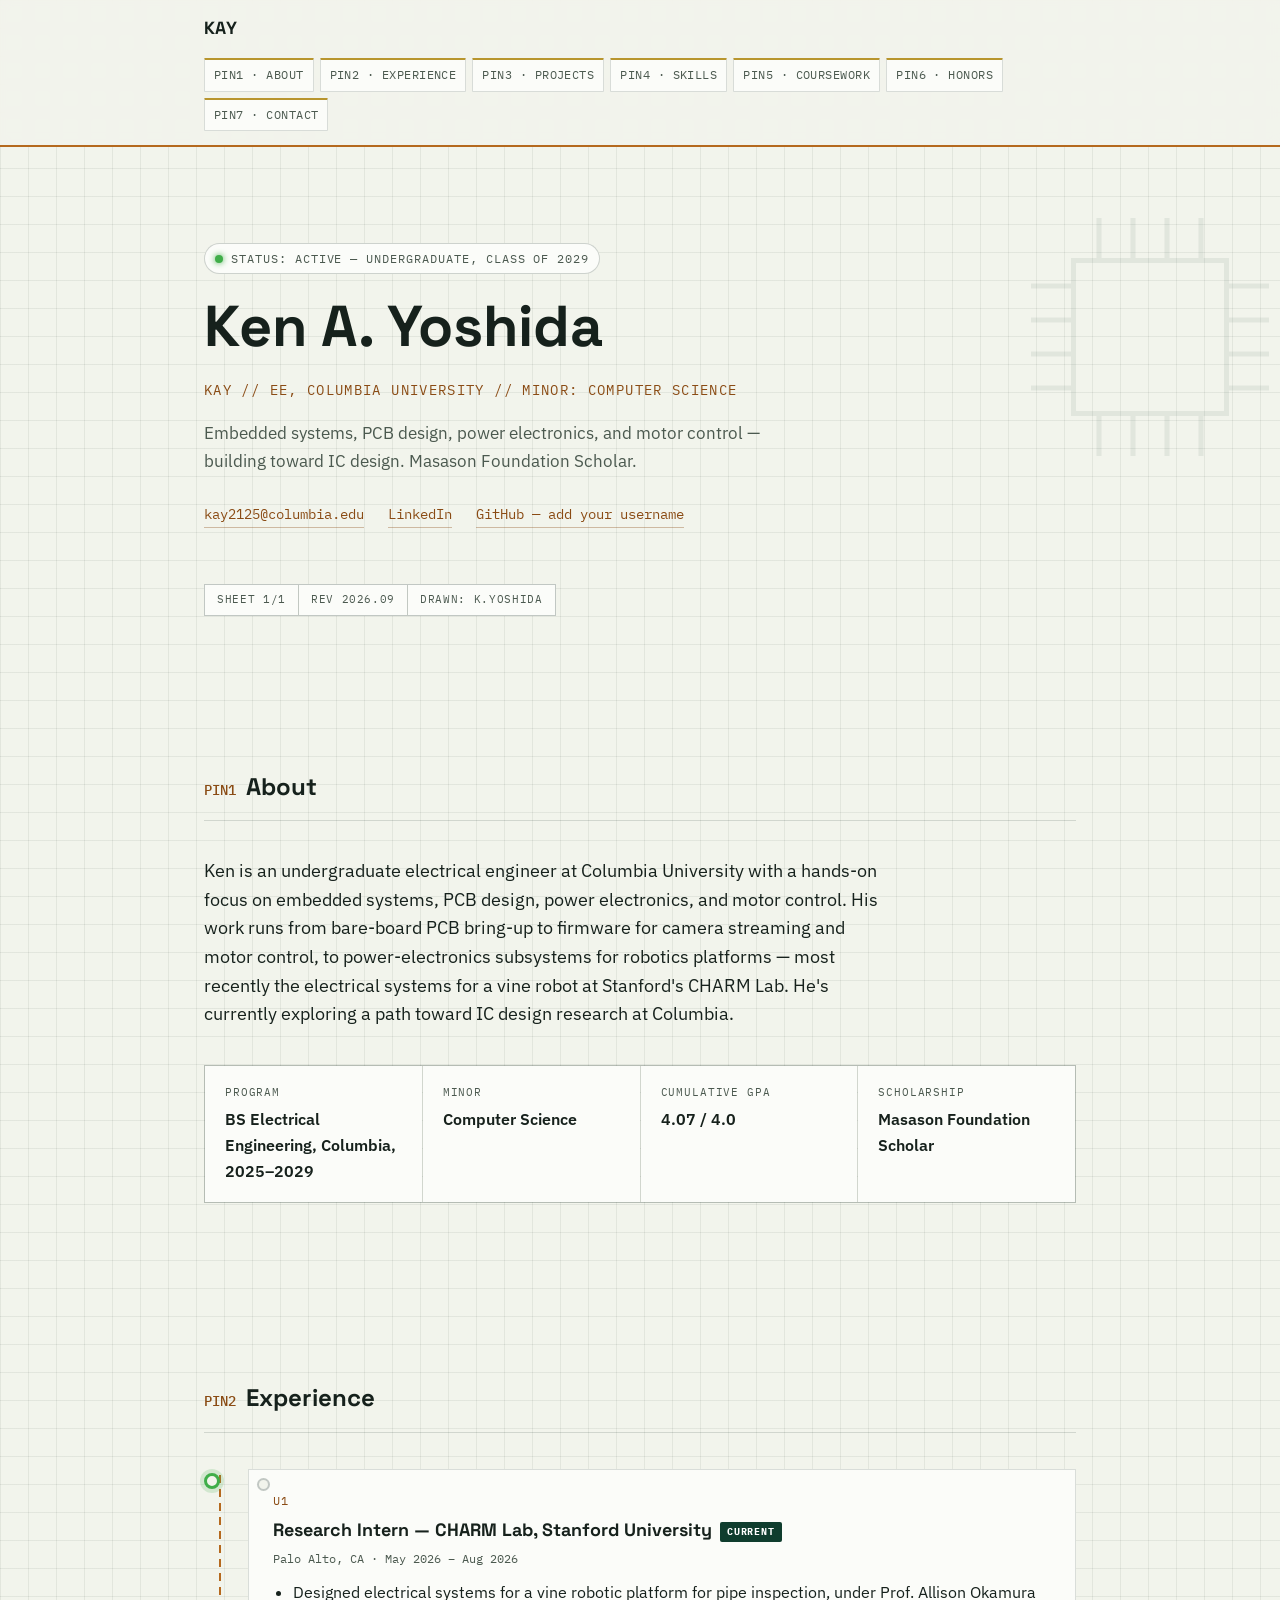
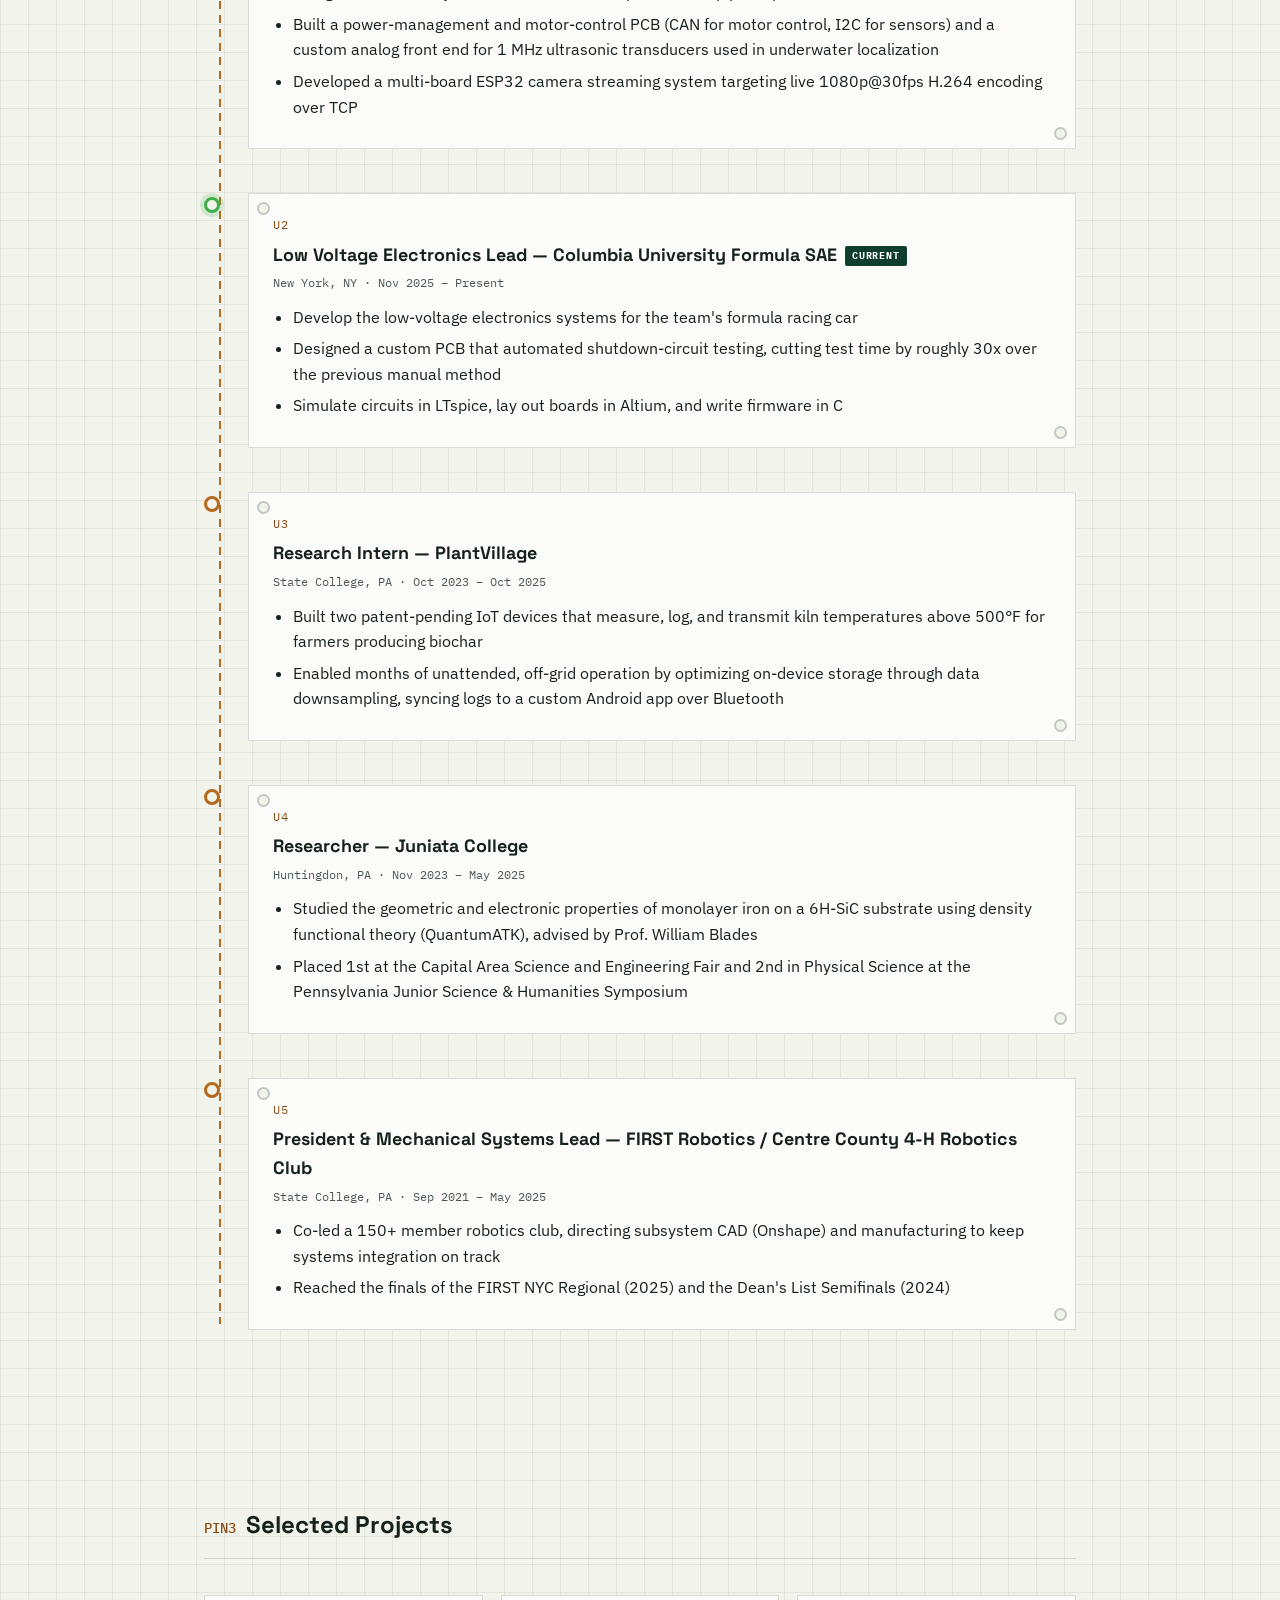
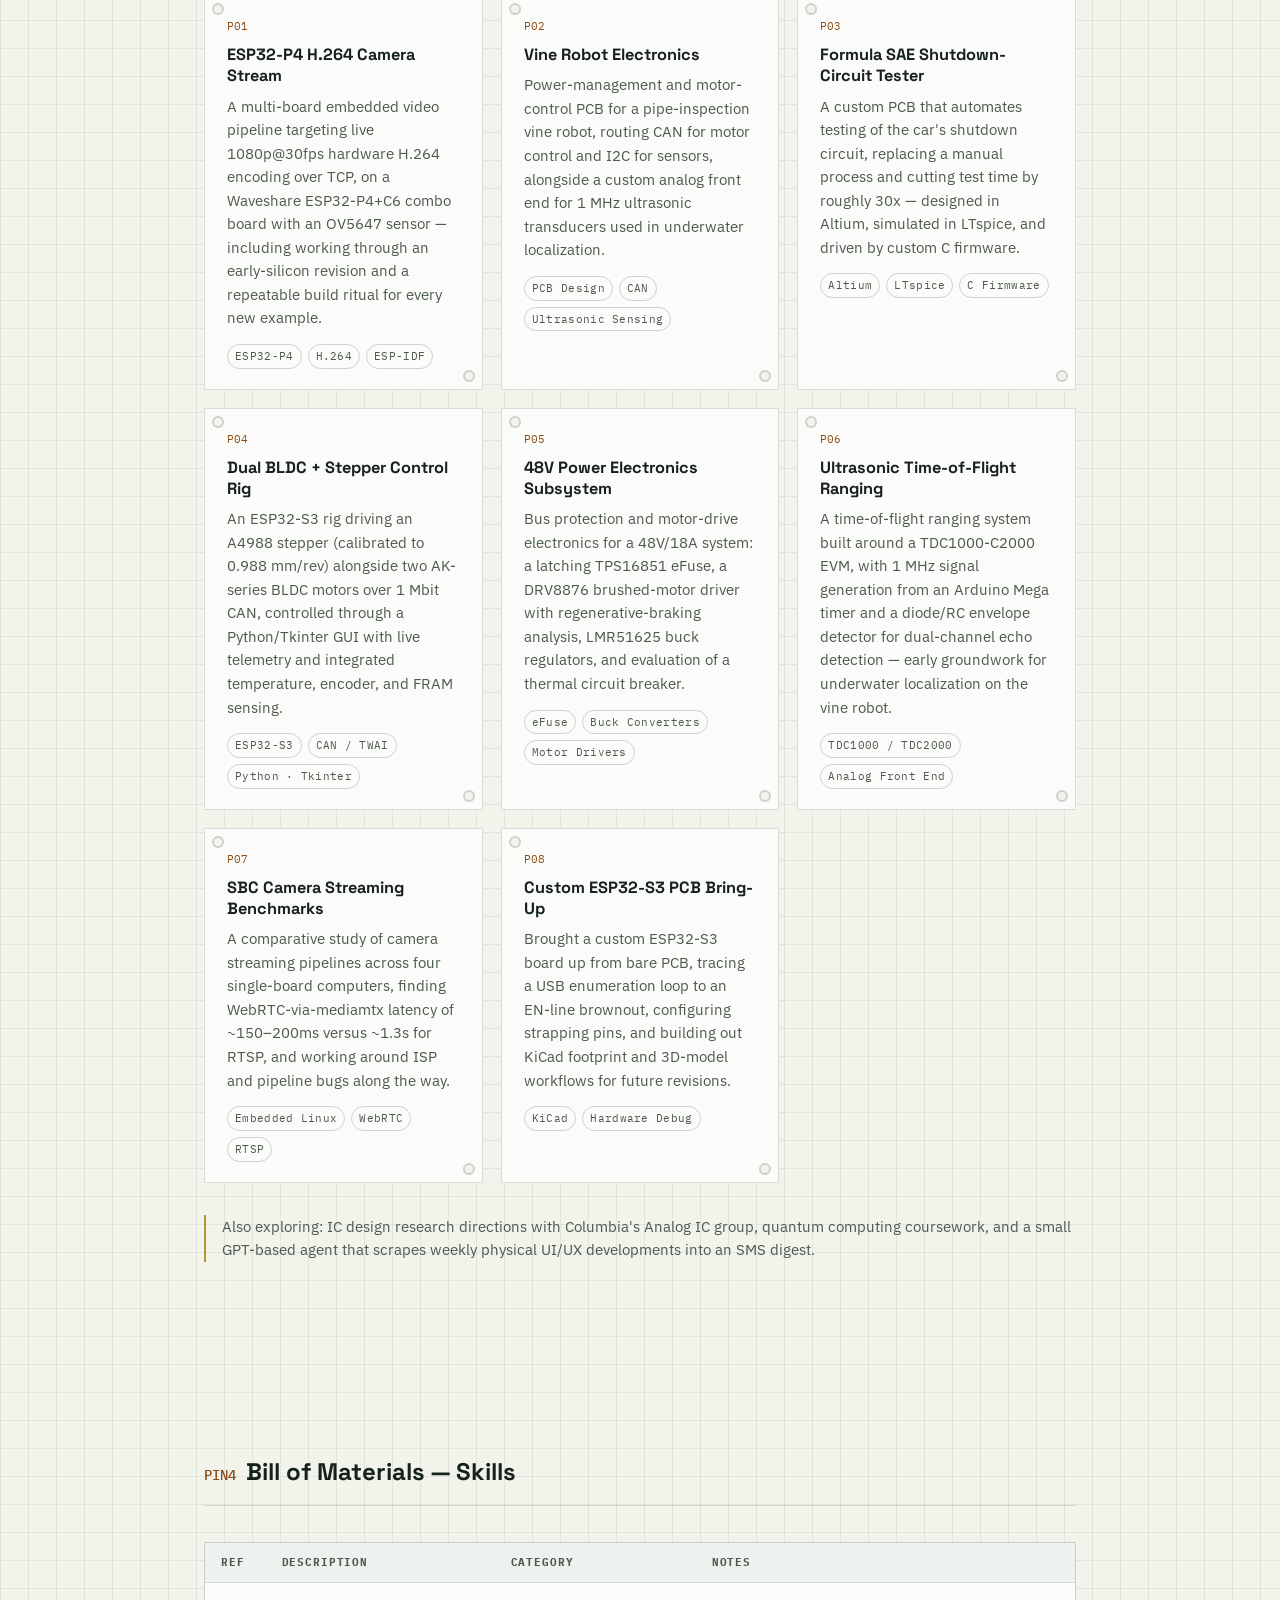
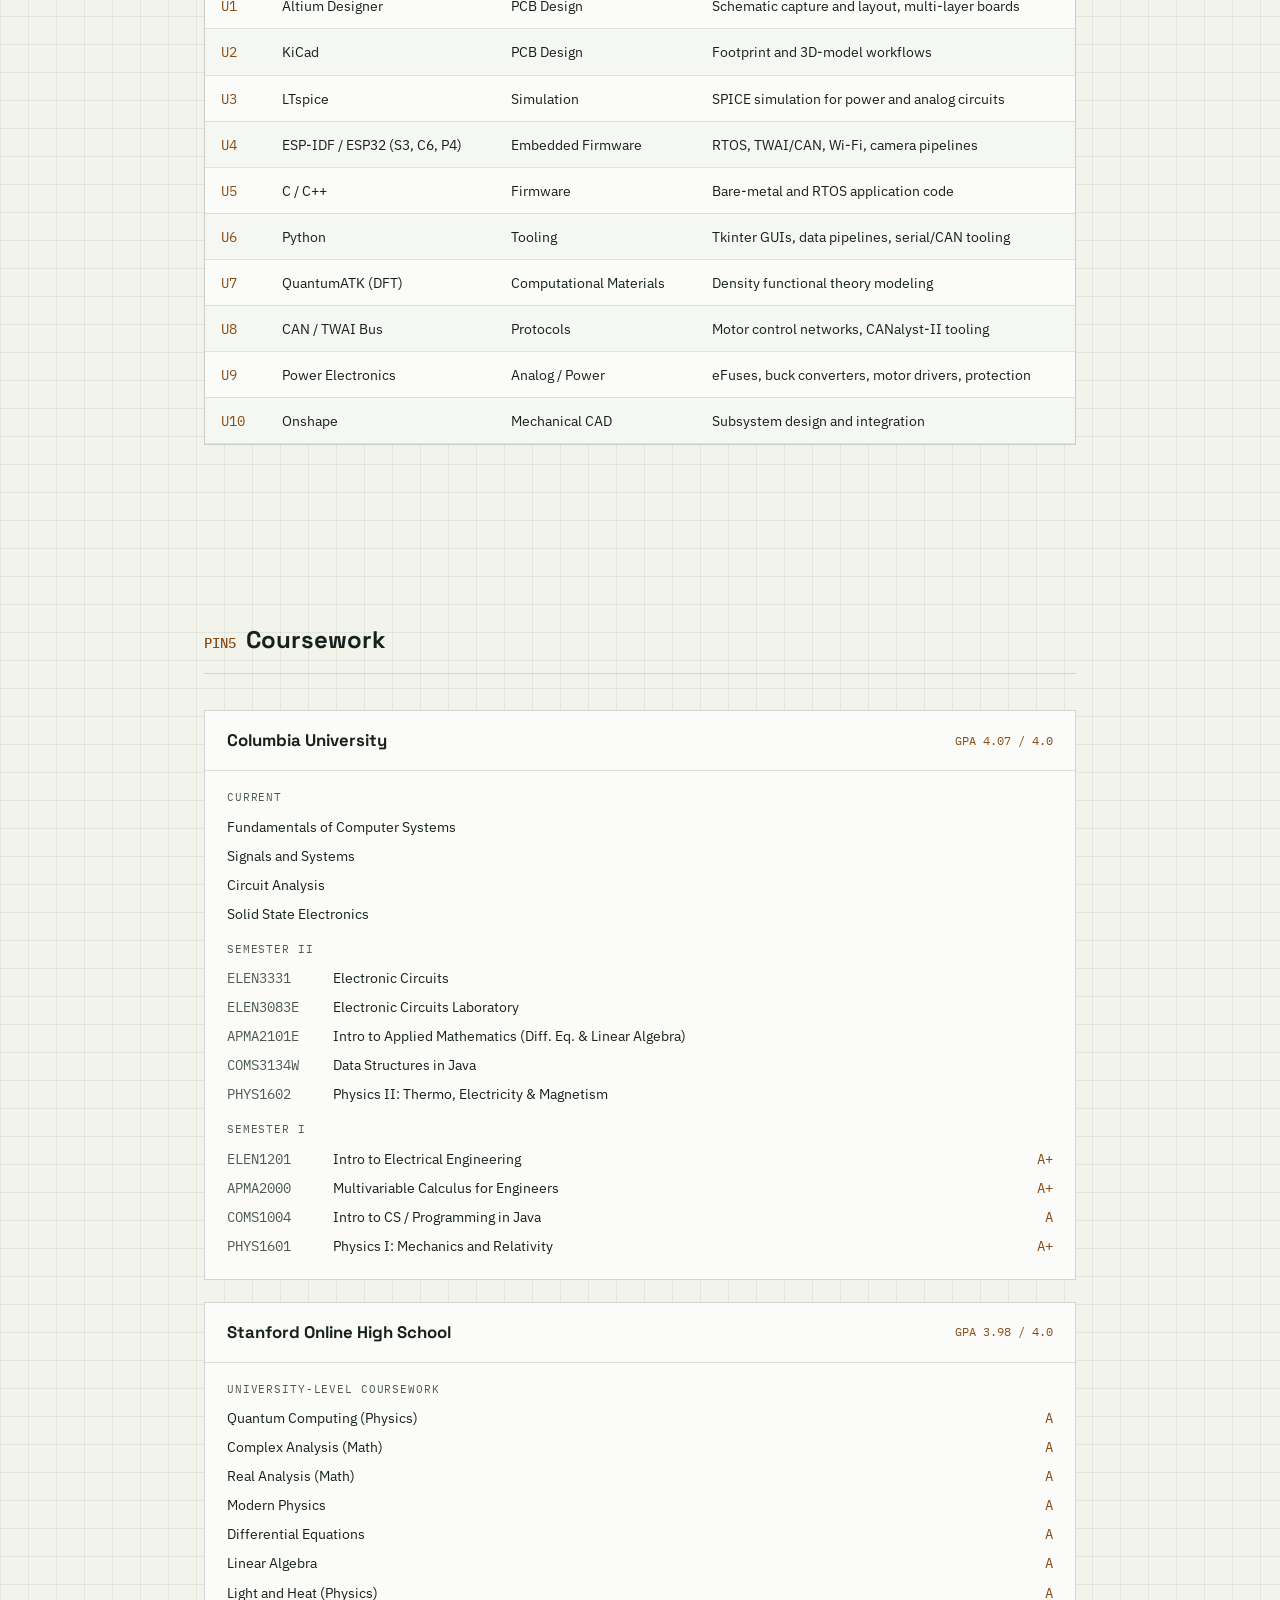
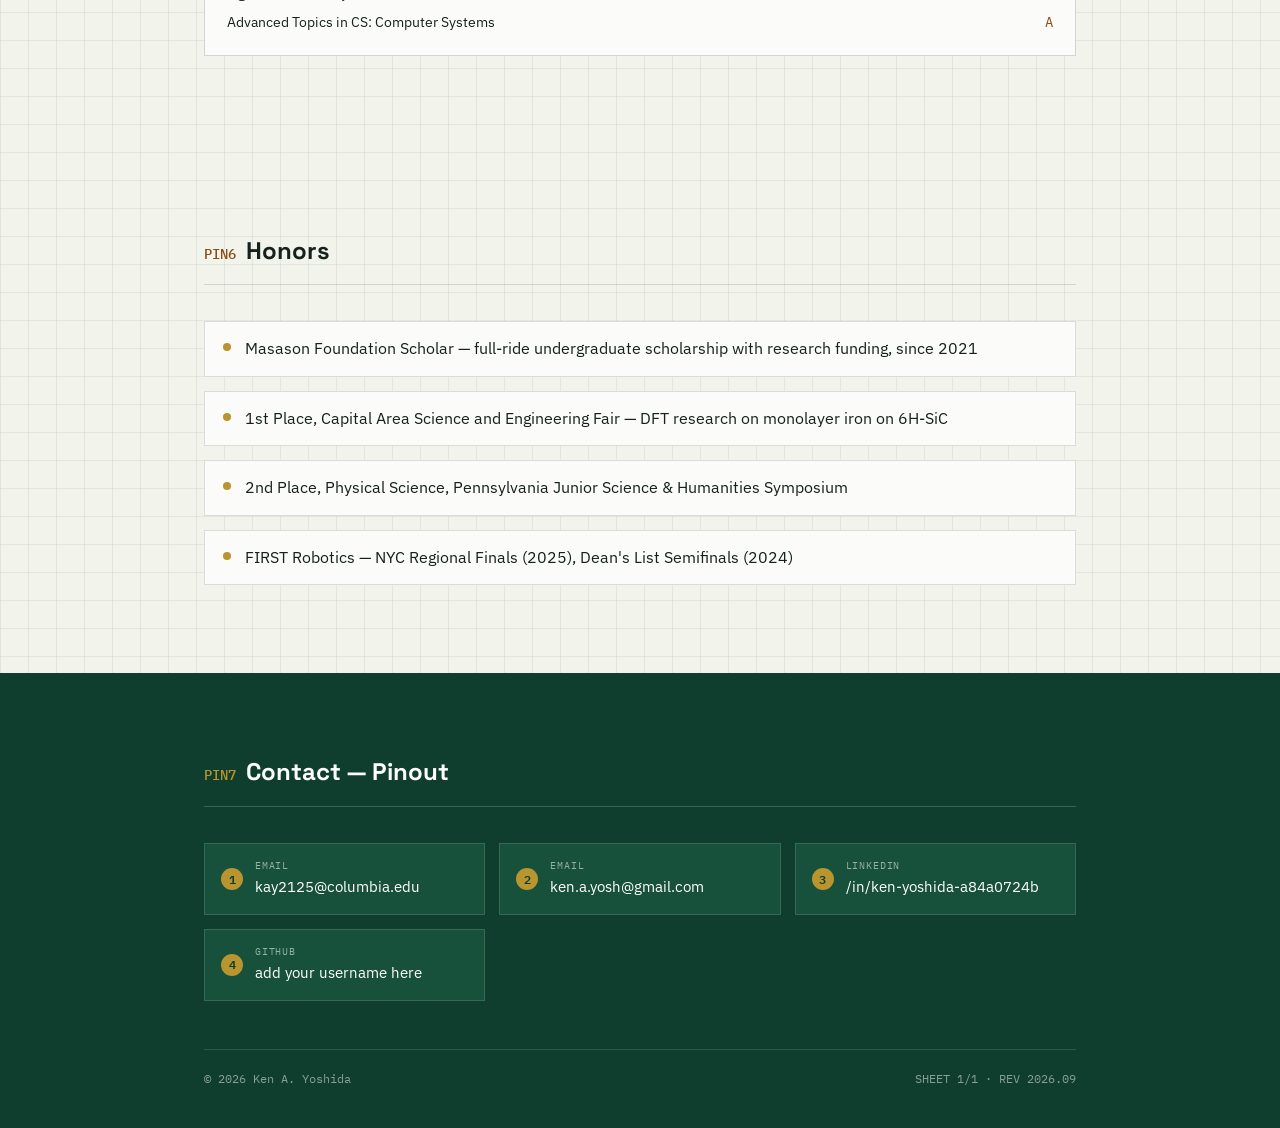
==== index.html @ 8dd0346f "Add files via upload" ====
<!DOCTYPE html>
<html lang="en">
<head>
<meta charset="UTF-8">
<meta name="viewport" content="width=device-width, initial-scale=1.0">
<title>Ken A. Yoshida — Electrical Engineer</title>
<meta name="description" content="Ken A. Yoshida — Electrical Engineering undergraduate at Columbia University. Embedded systems, PCB design, power electronics, and motor control.">
<link rel="icon" href="data:image/svg+xml,%3Csvg xmlns='http://www.w3.org/2000/svg' viewBox='0 0 32 32'%3E%3Crect width='32' height='32' rx='4' fill='%230F3D2E'/%3E%3Crect x='10' y='10' width='12' height='12' fill='none' stroke='%23C9A227' stroke-width='2'/%3E%3Cline x1='13' y1='4' x2='13' y2='10' stroke='%23C9A227' stroke-width='2'/%3E%3Cline x1='19' y1='4' x2='19' y2='10' stroke='%23C9A227' stroke-width='2'/%3E%3Cline x1='13' y1='22' x2='13' y2='28' stroke='%23C9A227' stroke-width='2'/%3E%3Cline x1='19' y1='22' x2='19' y2='28' stroke='%23C9A227' stroke-width='2'/%3E%3C/svg%3E">
<link rel="preconnect" href="https://fonts.googleapis.com">
<link rel="preconnect" href="https://fonts.gstatic.com" crossorigin>
<link href="https://fonts.googleapis.com/css2?family=Space+Grotesk:wght@500;600;700&family=IBM+Plex+Sans:wght@400;500;600&family=IBM+Plex+Mono:wght@400;500;600&display=swap" rel="stylesheet">
<style>
  :root{
    --paper:#F2F4EC;
    --paper-line: rgba(23,42,33,0.07);
    --card:#FBFCF9;
    --ink:#16211C;
    --ink-soft:#4B594F;
    --copper:#B5691E;
    --copper-text:#8A4B14;
    --copper-bright:#D98A3D;
    --soldermask:#0F3D2E;
    --soldermask-soft:#17513C;
    --gold:#B8952E;
    --led:#3FAE49;
    --radius:2px;
  }

  *{box-sizing:border-box;}
  html{scroll-behavior:smooth;}
  body{
    margin:0;
    background-color:var(--paper);
    background-image:
      linear-gradient(var(--paper-line) 1px, transparent 1px),
      linear-gradient(90deg, var(--paper-line) 1px, transparent 1px);
    background-size:28px 28px;
    color:var(--ink);
    font-family:'IBM Plex Sans', sans-serif;
    line-height:1.6;
    -webkit-font-smoothing:antialiased;
  }
  a{color:var(--copper-text);}
  a:hover{color:var(--copper-bright);}
  h1,h2,h3{font-family:'Space Grotesk', sans-serif; margin:0 0 .4em; color:var(--ink);}
  .mono{font-family:'IBM Plex Mono', monospace;}
  .container{max-width:920px; margin:0 auto; padding:0 24px;}
  section{padding:88px 0;}
  *:focus-visible{outline:2px solid var(--copper); outline-offset:3px;}

  .eyebrow{
    font-family:'IBM Plex Mono', monospace;
    font-size:.78rem;
    letter-spacing:.14em;
    text-transform:uppercase;
    color:var(--copper-text);
    display:block;
    margin-bottom:.6em;
  }

  /* ---------- Top bar / edge connector nav ---------- */
  .topbar{
    position:sticky; top:0; z-index:50;
    background:rgba(242,244,236,0.92);
    backdrop-filter:blur(6px);
    border-bottom:2px solid var(--copper);
  }
  .topbar-inner{
    max-width:920px; margin:0 auto; padding:14px 24px;
    display:flex; align-items:center; justify-content:space-between; gap:16px;
    flex-wrap:wrap;
  }
  .brand{
    font-family:'Space Grotesk', sans-serif; font-weight:700; font-size:1.1rem;
    color:var(--ink); text-decoration:none; letter-spacing:.02em;
  }
  .edge-connector{display:flex; gap:6px; flex-wrap:wrap; list-style:none; margin:0; padding:0;}
  .edge-connector a{
    font-family:'IBM Plex Mono', monospace;
    font-size:.72rem;
    letter-spacing:.04em;
    text-decoration:none;
    color:var(--ink-soft);
    background:var(--card);
    border:1px solid rgba(23,42,33,0.15);
    border-top:2px solid var(--gold);
    padding:6px 9px;
    border-radius:1px;
    white-space:nowrap;
  }
  .edge-connector a:hover{color:var(--copper-text); border-top-color:var(--copper);}

  /* ---------- Hero ---------- */
  .hero{position:relative; padding:96px 0 64px; overflow:hidden;}
  .chip-ghost{
    position:absolute; right:-40px; top:20px; width:340px; height:340px;
    opacity:.07; pointer-events:none;
  }
  .status-pill{
    display:inline-flex; align-items:center; gap:8px;
    font-family:'IBM Plex Mono', monospace; font-size:.75rem; letter-spacing:.08em;
    text-transform:uppercase; color:var(--ink-soft);
    border:1px solid rgba(23,42,33,0.2); padding:5px 10px; border-radius:20px;
    background:var(--card);
    margin-bottom:22px;
  }
  .led{width:8px; height:8px; border-radius:50%; background:var(--led); box-shadow:0 0 6px var(--led); animation:pulse 2.2s ease-in-out infinite;}
  @keyframes pulse{0%,100%{opacity:1;} 50%{opacity:.3;}}

  .name{font-size:clamp(2.4rem, 6vw, 3.6rem); line-height:1.05; font-weight:700;}
  .tagline{
    font-family:'IBM Plex Mono', monospace; font-size:.85rem; letter-spacing:.1em;
    color:var(--copper-text); text-transform:uppercase; margin:10px 0 18px;
  }
  .hero-desc{max-width:560px; font-size:1.08rem; color:var(--ink-soft);}
  .hero-links{display:flex; flex-wrap:wrap; gap:16px 24px; margin-top:28px; font-family:'IBM Plex Mono', monospace; font-size:.88rem;}
  .hero-links a{text-decoration:none; border-bottom:1px solid rgba(138,75,20,0.35); padding-bottom:2px;}
  .hero-links a:hover{border-bottom-color:var(--copper-bright);}

  .title-block{
    margin-top:56px;
    display:inline-flex; gap:0; font-family:'IBM Plex Mono', monospace; font-size:.68rem;
    letter-spacing:.06em; color:var(--ink-soft); border:1px solid rgba(23,42,33,0.25);
    background:var(--card);
  }
  .title-block div{padding:6px 12px; border-right:1px solid rgba(23,42,33,0.25);}
  .title-block div:last-child{border-right:none;}

  /* ---------- Section headers ---------- */
  h2.section-title{
    font-size:1.5rem;
    display:flex; align-items:baseline; gap:10px;
    border-bottom:1px solid rgba(23,42,33,0.15);
    padding-bottom:14px; margin-bottom:36px;
  }
  h2.section-title .pin-no{
    font-family:'IBM Plex Mono', monospace; font-size:.85rem; color:var(--copper-text);
    font-weight:500;
  }

  /* ---------- About ---------- */
  .about-lede{font-size:1.12rem; max-width:680px; color:var(--ink);}
  .fact-grid{
    display:grid; grid-template-columns:repeat(auto-fit, minmax(180px,1fr));
    gap:1px; background:rgba(23,42,33,0.15); margin-top:36px;
    border:1px solid rgba(23,42,33,0.15);
  }
  .fact{background:var(--card); padding:18px 20px;}
  .fact .k{font-family:'IBM Plex Mono', monospace; font-size:.68rem; text-transform:uppercase; letter-spacing:.08em; color:var(--ink-soft); display:block; margin-bottom:6px;}
  .fact .v{font-weight:600; font-size:.98rem;}

  /* ---------- Timeline (schematic trace) ---------- */
  .timeline{position:relative; padding-left:44px; margin-top:8px;}
  .timeline::before{
    content:''; position:absolute; left:15px; top:6px; bottom:6px; width:2px;
    background-image:repeating-linear-gradient(180deg, var(--copper) 0 8px, transparent 8px 14px);
    background-size:2px 28px; background-repeat:repeat-y;
    animation:flow 1.6s linear infinite;
  }
  @media (prefers-reduced-motion: reduce){ .timeline::before{animation:none; background-image:linear-gradient(var(--copper), var(--copper));} .led{animation:none;} }
  @keyframes flow{ to{ background-position:0 -28px; } }

  .t-item{position:relative; margin-bottom:44px;}
  .t-item:last-child{margin-bottom:0;}
  .t-node{
    position:absolute; left:-44px; top:4px; width:16px; height:16px; border-radius:50%;
    background:var(--paper); border:3px solid var(--copper);
  }
  .t-item.is-current .t-node{border-color:var(--led); box-shadow:0 0 0 4px rgba(63,174,73,0.18);}
  .t-card{
    position:relative; background:var(--card); border:1px solid rgba(23,42,33,0.15);
    padding:22px 24px;
  }
  .t-card .drill{position:absolute; width:9px; height:9px; border-radius:50%; background:var(--paper); box-shadow:0 0 0 2px rgba(23,42,33,0.25);}
  .t-card .drill.tl{top:10px; left:10px;} .t-card .drill.br{bottom:10px; right:10px;}
  .t-ref{
    font-family:'IBM Plex Mono', monospace; font-size:.72rem; color:var(--copper-text);
    letter-spacing:.06em; margin-bottom:6px;
  }
  .t-card h3{font-size:1.12rem; margin-bottom:4px;}
  .t-meta{font-family:'IBM Plex Mono', monospace; font-size:.76rem; color:var(--ink-soft); margin-bottom:12px;}
  .t-card ul{margin:0; padding-left:20px; color:var(--ink);}
  .t-card li{margin-bottom:6px;}
  .badge-current{
    display:inline-block; font-family:'IBM Plex Mono', monospace; font-size:.62rem;
    letter-spacing:.08em; text-transform:uppercase; color:#fff; background:var(--soldermask);
    padding:2px 7px; border-radius:2px; margin-left:8px; vertical-align:middle;
  }

  /* ---------- Projects ---------- */
  .project-grid{display:grid; grid-template-columns:repeat(auto-fit, minmax(260px,1fr)); gap:18px;}
  .project-card{
    position:relative; background:var(--card); border:1px solid rgba(23,42,33,0.15);
    padding:22px 22px 20px; transition:border-color .15s ease, transform .15s ease;
  }
  .project-card:hover{border-color:var(--copper); transform:translateY(-2px);}
  .project-card .drill{position:absolute; width:8px; height:8px; border-radius:50%; background:var(--paper); box-shadow:0 0 0 2px rgba(23,42,33,0.2);}
  .project-card .drill.tl{top:9px; left:9px;} .project-card .drill.br{bottom:9px; right:9px;}
  .proj-ref{font-family:'IBM Plex Mono', monospace; font-size:.7rem; color:var(--copper-text); margin-bottom:8px;}
  .project-card h3{font-size:1.02rem; margin-bottom:8px; line-height:1.3;}
  .project-card p{font-size:.92rem; color:var(--ink-soft); margin:0 0 14px;}
  .proj-tags{display:flex; flex-wrap:wrap; gap:6px;}
  .proj-tags span{
    font-family:'IBM Plex Mono', monospace; font-size:.66rem; letter-spacing:.03em;
    color:var(--ink-soft); border:1px solid rgba(23,42,33,0.2); padding:3px 7px; border-radius:20px;
  }
  .also-exploring{
    margin-top:32px; font-size:.92rem; color:var(--ink-soft); border-left:2px solid var(--gold);
    padding-left:16px;
  }

  /* ---------- BOM table ---------- */
  .bom-wrap{overflow-x:auto; border:1px solid rgba(23,42,33,0.18);}
  table.bom{width:100%; border-collapse:collapse; background:var(--card); font-size:.9rem; min-width:560px;}
  table.bom th, table.bom td{padding:11px 16px; text-align:left; border-bottom:1px solid rgba(23,42,33,0.12);}
  table.bom th{
    font-family:'IBM Plex Mono', monospace; font-size:.68rem; text-transform:uppercase;
    letter-spacing:.08em; color:var(--ink-soft); background:rgba(15,61,46,0.05);
  }
  table.bom td.ref{font-family:'IBM Plex Mono', monospace; color:var(--copper-text); white-space:nowrap;}
  table.bom tbody tr:nth-child(even){background:rgba(23,42,33,0.025);}
  table.bom tbody tr:hover{background:rgba(181,105,30,0.06);}

  /* ---------- Coursework spec sheets ---------- */
  .spec-sheet{border:1px solid rgba(23,42,33,0.18); background:var(--card); margin-bottom:22px;}
  .spec-sheet:last-child{margin-bottom:0;}
  .spec-head{
    display:flex; justify-content:space-between; align-items:center; flex-wrap:wrap; gap:8px;
    padding:16px 22px; border-bottom:1px solid rgba(23,42,33,0.15);
  }
  .spec-head h3{font-size:1.05rem; margin:0;}
  .spec-head .gpa{font-family:'IBM Plex Mono', monospace; font-size:.78rem; color:var(--copper-text);}
  .spec-body{padding:18px 22px 22px;}
  .term{margin-bottom:16px;}
  .term:last-child{margin-bottom:0;}
  .term .term-label{
    font-family:'IBM Plex Mono', monospace; font-size:.68rem; text-transform:uppercase;
    letter-spacing:.08em; color:var(--ink-soft); display:block; margin-bottom:8px;
  }
  .course-list{list-style:none; margin:0; padding:0; display:grid; gap:6px;}
  .course-list li{font-size:.9rem; display:flex; gap:10px;}
  .course-list .code{font-family:'IBM Plex Mono', monospace; color:var(--ink-soft); flex-shrink:0; min-width:96px;}
  .course-list .grade{font-family:'IBM Plex Mono', monospace; color:var(--copper-text); margin-left:auto; padding-left:12px;}

  /* ---------- Honors ---------- */
  .honors-list{list-style:none; margin:0; padding:0; display:grid; gap:14px;}
  .honors-list li{
    display:flex; gap:14px; align-items:flex-start; background:var(--card);
    border:1px solid rgba(23,42,33,0.15); padding:14px 18px;
  }
  .honors-list .dot{width:8px; height:8px; border-radius:50%; background:var(--gold); margin-top:7px; flex-shrink:0;}

  /* ---------- Footer / pinout / contact ---------- */
  footer{background:var(--soldermask); color:#EAF2ED; padding:80px 0 40px;}
  footer .container{max-width:920px;}
  footer h2.section-title{border-bottom-color:rgba(234,242,237,0.2); color:#fff;}
  footer h2.section-title .pin-no{color:var(--gold);}
  .pinout{display:grid; grid-template-columns:repeat(auto-fit, minmax(230px,1fr)); gap:14px; margin-bottom:48px;}
  .pin{
    display:flex; align-items:center; gap:12px; background:var(--soldermask-soft);
    border:1px solid rgba(234,242,237,0.15); padding:14px 16px;
  }
  .pin-num{
    font-family:'IBM Plex Mono', monospace; font-size:.72rem; color:var(--soldermask);
    background:var(--gold); width:22px; height:22px; border-radius:50%;
    display:flex; align-items:center; justify-content:center; flex-shrink:0; font-weight:600;
  }
  .pin .plabel{font-family:'IBM Plex Mono', monospace; font-size:.64rem; letter-spacing:.08em; text-transform:uppercase; color:rgba(234,242,237,0.6); display:block;}
  .pin a{color:#fff; text-decoration:none; font-size:.92rem;}
  .pin a:hover{color:var(--gold);}
  .footer-bottom{
    display:flex; justify-content:space-between; flex-wrap:wrap; gap:10px;
    font-family:'IBM Plex Mono', monospace; font-size:.72rem; color:rgba(234,242,237,0.55);
    border-top:1px solid rgba(234,242,237,0.15); padding-top:20px;
  }

  @media (max-width:640px){
    section{padding:64px 0;}
    .hero{padding:72px 0 48px;}
    .topbar-inner{padding:12px 16px;}
    .edge-connector{gap:5px;}
    .course-list li{flex-wrap:wrap;}
    .course-list .grade{margin-left:0; padding-left:0;}
  }

  .reveal{opacity:0; transform:translateY(14px); transition:opacity .5s ease, transform .5s ease;}
  .reveal.in{opacity:1; transform:none;}
  @media (prefers-reduced-motion: reduce){ .reveal{opacity:1; transform:none; transition:none;} }
</style>
</head>
<body>

<header class="topbar">
  <div class="topbar-inner">
    <a href="#top" class="brand mono">KAY</a>
    <nav class="edge-connector" aria-label="Section navigation">
      <a href="#about">PIN1 · ABOUT</a>
      <a href="#experience">PIN2 · EXPERIENCE</a>
      <a href="#projects">PIN3 · PROJECTS</a>
      <a href="#skills">PIN4 · SKILLS</a>
      <a href="#coursework">PIN5 · COURSEWORK</a>
      <a href="#honors">PIN6 · HONORS</a>
      <a href="#contact">PIN7 · CONTACT</a>
    </nav>
  </div>
</header>

<section class="hero" id="top">
  <svg class="chip-ghost" viewBox="0 0 200 200" fill="none" aria-hidden="true">
    <rect x="55" y="55" width="90" height="90" stroke="#0F3D2E" stroke-width="3"/>
    <line x1="70" y1="55" x2="70" y2="30" stroke="#0F3D2E" stroke-width="3"/>
    <line x1="90" y1="55" x2="90" y2="30" stroke="#0F3D2E" stroke-width="3"/>
    <line x1="110" y1="55" x2="110" y2="30" stroke="#0F3D2E" stroke-width="3"/>
    <line x1="130" y1="55" x2="130" y2="30" stroke="#0F3D2E" stroke-width="3"/>
    <line x1="70" y1="145" x2="70" y2="170" stroke="#0F3D2E" stroke-width="3"/>
    <line x1="90" y1="145" x2="90" y2="170" stroke="#0F3D2E" stroke-width="3"/>
    <line x1="110" y1="145" x2="110" y2="170" stroke="#0F3D2E" stroke-width="3"/>
    <line x1="130" y1="145" x2="130" y2="170" stroke="#0F3D2E" stroke-width="3"/>
    <line x1="55" y1="70" x2="30" y2="70" stroke="#0F3D2E" stroke-width="3"/>
    <line x1="55" y1="90" x2="30" y2="90" stroke="#0F3D2E" stroke-width="3"/>
    <line x1="55" y1="110" x2="30" y2="110" stroke="#0F3D2E" stroke-width="3"/>
    <line x1="55" y1="130" x2="30" y2="130" stroke="#0F3D2E" stroke-width="3"/>
    <line x1="145" y1="70" x2="170" y2="70" stroke="#0F3D2E" stroke-width="3"/>
    <line x1="145" y1="90" x2="170" y2="90" stroke="#0F3D2E" stroke-width="3"/>
    <line x1="145" y1="110" x2="170" y2="110" stroke="#0F3D2E" stroke-width="3"/>
    <line x1="145" y1="130" x2="170" y2="130" stroke="#0F3D2E" stroke-width="3"/>
  </svg>
  <div class="container">
    <div class="status-pill"><span class="led"></span> STATUS: ACTIVE — UNDERGRADUATE, CLASS OF 2029</div>
    <h1 class="name">Ken A. Yoshida</h1>
    <p class="tagline">KAY // EE, COLUMBIA UNIVERSITY // MINOR: COMPUTER SCIENCE</p>
    <p class="hero-desc">Embedded systems, PCB design, power electronics, and motor control — building toward IC design. Masason Foundation Scholar.</p>
    <div class="hero-links">
      <a href="mailto:kay2125@columbia.edu">kay2125@columbia.edu</a>
      <a href="https://www.linkedin.com/in/ken-yoshida-a84a0724b/" target="_blank" rel="noopener">LinkedIn</a>
      <a href="#" target="_blank" rel="noopener">GitHub — add your username</a>
    </div>
    <div class="title-block mono">
      <div>SHEET 1/1</div><div>REV 2026.09</div><div>DRAWN: K.YOSHIDA</div>
    </div>
  </div>
</section>

<section id="about">
  <div class="container reveal">
    <h2 class="section-title"><span class="pin-no">PIN1</span> About</h2>
    <p class="about-lede">Ken is an undergraduate electrical engineer at Columbia University with a hands-on focus on embedded systems, PCB design, power electronics, and motor control. His work runs from bare-board PCB bring-up to firmware for camera streaming and motor control, to power-electronics subsystems for robotics platforms — most recently the electrical systems for a vine robot at Stanford's CHARM Lab. He's currently exploring a path toward IC design research at Columbia.</p>
    <div class="fact-grid">
      <div class="fact"><span class="k">Program</span><span class="v">BS Electrical Engineering, Columbia, 2025–2029</span></div>
      <div class="fact"><span class="k">Minor</span><span class="v">Computer Science</span></div>
      <div class="fact"><span class="k">Cumulative GPA</span><span class="v">4.07 / 4.0</span></div>
      <div class="fact"><span class="k">Scholarship</span><span class="v">Masason Foundation Scholar</span></div>
    </div>
  </div>
</section>

<section id="experience">
  <div class="container reveal">
    <h2 class="section-title"><span class="pin-no">PIN2</span> Experience</h2>
    <div class="timeline">

      <div class="t-item is-current">
        <div class="t-node"></div>
        <div class="t-card">
          <div class="drill tl"></div><div class="drill br"></div>
          <div class="t-ref mono">U1</div>
          <h3>Research Intern — CHARM Lab, Stanford University<span class="badge-current">Current</span></h3>
          <div class="t-meta mono">Palo Alto, CA · May 2026 – Aug 2026</div>
          <ul>
            <li>Designed electrical systems for a vine robotic platform for pipe inspection, under Prof. Allison Okamura</li>
            <li>Built a power-management and motor-control PCB (CAN for motor control, I2C for sensors) and a custom analog front end for 1&nbsp;MHz ultrasonic transducers used in underwater localization</li>
            <li>Developed a multi-board ESP32 camera streaming system targeting live 1080p@30fps H.264 encoding over TCP</li>
          </ul>
        </div>
      </div>

      <div class="t-item is-current">
        <div class="t-node"></div>
        <div class="t-card">
          <div class="drill tl"></div><div class="drill br"></div>
          <div class="t-ref mono">U2</div>
          <h3>Low Voltage Electronics Lead — Columbia University Formula SAE<span class="badge-current">Current</span></h3>
          <div class="t-meta mono">New York, NY · Nov 2025 – Present</div>
          <ul>
            <li>Develop the low-voltage electronics systems for the team's formula racing car</li>
            <li>Designed a custom PCB that automated shutdown-circuit testing, cutting test time by roughly 30x over the previous manual method</li>
            <li>Simulate circuits in LTspice, lay out boards in Altium, and write firmware in C</li>
          </ul>
        </div>
      </div>

      <div class="t-item">
        <div class="t-node"></div>
        <div class="t-card">
          <div class="drill tl"></div><div class="drill br"></div>
          <div class="t-ref mono">U3</div>
          <h3>Research Intern — PlantVillage</h3>
          <div class="t-meta mono">State College, PA · Oct 2023 – Oct 2025</div>
          <ul>
            <li>Built two patent-pending IoT devices that measure, log, and transmit kiln temperatures above 500°F for farmers producing biochar</li>
            <li>Enabled months of unattended, off-grid operation by optimizing on-device storage through data downsampling, syncing logs to a custom Android app over Bluetooth</li>
          </ul>
        </div>
      </div>

      <div class="t-item">
        <div class="t-node"></div>
        <div class="t-card">
          <div class="drill tl"></div><div class="drill br"></div>
          <div class="t-ref mono">U4</div>
          <h3>Researcher — Juniata College</h3>
          <div class="t-meta mono">Huntingdon, PA · Nov 2023 – May 2025</div>
          <ul>
            <li>Studied the geometric and electronic properties of monolayer iron on a 6H-SiC substrate using density functional theory (QuantumATK), advised by Prof. William Blades</li>
            <li>Placed 1st at the Capital Area Science and Engineering Fair and 2nd in Physical Science at the Pennsylvania Junior Science &amp; Humanities Symposium</li>
          </ul>
        </div>
      </div>

      <div class="t-item">
        <div class="t-node"></div>
        <div class="t-card">
          <div class="drill tl"></div><div class="drill br"></div>
          <div class="t-ref mono">U5</div>
          <h3>President &amp; Mechanical Systems Lead — FIRST Robotics / Centre County 4-H Robotics Club</h3>
          <div class="t-meta mono">State College, PA · Sep 2021 – May 2025</div>
          <ul>
            <li>Co-led a 150+ member robotics club, directing subsystem CAD (Onshape) and manufacturing to keep systems integration on track</li>
            <li>Reached the finals of the FIRST NYC Regional (2025) and the Dean's List Semifinals (2024)</li>
          </ul>
        </div>
      </div>

    </div>
  </div>
</section>

<section id="projects">
  <div class="container reveal">
    <h2 class="section-title"><span class="pin-no">PIN3</span> Selected Projects</h2>
    <div class="project-grid">

      <article class="project-card">
        <div class="drill tl"></div><div class="drill br"></div>
        <div class="proj-ref mono">P01</div>
        <h3>ESP32-P4 H.264 Camera Stream</h3>
        <p>A multi-board embedded video pipeline targeting live 1080p@30fps hardware H.264 encoding over TCP, on a Waveshare ESP32-P4+C6 combo board with an OV5647 sensor — including working through an early-silicon revision and a repeatable build ritual for every new example.</p>
        <div class="proj-tags"><span>ESP32-P4</span><span>H.264</span><span>ESP-IDF</span></div>
      </article>

      <article class="project-card">
        <div class="drill tl"></div><div class="drill br"></div>
        <div class="proj-ref mono">P02</div>
        <h3>Vine Robot Electronics</h3>
        <p>Power-management and motor-control PCB for a pipe-inspection vine robot, routing CAN for motor control and I2C for sensors, alongside a custom analog front end for 1&nbsp;MHz ultrasonic transducers used in underwater localization.</p>
        <div class="proj-tags"><span>PCB Design</span><span>CAN</span><span>Ultrasonic Sensing</span></div>
      </article>

      <article class="project-card">
        <div class="drill tl"></div><div class="drill br"></div>
        <div class="proj-ref mono">P03</div>
        <h3>Formula SAE Shutdown-Circuit Tester</h3>
        <p>A custom PCB that automates testing of the car's shutdown circuit, replacing a manual process and cutting test time by roughly 30x — designed in Altium, simulated in LTspice, and driven by custom C firmware.</p>
        <div class="proj-tags"><span>Altium</span><span>LTspice</span><span>C Firmware</span></div>
      </article>

      <article class="project-card">
        <div class="drill tl"></div><div class="drill br"></div>
        <div class="proj-ref mono">P04</div>
        <h3>Dual BLDC + Stepper Control Rig</h3>
        <p>An ESP32-S3 rig driving an A4988 stepper (calibrated to 0.988&nbsp;mm/rev) alongside two AK-series BLDC motors over 1&nbsp;Mbit CAN, controlled through a Python/Tkinter GUI with live telemetry and integrated temperature, encoder, and FRAM sensing.</p>
        <div class="proj-tags"><span>ESP32-S3</span><span>CAN / TWAI</span><span>Python · Tkinter</span></div>
      </article>

      <article class="project-card">
        <div class="drill tl"></div><div class="drill br"></div>
        <div class="proj-ref mono">P05</div>
        <h3>48V Power Electronics Subsystem</h3>
        <p>Bus protection and motor-drive electronics for a 48V/18A system: a latching TPS16851 eFuse, a DRV8876 brushed-motor driver with regenerative-braking analysis, LMR51625 buck regulators, and evaluation of a thermal circuit breaker.</p>
        <div class="proj-tags"><span>eFuse</span><span>Buck Converters</span><span>Motor Drivers</span></div>
      </article>

      <article class="project-card">
        <div class="drill tl"></div><div class="drill br"></div>
        <div class="proj-ref mono">P06</div>
        <h3>Ultrasonic Time-of-Flight Ranging</h3>
        <p>A time-of-flight ranging system built around a TDC1000-C2000 EVM, with 1&nbsp;MHz signal generation from an Arduino Mega timer and a diode/RC envelope detector for dual-channel echo detection — early groundwork for underwater localization on the vine robot.</p>
        <div class="proj-tags"><span>TDC1000 / TDC2000</span><span>Analog Front End</span></div>
      </article>

      <article class="project-card">
        <div class="drill tl"></div><div class="drill br"></div>
        <div class="proj-ref mono">P07</div>
        <h3>SBC Camera Streaming Benchmarks</h3>
        <p>A comparative study of camera streaming pipelines across four single-board computers, finding WebRTC-via-mediamtx latency of ~150–200ms versus ~1.3s for RTSP, and working around ISP and pipeline bugs along the way.</p>
        <div class="proj-tags"><span>Embedded Linux</span><span>WebRTC</span><span>RTSP</span></div>
      </article>

      <article class="project-card">
        <div class="drill tl"></div><div class="drill br"></div>
        <div class="proj-ref mono">P08</div>
        <h3>Custom ESP32-S3 PCB Bring-Up</h3>
        <p>Brought a custom ESP32-S3 board up from bare PCB, tracing a USB enumeration loop to an EN-line brownout, configuring strapping pins, and building out KiCad footprint and 3D-model workflows for future revisions.</p>
        <div class="proj-tags"><span>KiCad</span><span>Hardware Debug</span></div>
      </article>

    </div>
    <p class="also-exploring">Also exploring: IC design research directions with Columbia's Analog IC group, quantum computing coursework, and a small GPT-based agent that scrapes weekly physical UI/UX developments into an SMS digest.</p>
  </div>
</section>

<section id="skills">
  <div class="container reveal">
    <h2 class="section-title"><span class="pin-no">PIN4</span> Bill of Materials — Skills</h2>
    <div class="bom-wrap">
      <table class="bom">
        <thead>
          <tr><th>Ref</th><th>Description</th><th>Category</th><th>Notes</th></tr>
        </thead>
        <tbody>
          <tr><td class="ref mono">U1</td><td>Altium Designer</td><td>PCB Design</td><td>Schematic capture and layout, multi-layer boards</td></tr>
          <tr><td class="ref mono">U2</td><td>KiCad</td><td>PCB Design</td><td>Footprint and 3D-model workflows</td></tr>
          <tr><td class="ref mono">U3</td><td>LTspice</td><td>Simulation</td><td>SPICE simulation for power and analog circuits</td></tr>
          <tr><td class="ref mono">U4</td><td>ESP-IDF / ESP32 (S3, C6, P4)</td><td>Embedded Firmware</td><td>RTOS, TWAI/CAN, Wi-Fi, camera pipelines</td></tr>
          <tr><td class="ref mono">U5</td><td>C / C++</td><td>Firmware</td><td>Bare-metal and RTOS application code</td></tr>
          <tr><td class="ref mono">U6</td><td>Python</td><td>Tooling</td><td>Tkinter GUIs, data pipelines, serial/CAN tooling</td></tr>
          <tr><td class="ref mono">U7</td><td>QuantumATK (DFT)</td><td>Computational Materials</td><td>Density functional theory modeling</td></tr>
          <tr><td class="ref mono">U8</td><td>CAN / TWAI Bus</td><td>Protocols</td><td>Motor control networks, CANalyst-II tooling</td></tr>
          <tr><td class="ref mono">U9</td><td>Power Electronics</td><td>Analog / Power</td><td>eFuses, buck converters, motor drivers, protection</td></tr>
          <tr><td class="ref mono">U10</td><td>Onshape</td><td>Mechanical CAD</td><td>Subsystem design and integration</td></tr>
        </tbody>
      </table>
    </div>
  </div>
</section>

<section id="coursework">
  <div class="container reveal">
    <h2 class="section-title"><span class="pin-no">PIN5</span> Coursework</h2>

    <div class="spec-sheet">
      <div class="spec-head">
        <h3>Columbia University</h3>
        <span class="gpa mono">GPA 4.07 / 4.0</span>
      </div>
      <div class="spec-body">
        <div class="term">
          <span class="term-label">Current</span>
          <ul class="course-list">
            <li><span>Fundamentals of Computer Systems</span></li>
            <li><span>Signals and Systems</span></li>
            <li><span>Circuit Analysis</span></li>
            <li><span>Solid State Electronics</span></li>
          </ul>
        </div>
        <div class="term">
          <span class="term-label">Semester II</span>
          <ul class="course-list">
            <li><span class="code">ELEN3331</span><span>Electronic Circuits</span></li>
            <li><span class="code">ELEN3083E</span><span>Electronic Circuits Laboratory</span></li>
            <li><span class="code">APMA2101E</span><span>Intro to Applied Mathematics (Diff. Eq. &amp; Linear Algebra)</span></li>
            <li><span class="code">COMS3134W</span><span>Data Structures in Java</span></li>
            <li><span class="code">PHYS1602</span><span>Physics II: Thermo, Electricity &amp; Magnetism</span></li>
          </ul>
        </div>
        <div class="term">
          <span class="term-label">Semester I</span>
          <ul class="course-list">
            <li><span class="code">ELEN1201</span><span>Intro to Electrical Engineering</span><span class="grade">A+</span></li>
            <li><span class="code">APMA2000</span><span>Multivariable Calculus for Engineers</span><span class="grade">A+</span></li>
            <li><span class="code">COMS1004</span><span>Intro to CS / Programming in Java</span><span class="grade">A</span></li>
            <li><span class="code">PHYS1601</span><span>Physics I: Mechanics and Relativity</span><span class="grade">A+</span></li>
          </ul>
        </div>
      </div>
    </div>

    <div class="spec-sheet">
      <div class="spec-head">
        <h3>Stanford Online High School</h3>
        <span class="gpa mono">GPA 3.98 / 4.0</span>
      </div>
      <div class="spec-body">
        <div class="term">
          <span class="term-label">University-level coursework</span>
          <ul class="course-list">
            <li><span>Quantum Computing (Physics)</span><span class="grade">A</span></li>
            <li><span>Complex Analysis (Math)</span><span class="grade">A</span></li>
            <li><span>Real Analysis (Math)</span><span class="grade">A</span></li>
            <li><span>Modern Physics</span><span class="grade">A</span></li>
            <li><span>Differential Equations</span><span class="grade">A</span></li>
            <li><span>Linear Algebra</span><span class="grade">A</span></li>
            <li><span>Light and Heat (Physics)</span><span class="grade">A</span></li>
            <li><span>Advanced Topics in CS: Computer Systems</span><span class="grade">A</span></li>
          </ul>
        </div>
      </div>
    </div>
  </div>
</section>

<section id="honors">
  <div class="container reveal">
    <h2 class="section-title"><span class="pin-no">PIN6</span> Honors</h2>
    <ul class="honors-list">
      <li><span class="dot"></span><div>Masason Foundation Scholar — full-ride undergraduate scholarship with research funding, since 2021</div></li>
      <li><span class="dot"></span><div>1st Place, Capital Area Science and Engineering Fair — DFT research on monolayer iron on 6H-SiC</div></li>
      <li><span class="dot"></span><div>2nd Place, Physical Science, Pennsylvania Junior Science &amp; Humanities Symposium</div></li>
      <li><span class="dot"></span><div>FIRST Robotics — NYC Regional Finals (2025), Dean's List Semifinals (2024)</div></li>
    </ul>
  </div>
</section>

<footer id="contact">
  <div class="container">
    <h2 class="section-title"><span class="pin-no">PIN7</span> Contact — Pinout</h2>
    <div class="pinout">
      <div class="pin">
        <span class="pin-num">1</span>
        <div><span class="plabel">Email</span><a href="mailto:kay2125@columbia.edu">kay2125@columbia.edu</a></div>
      </div>
      <div class="pin">
        <span class="pin-num">2</span>
        <div><span class="plabel">Email</span><a href="mailto:ken.a.yosh@gmail.com">ken.a.yosh@gmail.com</a></div>
      </div>
      <div class="pin">
        <span class="pin-num">3</span>
        <div><span class="plabel">LinkedIn</span><a href="https://www.linkedin.com/in/ken-yoshida-a84a0724b/" target="_blank" rel="noopener">/in/ken-yoshida-a84a0724b</a></div>
      </div>
      <div class="pin">
        <span class="pin-num">4</span>
        <div><span class="plabel">GitHub</span><a href="#" target="_blank" rel="noopener">add your username here</a></div>
      </div>
    </div>
    <div class="footer-bottom">
      <span>© 2026 Ken A. Yoshida</span>
      <span>SHEET 1/1 · REV 2026.09</span>
    </div>
  </div>
</footer>

<script>
  // Subtle scroll reveal — progressive enhancement only, no functional dependency.
  if ('IntersectionObserver' in window) {
    var els = document.querySelectorAll('.reveal');
    var io = new IntersectionObserver(function(entries){
      entries.forEach(function(e){
        if (e.isIntersecting) { e.target.classList.add('in'); io.unobserve(e.target); }
      });
    }, { threshold: 0.12 });
    els.forEach(function(el){ io.observe(el); });
  } else {
    document.querySelectorAll('.reveal').forEach(function(el){ el.classList.add('in'); });
  }
</script>

</body>
</html>
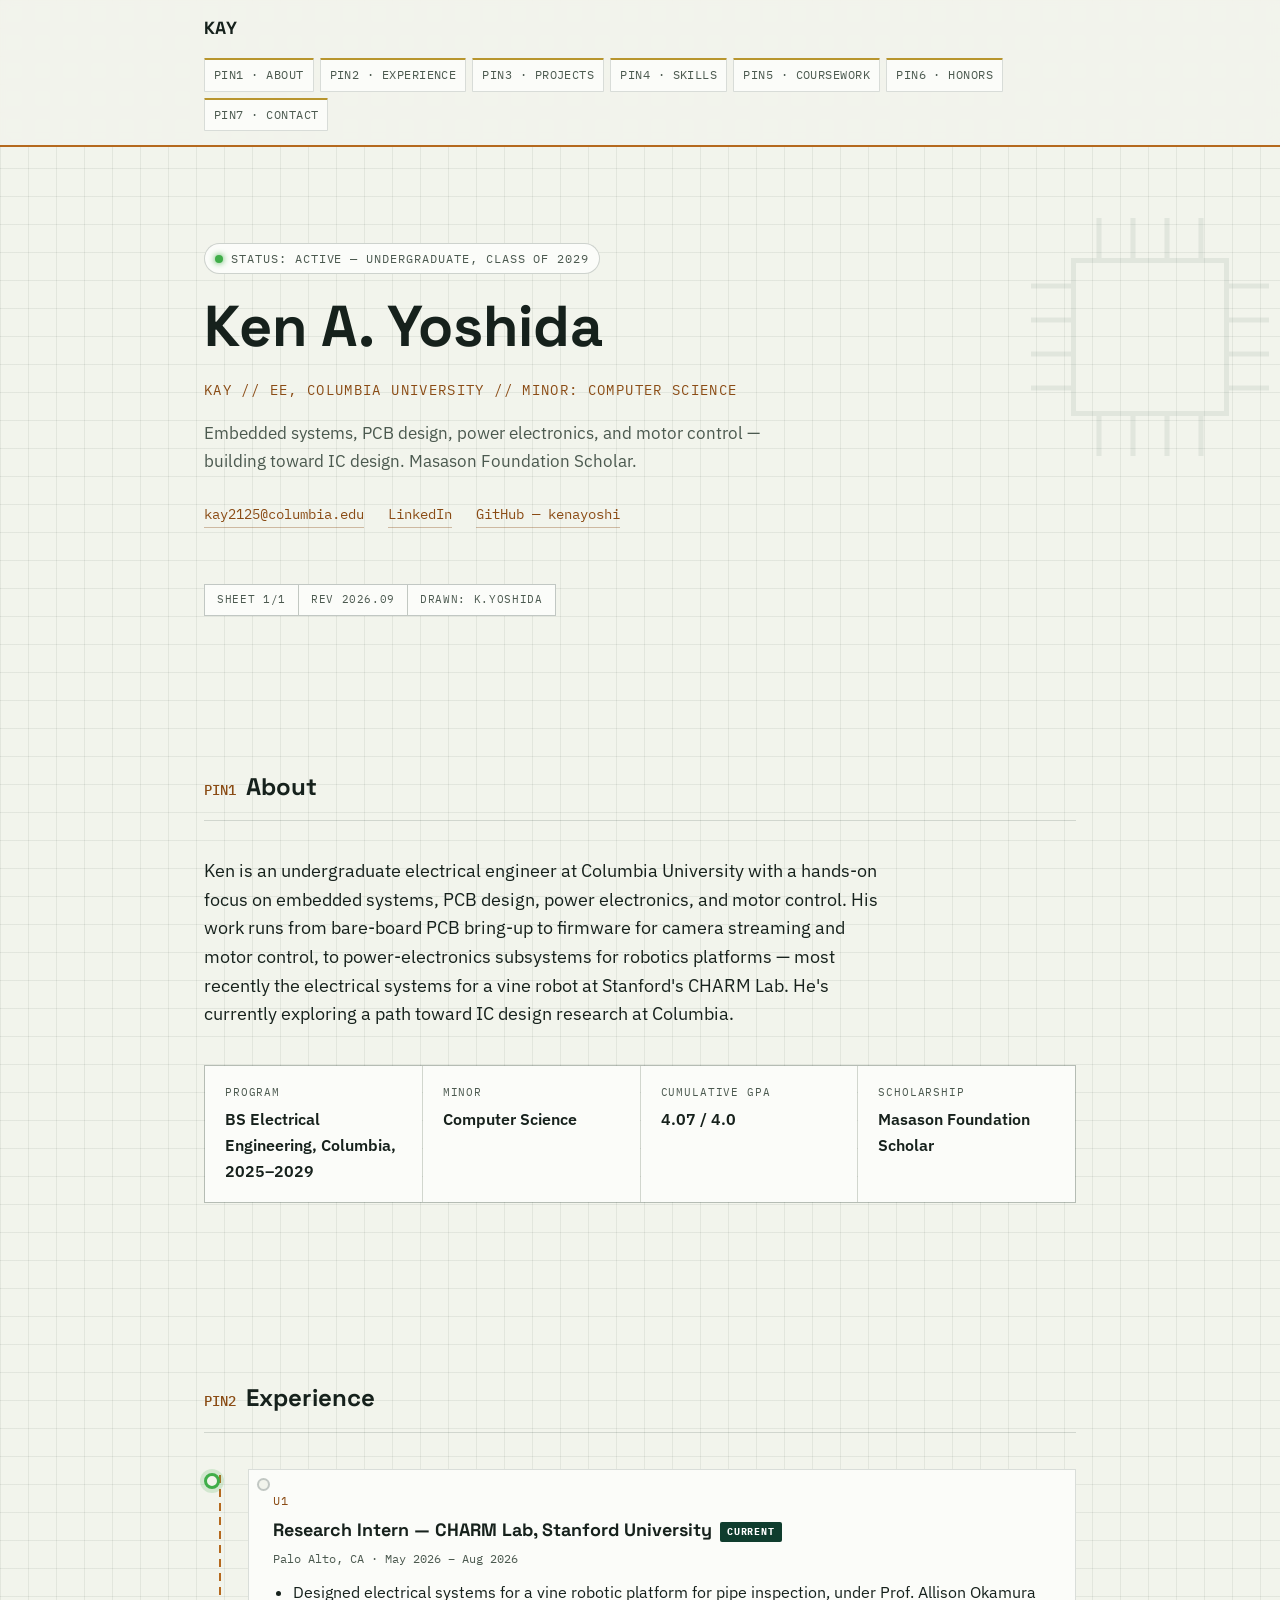
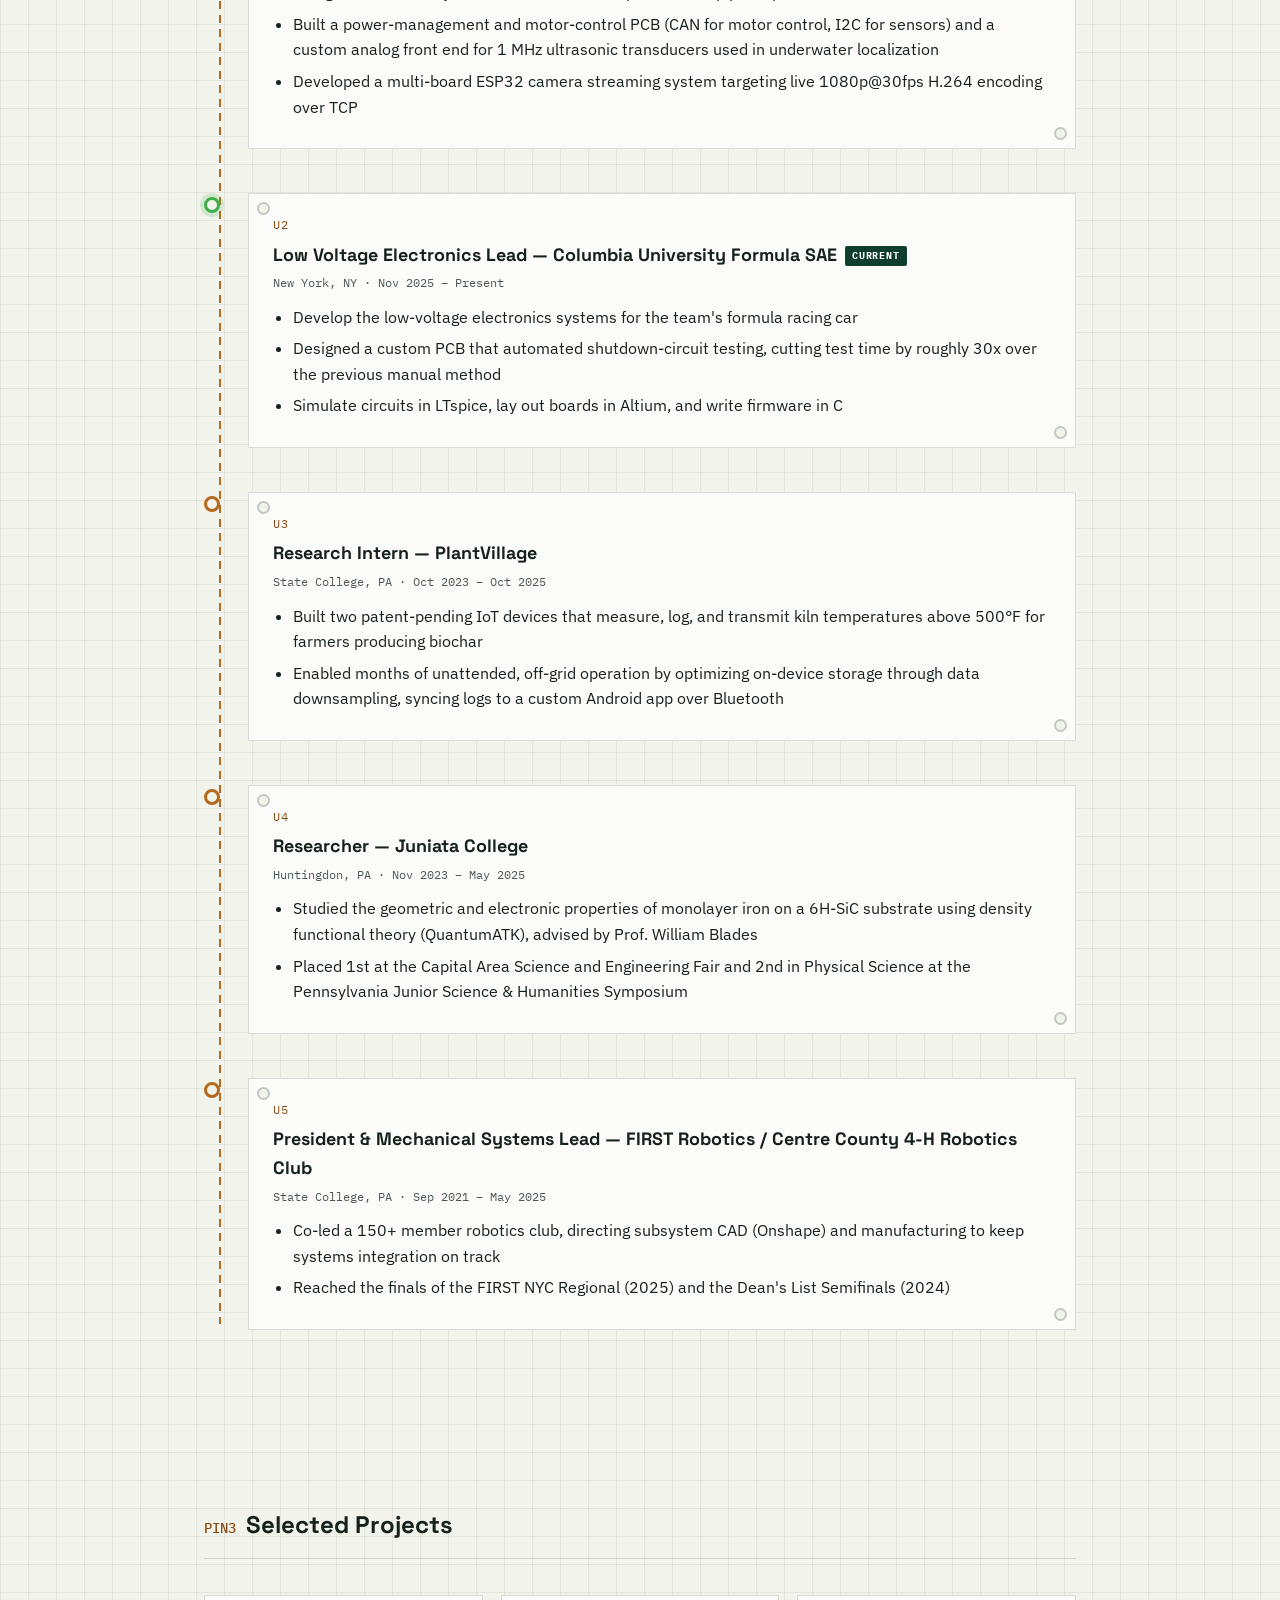
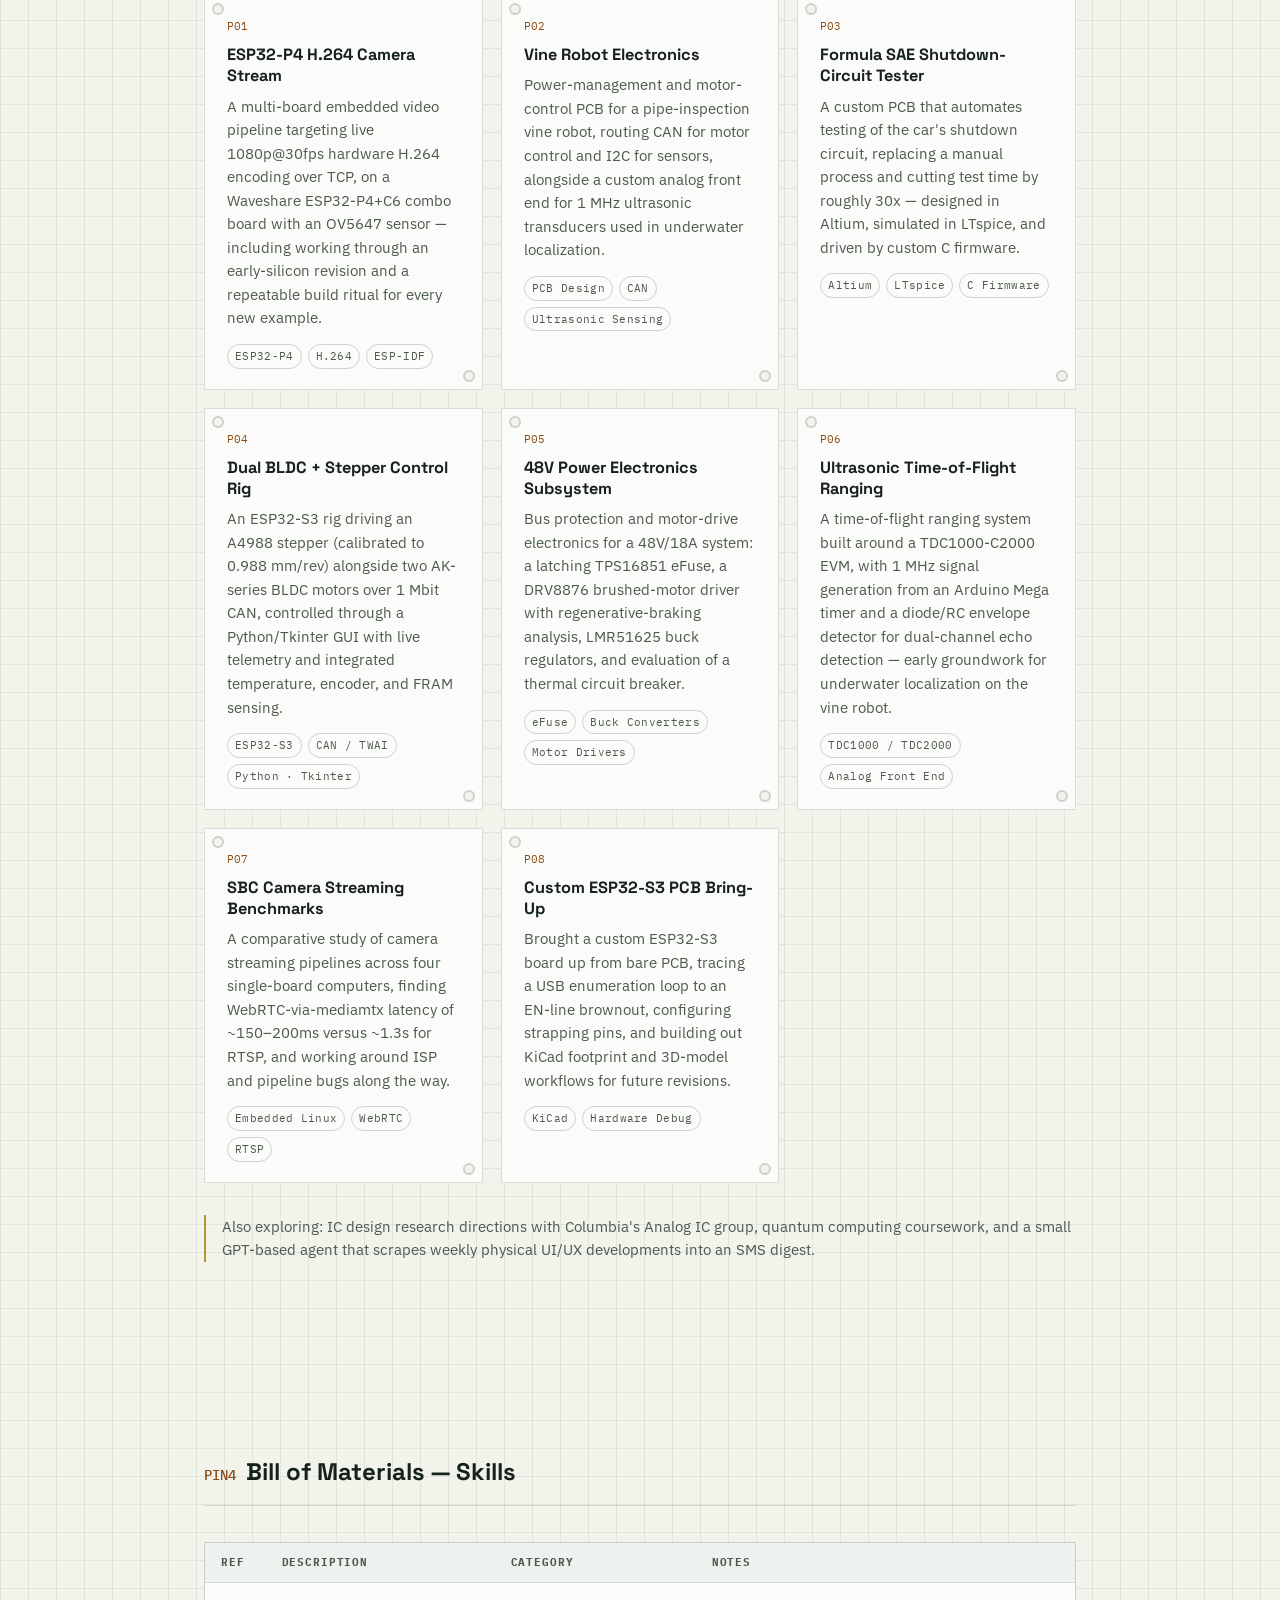
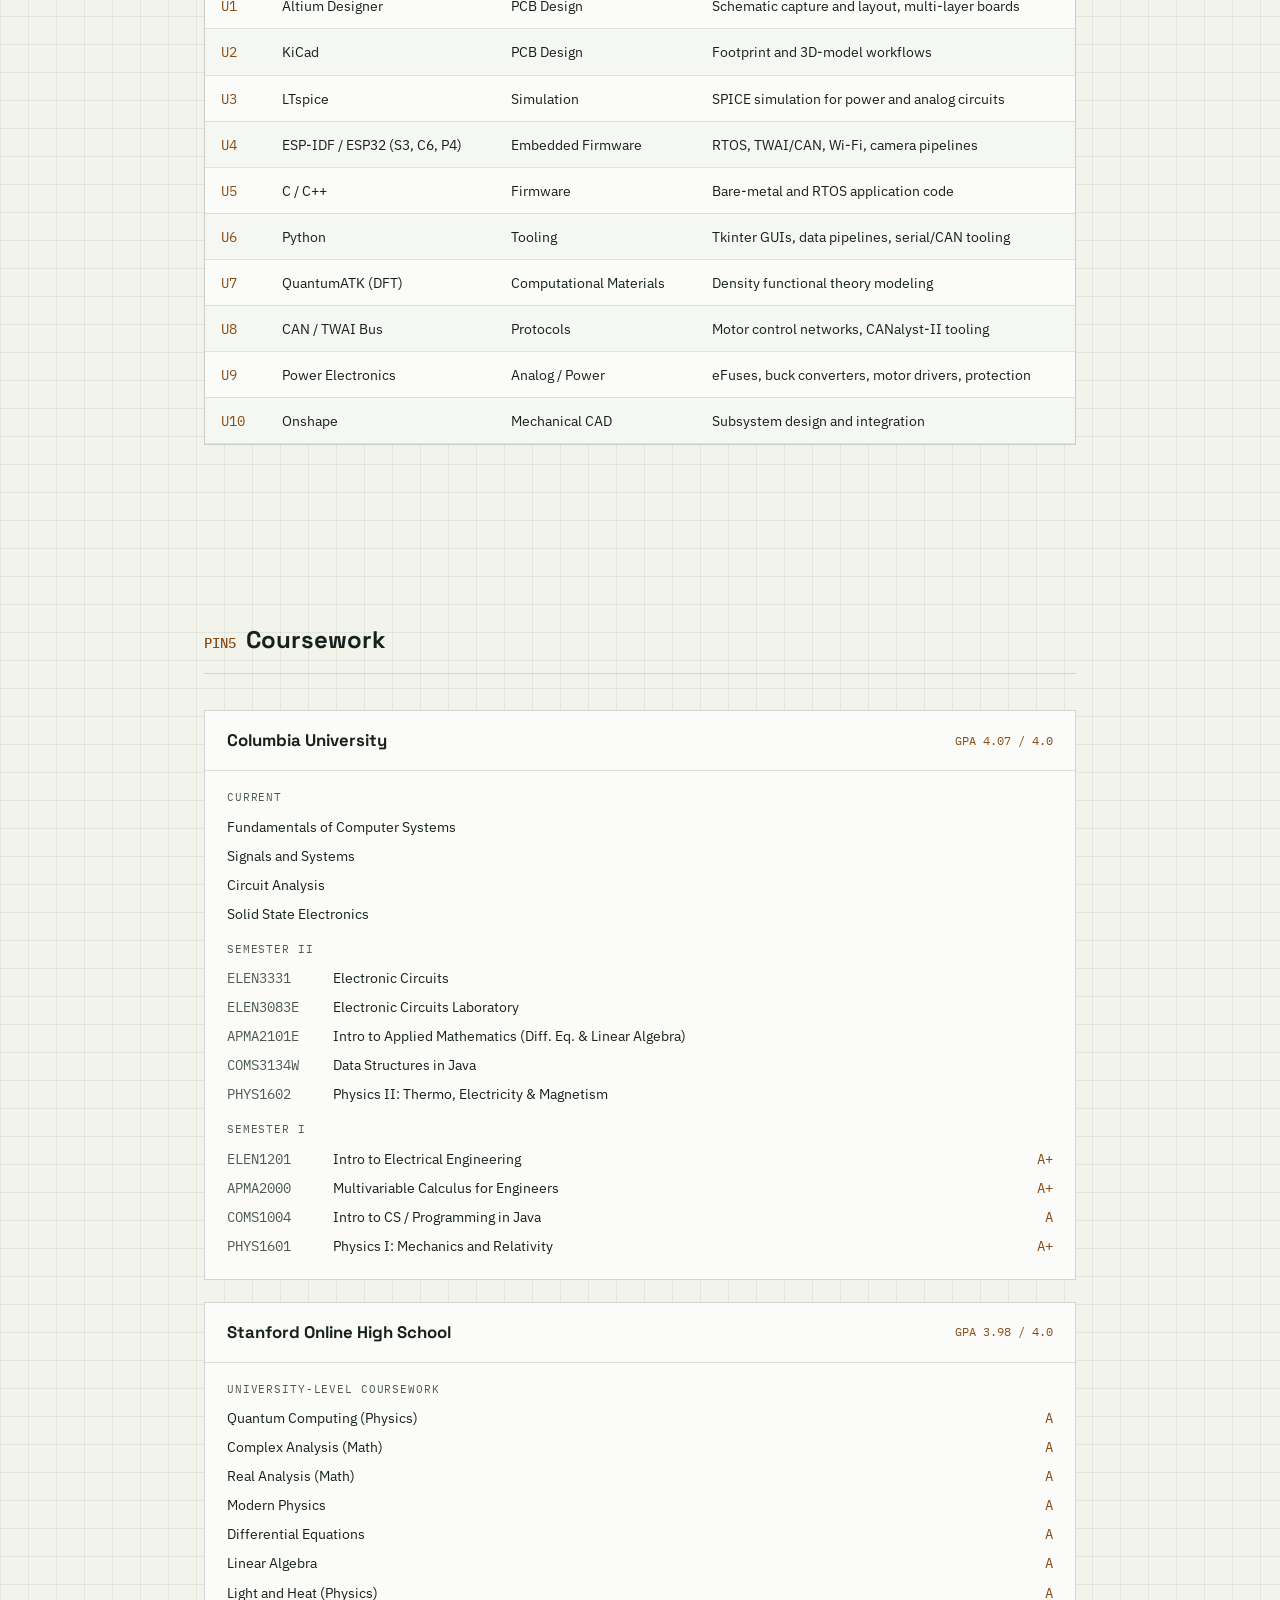
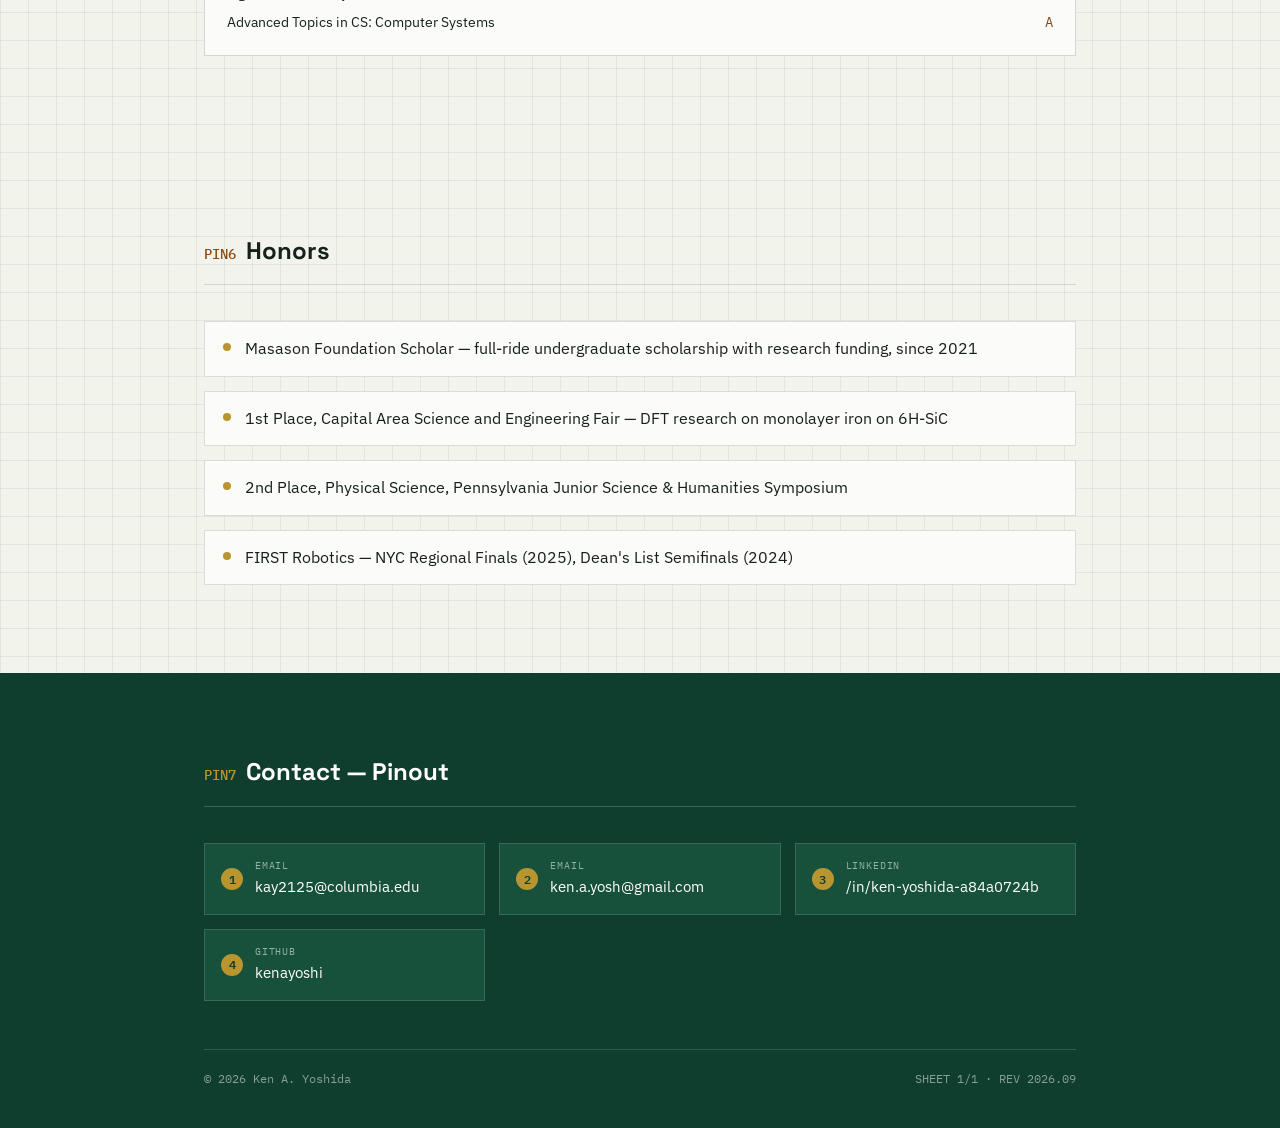
==== commit 1cc2b329: "Update index.html" ====
--- a/index.html
+++ b/index.html
@@ -333,7 +333,7 @@
     <div class="hero-links">
       <a href="mailto:kay2125@columbia.edu">kay2125@columbia.edu</a>
       <a href="https://www.linkedin.com/in/ken-yoshida-a84a0724b/" target="_blank" rel="noopener">LinkedIn</a>
-      <a href="#" target="_blank" rel="noopener">GitHub — add your username</a>
+      <a href="#" target="_blank" rel="noopener">GitHub — kenayoshi</a>
     </div>
     <div class="title-block mono">
       <div>SHEET 1/1</div><div>REV 2026.09</div><div>DRAWN: K.YOSHIDA</div>
@@ -629,7 +629,7 @@
       </div>
       <div class="pin">
         <span class="pin-num">4</span>
-        <div><span class="plabel">GitHub</span><a href="#" target="_blank" rel="noopener">add your username here</a></div>
+        <div><span class="plabel">GitHub</span><a href="#" target="_blank" rel="noopener">kenayoshi</a></div>
       </div>
     </div>
     <div class="footer-bottom">
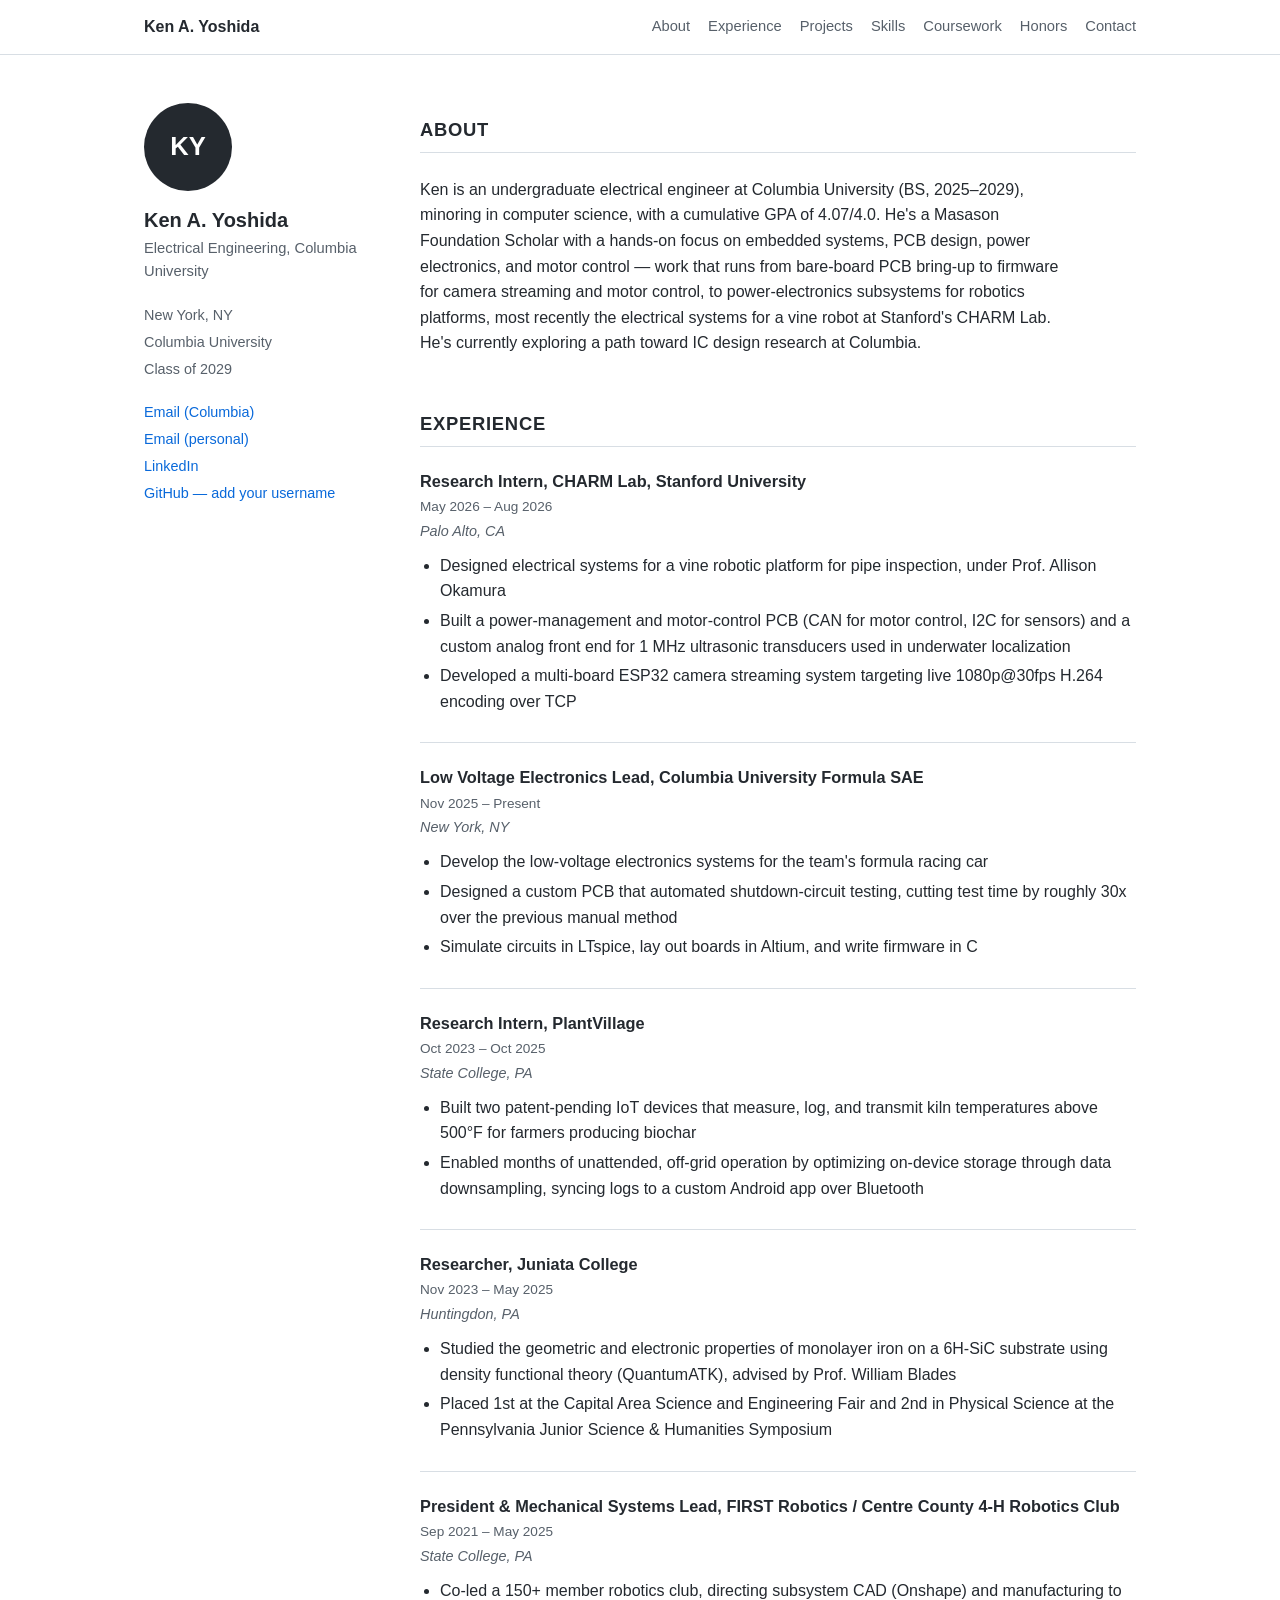
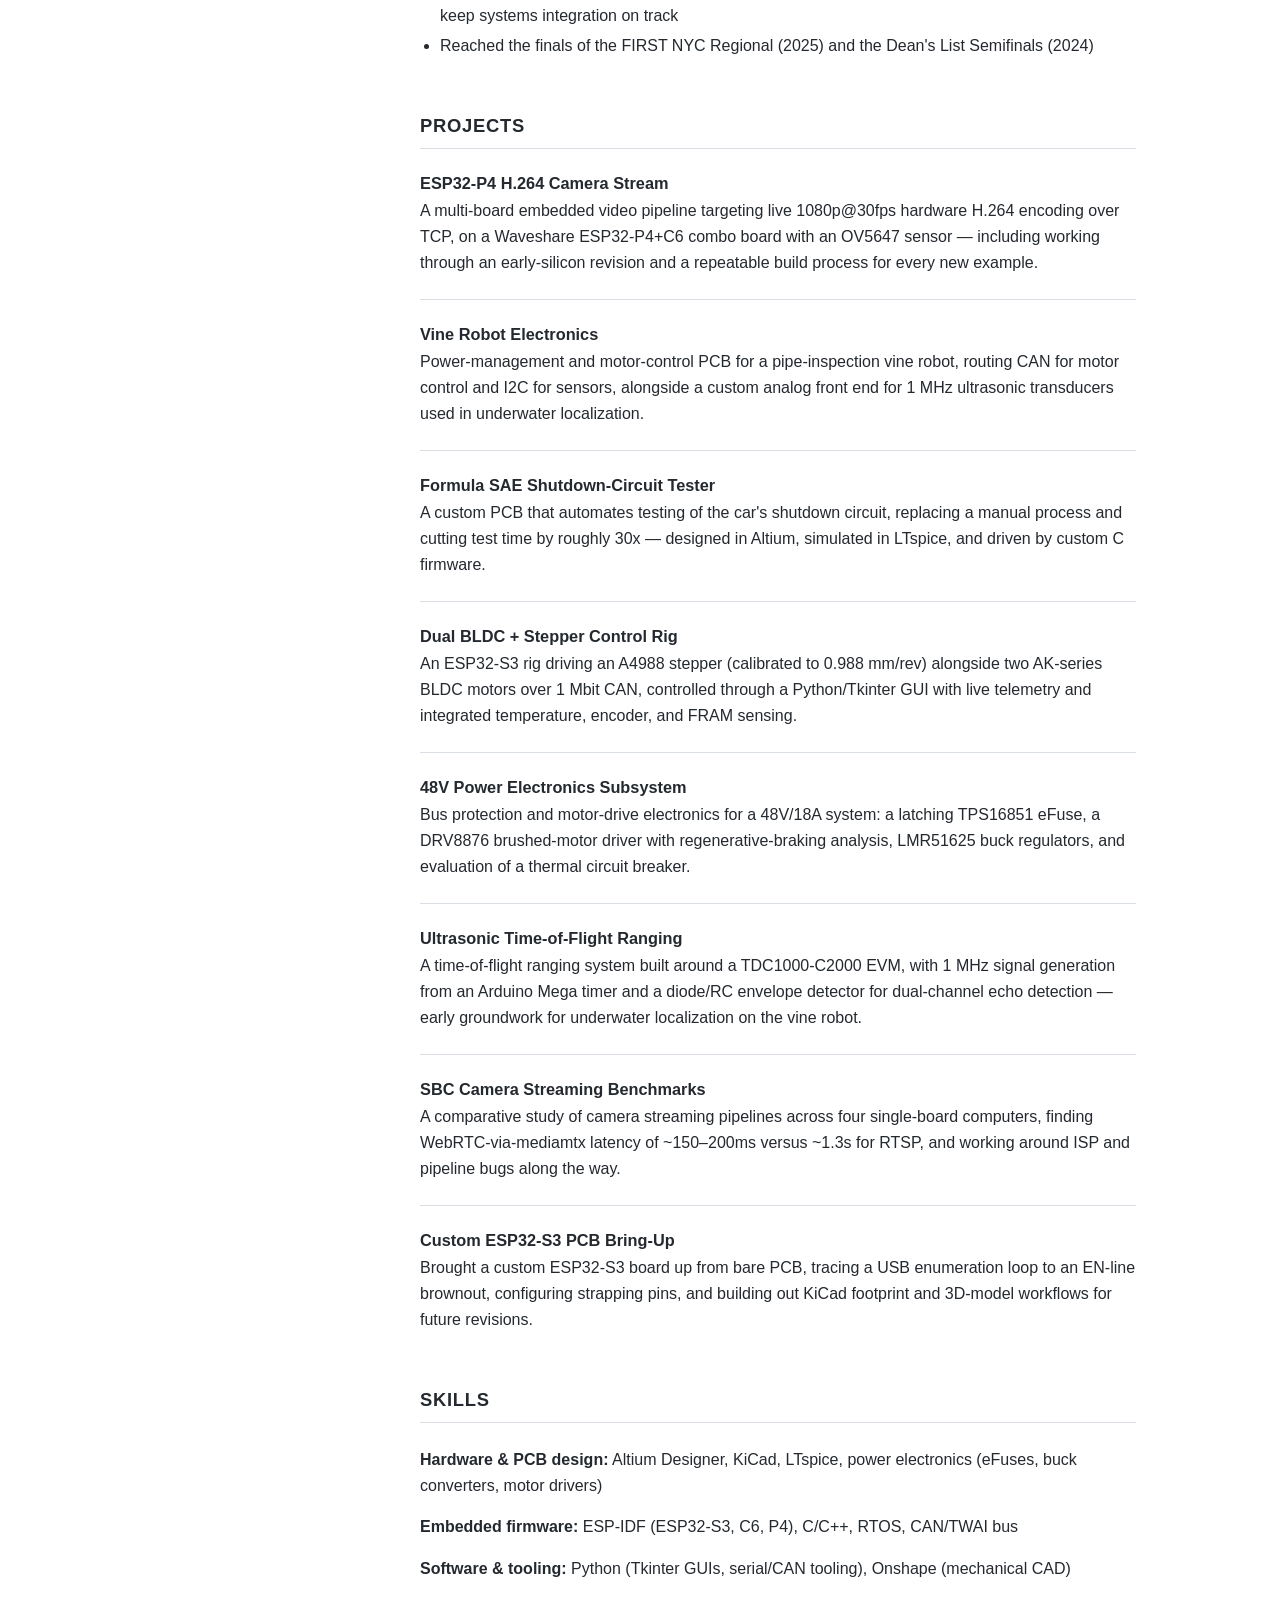
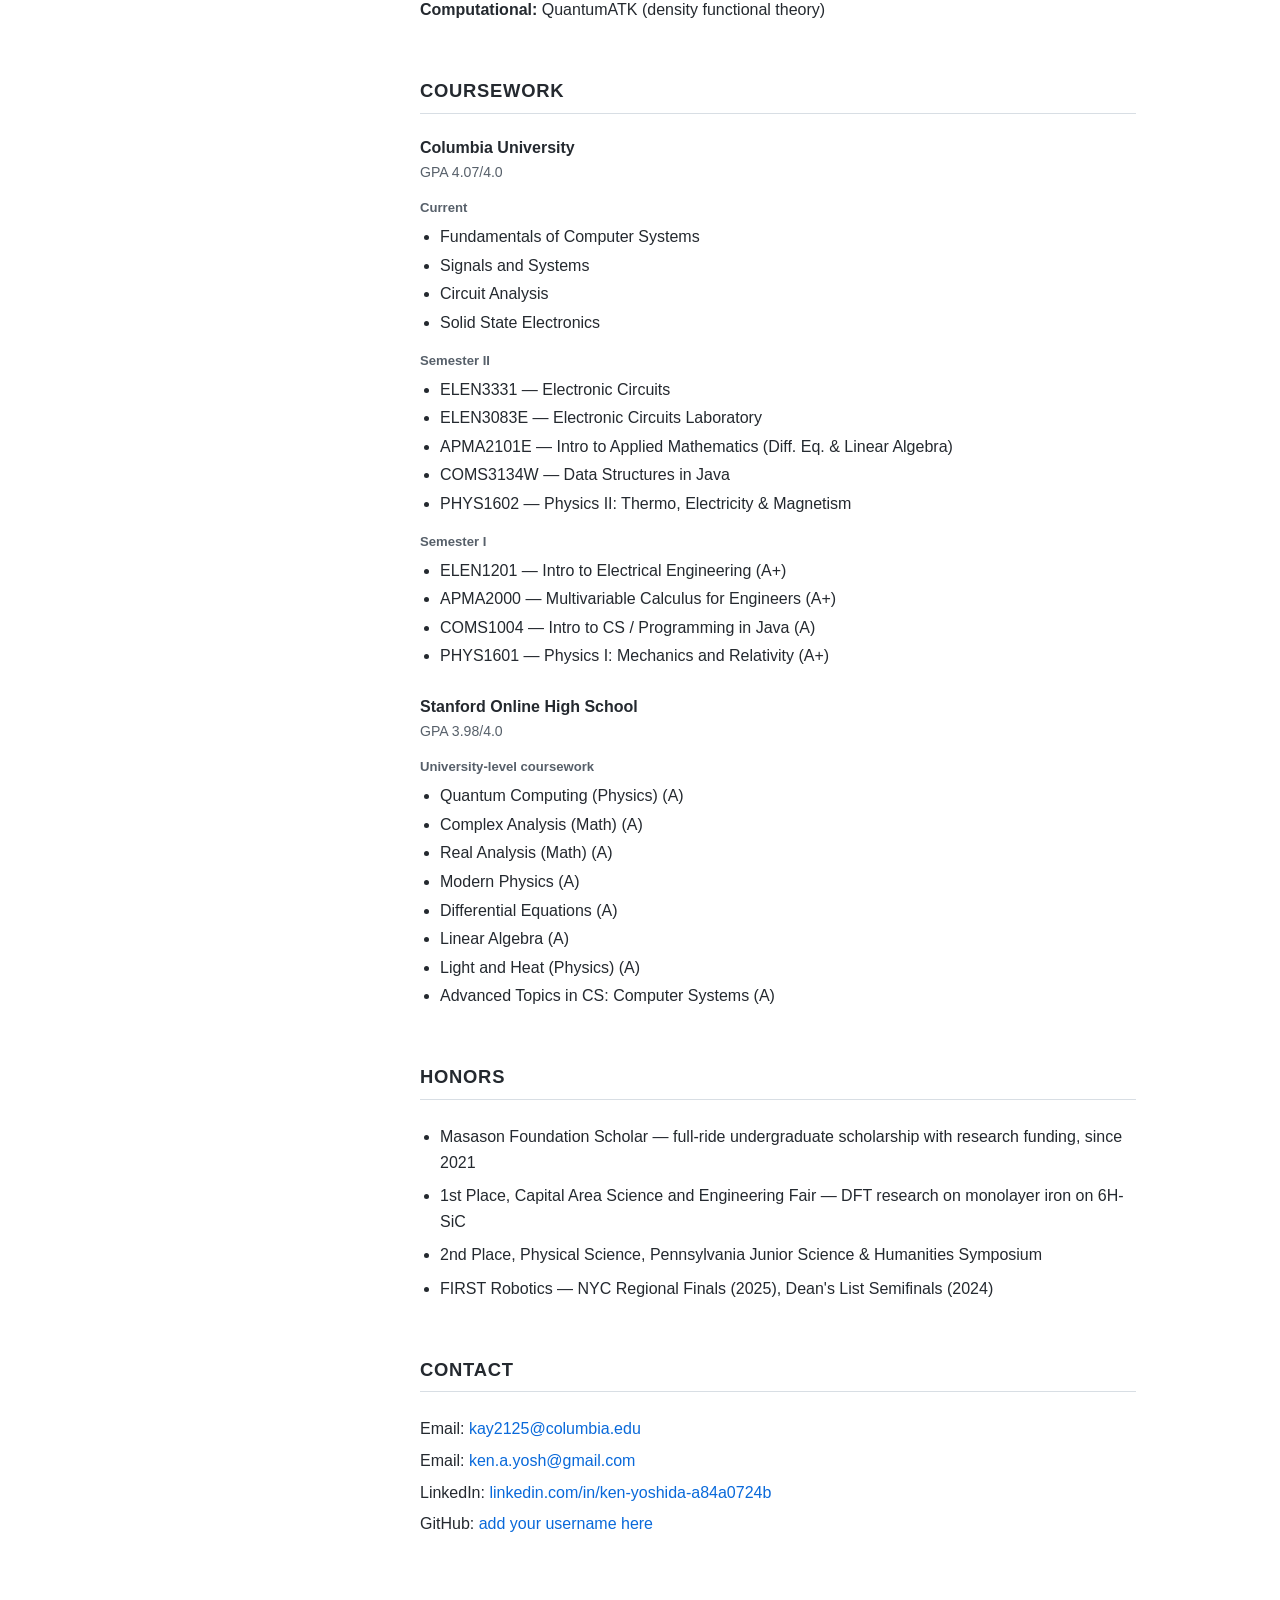
==== commit eed563f9: "updated site" ====
--- a/index.html
+++ b/index.html
@@ -3,656 +3,339 @@
 <head>
 <meta charset="UTF-8">
 <meta name="viewport" content="width=device-width, initial-scale=1.0">
-<title>Ken A. Yoshida — Electrical Engineer</title>
+<title>Ken A. Yoshida</title>
 <meta name="description" content="Ken A. Yoshida — Electrical Engineering undergraduate at Columbia University. Embedded systems, PCB design, power electronics, and motor control.">
-<link rel="icon" href="data:image/svg+xml,%3Csvg xmlns='http://www.w3.org/2000/svg' viewBox='0 0 32 32'%3E%3Crect width='32' height='32' rx='4' fill='%230F3D2E'/%3E%3Crect x='10' y='10' width='12' height='12' fill='none' stroke='%23C9A227' stroke-width='2'/%3E%3Cline x1='13' y1='4' x2='13' y2='10' stroke='%23C9A227' stroke-width='2'/%3E%3Cline x1='19' y1='4' x2='19' y2='10' stroke='%23C9A227' stroke-width='2'/%3E%3Cline x1='13' y1='22' x2='13' y2='28' stroke='%23C9A227' stroke-width='2'/%3E%3Cline x1='19' y1='22' x2='19' y2='28' stroke='%23C9A227' stroke-width='2'/%3E%3C/svg%3E">
-<link rel="preconnect" href="https://fonts.googleapis.com">
-<link rel="preconnect" href="https://fonts.gstatic.com" crossorigin>
-<link href="https://fonts.googleapis.com/css2?family=Space+Grotesk:wght@500;600;700&family=IBM+Plex+Sans:wght@400;500;600&family=IBM+Plex+Mono:wght@400;500;600&display=swap" rel="stylesheet">
 <style>
   :root{
-    --paper:#F2F4EC;
-    --paper-line: rgba(23,42,33,0.07);
-    --card:#FBFCF9;
-    --ink:#16211C;
-    --ink-soft:#4B594F;
-    --copper:#B5691E;
-    --copper-text:#8A4B14;
-    --copper-bright:#D98A3D;
-    --soldermask:#0F3D2E;
-    --soldermask-soft:#17513C;
-    --gold:#B8952E;
-    --led:#3FAE49;
-    --radius:2px;
-  }
-
+    --bg:#ffffff;
+    --text:#24292f;
+    --text-secondary:#57606a;
+    --border:#d8dee4;
+    --link:#0969da;
+  }
   *{box-sizing:border-box;}
   html{scroll-behavior:smooth;}
   body{
     margin:0;
-    background-color:var(--paper);
-    background-image:
-      linear-gradient(var(--paper-line) 1px, transparent 1px),
-      linear-gradient(90deg, var(--paper-line) 1px, transparent 1px);
-    background-size:28px 28px;
-    color:var(--ink);
-    font-family:'IBM Plex Sans', sans-serif;
+    background:var(--bg);
+    color:var(--text);
+    font-family:-apple-system, BlinkMacSystemFont, "Segoe UI", Roboto, Helvetica, Arial, sans-serif;
     line-height:1.6;
-    -webkit-font-smoothing:antialiased;
-  }
-  a{color:var(--copper-text);}
-  a:hover{color:var(--copper-bright);}
-  h1,h2,h3{font-family:'Space Grotesk', sans-serif; margin:0 0 .4em; color:var(--ink);}
-  .mono{font-family:'IBM Plex Mono', monospace;}
-  .container{max-width:920px; margin:0 auto; padding:0 24px;}
-  section{padding:88px 0;}
-  *:focus-visible{outline:2px solid var(--copper); outline-offset:3px;}
-
-  .eyebrow{
-    font-family:'IBM Plex Mono', monospace;
-    font-size:.78rem;
-    letter-spacing:.14em;
-    text-transform:uppercase;
-    color:var(--copper-text);
-    display:block;
-    margin-bottom:.6em;
-  }
-
-  /* ---------- Top bar / edge connector nav ---------- */
-  .topbar{
-    position:sticky; top:0; z-index:50;
-    background:rgba(242,244,236,0.92);
-    backdrop-filter:blur(6px);
-    border-bottom:2px solid var(--copper);
-  }
-  .topbar-inner{
-    max-width:920px; margin:0 auto; padding:14px 24px;
-    display:flex; align-items:center; justify-content:space-between; gap:16px;
-    flex-wrap:wrap;
-  }
-  .brand{
-    font-family:'Space Grotesk', sans-serif; font-weight:700; font-size:1.1rem;
-    color:var(--ink); text-decoration:none; letter-spacing:.02em;
-  }
-  .edge-connector{display:flex; gap:6px; flex-wrap:wrap; list-style:none; margin:0; padding:0;}
-  .edge-connector a{
-    font-family:'IBM Plex Mono', monospace;
-    font-size:.72rem;
-    letter-spacing:.04em;
-    text-decoration:none;
-    color:var(--ink-soft);
-    background:var(--card);
-    border:1px solid rgba(23,42,33,0.15);
-    border-top:2px solid var(--gold);
-    padding:6px 9px;
-    border-radius:1px;
-    white-space:nowrap;
-  }
-  .edge-connector a:hover{color:var(--copper-text); border-top-color:var(--copper);}
-
-  /* ---------- Hero ---------- */
-  .hero{position:relative; padding:96px 0 64px; overflow:hidden;}
-  .chip-ghost{
-    position:absolute; right:-40px; top:20px; width:340px; height:340px;
-    opacity:.07; pointer-events:none;
-  }
-  .status-pill{
-    display:inline-flex; align-items:center; gap:8px;
-    font-family:'IBM Plex Mono', monospace; font-size:.75rem; letter-spacing:.08em;
-    text-transform:uppercase; color:var(--ink-soft);
-    border:1px solid rgba(23,42,33,0.2); padding:5px 10px; border-radius:20px;
-    background:var(--card);
-    margin-bottom:22px;
-  }
-  .led{width:8px; height:8px; border-radius:50%; background:var(--led); box-shadow:0 0 6px var(--led); animation:pulse 2.2s ease-in-out infinite;}
-  @keyframes pulse{0%,100%{opacity:1;} 50%{opacity:.3;}}
-
-  .name{font-size:clamp(2.4rem, 6vw, 3.6rem); line-height:1.05; font-weight:700;}
-  .tagline{
-    font-family:'IBM Plex Mono', monospace; font-size:.85rem; letter-spacing:.1em;
-    color:var(--copper-text); text-transform:uppercase; margin:10px 0 18px;
-  }
-  .hero-desc{max-width:560px; font-size:1.08rem; color:var(--ink-soft);}
-  .hero-links{display:flex; flex-wrap:wrap; gap:16px 24px; margin-top:28px; font-family:'IBM Plex Mono', monospace; font-size:.88rem;}
-  .hero-links a{text-decoration:none; border-bottom:1px solid rgba(138,75,20,0.35); padding-bottom:2px;}
-  .hero-links a:hover{border-bottom-color:var(--copper-bright);}
-
-  .title-block{
-    margin-top:56px;
-    display:inline-flex; gap:0; font-family:'IBM Plex Mono', monospace; font-size:.68rem;
-    letter-spacing:.06em; color:var(--ink-soft); border:1px solid rgba(23,42,33,0.25);
-    background:var(--card);
-  }
-  .title-block div{padding:6px 12px; border-right:1px solid rgba(23,42,33,0.25);}
-  .title-block div:last-child{border-right:none;}
-
-  /* ---------- Section headers ---------- */
-  h2.section-title{
-    font-size:1.5rem;
-    display:flex; align-items:baseline; gap:10px;
-    border-bottom:1px solid rgba(23,42,33,0.15);
-    padding-bottom:14px; margin-bottom:36px;
-  }
-  h2.section-title .pin-no{
-    font-family:'IBM Plex Mono', monospace; font-size:.85rem; color:var(--copper-text);
-    font-weight:500;
-  }
-
-  /* ---------- About ---------- */
-  .about-lede{font-size:1.12rem; max-width:680px; color:var(--ink);}
-  .fact-grid{
-    display:grid; grid-template-columns:repeat(auto-fit, minmax(180px,1fr));
-    gap:1px; background:rgba(23,42,33,0.15); margin-top:36px;
-    border:1px solid rgba(23,42,33,0.15);
-  }
-  .fact{background:var(--card); padding:18px 20px;}
-  .fact .k{font-family:'IBM Plex Mono', monospace; font-size:.68rem; text-transform:uppercase; letter-spacing:.08em; color:var(--ink-soft); display:block; margin-bottom:6px;}
-  .fact .v{font-weight:600; font-size:.98rem;}
-
-  /* ---------- Timeline (schematic trace) ---------- */
-  .timeline{position:relative; padding-left:44px; margin-top:8px;}
-  .timeline::before{
-    content:''; position:absolute; left:15px; top:6px; bottom:6px; width:2px;
-    background-image:repeating-linear-gradient(180deg, var(--copper) 0 8px, transparent 8px 14px);
-    background-size:2px 28px; background-repeat:repeat-y;
-    animation:flow 1.6s linear infinite;
-  }
-  @media (prefers-reduced-motion: reduce){ .timeline::before{animation:none; background-image:linear-gradient(var(--copper), var(--copper));} .led{animation:none;} }
-  @keyframes flow{ to{ background-position:0 -28px; } }
-
-  .t-item{position:relative; margin-bottom:44px;}
-  .t-item:last-child{margin-bottom:0;}
-  .t-node{
-    position:absolute; left:-44px; top:4px; width:16px; height:16px; border-radius:50%;
-    background:var(--paper); border:3px solid var(--copper);
-  }
-  .t-item.is-current .t-node{border-color:var(--led); box-shadow:0 0 0 4px rgba(63,174,73,0.18);}
-  .t-card{
-    position:relative; background:var(--card); border:1px solid rgba(23,42,33,0.15);
-    padding:22px 24px;
-  }
-  .t-card .drill{position:absolute; width:9px; height:9px; border-radius:50%; background:var(--paper); box-shadow:0 0 0 2px rgba(23,42,33,0.25);}
-  .t-card .drill.tl{top:10px; left:10px;} .t-card .drill.br{bottom:10px; right:10px;}
-  .t-ref{
-    font-family:'IBM Plex Mono', monospace; font-size:.72rem; color:var(--copper-text);
-    letter-spacing:.06em; margin-bottom:6px;
-  }
-  .t-card h3{font-size:1.12rem; margin-bottom:4px;}
-  .t-meta{font-family:'IBM Plex Mono', monospace; font-size:.76rem; color:var(--ink-soft); margin-bottom:12px;}
-  .t-card ul{margin:0; padding-left:20px; color:var(--ink);}
-  .t-card li{margin-bottom:6px;}
-  .badge-current{
-    display:inline-block; font-family:'IBM Plex Mono', monospace; font-size:.62rem;
-    letter-spacing:.08em; text-transform:uppercase; color:#fff; background:var(--soldermask);
-    padding:2px 7px; border-radius:2px; margin-left:8px; vertical-align:middle;
-  }
-
-  /* ---------- Projects ---------- */
-  .project-grid{display:grid; grid-template-columns:repeat(auto-fit, minmax(260px,1fr)); gap:18px;}
-  .project-card{
-    position:relative; background:var(--card); border:1px solid rgba(23,42,33,0.15);
-    padding:22px 22px 20px; transition:border-color .15s ease, transform .15s ease;
-  }
-  .project-card:hover{border-color:var(--copper); transform:translateY(-2px);}
-  .project-card .drill{position:absolute; width:8px; height:8px; border-radius:50%; background:var(--paper); box-shadow:0 0 0 2px rgba(23,42,33,0.2);}
-  .project-card .drill.tl{top:9px; left:9px;} .project-card .drill.br{bottom:9px; right:9px;}
-  .proj-ref{font-family:'IBM Plex Mono', monospace; font-size:.7rem; color:var(--copper-text); margin-bottom:8px;}
-  .project-card h3{font-size:1.02rem; margin-bottom:8px; line-height:1.3;}
-  .project-card p{font-size:.92rem; color:var(--ink-soft); margin:0 0 14px;}
-  .proj-tags{display:flex; flex-wrap:wrap; gap:6px;}
-  .proj-tags span{
-    font-family:'IBM Plex Mono', monospace; font-size:.66rem; letter-spacing:.03em;
-    color:var(--ink-soft); border:1px solid rgba(23,42,33,0.2); padding:3px 7px; border-radius:20px;
-  }
-  .also-exploring{
-    margin-top:32px; font-size:.92rem; color:var(--ink-soft); border-left:2px solid var(--gold);
-    padding-left:16px;
-  }
-
-  /* ---------- BOM table ---------- */
-  .bom-wrap{overflow-x:auto; border:1px solid rgba(23,42,33,0.18);}
-  table.bom{width:100%; border-collapse:collapse; background:var(--card); font-size:.9rem; min-width:560px;}
-  table.bom th, table.bom td{padding:11px 16px; text-align:left; border-bottom:1px solid rgba(23,42,33,0.12);}
-  table.bom th{
-    font-family:'IBM Plex Mono', monospace; font-size:.68rem; text-transform:uppercase;
-    letter-spacing:.08em; color:var(--ink-soft); background:rgba(15,61,46,0.05);
-  }
-  table.bom td.ref{font-family:'IBM Plex Mono', monospace; color:var(--copper-text); white-space:nowrap;}
-  table.bom tbody tr:nth-child(even){background:rgba(23,42,33,0.025);}
-  table.bom tbody tr:hover{background:rgba(181,105,30,0.06);}
-
-  /* ---------- Coursework spec sheets ---------- */
-  .spec-sheet{border:1px solid rgba(23,42,33,0.18); background:var(--card); margin-bottom:22px;}
-  .spec-sheet:last-child{margin-bottom:0;}
-  .spec-head{
-    display:flex; justify-content:space-between; align-items:center; flex-wrap:wrap; gap:8px;
-    padding:16px 22px; border-bottom:1px solid rgba(23,42,33,0.15);
-  }
-  .spec-head h3{font-size:1.05rem; margin:0;}
-  .spec-head .gpa{font-family:'IBM Plex Mono', monospace; font-size:.78rem; color:var(--copper-text);}
-  .spec-body{padding:18px 22px 22px;}
-  .term{margin-bottom:16px;}
-  .term:last-child{margin-bottom:0;}
-  .term .term-label{
-    font-family:'IBM Plex Mono', monospace; font-size:.68rem; text-transform:uppercase;
-    letter-spacing:.08em; color:var(--ink-soft); display:block; margin-bottom:8px;
-  }
-  .course-list{list-style:none; margin:0; padding:0; display:grid; gap:6px;}
-  .course-list li{font-size:.9rem; display:flex; gap:10px;}
-  .course-list .code{font-family:'IBM Plex Mono', monospace; color:var(--ink-soft); flex-shrink:0; min-width:96px;}
-  .course-list .grade{font-family:'IBM Plex Mono', monospace; color:var(--copper-text); margin-left:auto; padding-left:12px;}
-
-  /* ---------- Honors ---------- */
-  .honors-list{list-style:none; margin:0; padding:0; display:grid; gap:14px;}
-  .honors-list li{
-    display:flex; gap:14px; align-items:flex-start; background:var(--card);
-    border:1px solid rgba(23,42,33,0.15); padding:14px 18px;
-  }
-  .honors-list .dot{width:8px; height:8px; border-radius:50%; background:var(--gold); margin-top:7px; flex-shrink:0;}
-
-  /* ---------- Footer / pinout / contact ---------- */
-  footer{background:var(--soldermask); color:#EAF2ED; padding:80px 0 40px;}
-  footer .container{max-width:920px;}
-  footer h2.section-title{border-bottom-color:rgba(234,242,237,0.2); color:#fff;}
-  footer h2.section-title .pin-no{color:var(--gold);}
-  .pinout{display:grid; grid-template-columns:repeat(auto-fit, minmax(230px,1fr)); gap:14px; margin-bottom:48px;}
-  .pin{
-    display:flex; align-items:center; gap:12px; background:var(--soldermask-soft);
-    border:1px solid rgba(234,242,237,0.15); padding:14px 16px;
-  }
-  .pin-num{
-    font-family:'IBM Plex Mono', monospace; font-size:.72rem; color:var(--soldermask);
-    background:var(--gold); width:22px; height:22px; border-radius:50%;
-    display:flex; align-items:center; justify-content:center; flex-shrink:0; font-weight:600;
-  }
-  .pin .plabel{font-family:'IBM Plex Mono', monospace; font-size:.64rem; letter-spacing:.08em; text-transform:uppercase; color:rgba(234,242,237,0.6); display:block;}
-  .pin a{color:#fff; text-decoration:none; font-size:.92rem;}
-  .pin a:hover{color:var(--gold);}
-  .footer-bottom{
-    display:flex; justify-content:space-between; flex-wrap:wrap; gap:10px;
-    font-family:'IBM Plex Mono', monospace; font-size:.72rem; color:rgba(234,242,237,0.55);
-    border-top:1px solid rgba(234,242,237,0.15); padding-top:20px;
-  }
-
-  @media (max-width:640px){
-    section{padding:64px 0;}
-    .hero{padding:72px 0 48px;}
-    .topbar-inner{padding:12px 16px;}
-    .edge-connector{gap:5px;}
-    .course-list li{flex-wrap:wrap;}
-    .course-list .grade{margin-left:0; padding-left:0;}
-  }
-
-  .reveal{opacity:0; transform:translateY(14px); transition:opacity .5s ease, transform .5s ease;}
-  .reveal.in{opacity:1; transform:none;}
-  @media (prefers-reduced-motion: reduce){ .reveal{opacity:1; transform:none; transition:none;} }
+    font-size:16px;
+  }
+  a{color:var(--link); text-decoration:none;}
+  a:hover{text-decoration:underline;}
+  h1,h2,h3{font-weight:600; line-height:1.3;}
+  *:focus-visible{outline:2px solid var(--link); outline-offset:2px;}
+
+  .site-header{
+    position:sticky; top:0; background:var(--bg);
+    border-bottom:1px solid var(--border);
+    z-index:10;
+  }
+  .header-inner{
+    max-width:1040px; margin:0 auto; padding:14px 24px;
+    display:flex; align-items:center; justify-content:space-between;
+    flex-wrap:wrap; gap:10px 20px;
+  }
+  .site-title{font-weight:600; color:var(--text); font-size:1rem;}
+  .site-title:hover{text-decoration:none; color:var(--link);}
+  .site-nav{display:flex; flex-wrap:wrap; gap:18px;}
+  .site-nav a{color:var(--text-secondary); font-size:.92rem;}
+  .site-nav a:hover{color:var(--link);}
+
+  .layout{
+    max-width:1040px; margin:0 auto; padding:48px 24px 80px;
+    display:grid; grid-template-columns:220px 1fr; gap:56px;
+  }
+
+  .sidebar{ }
+  .avatar{
+    width:88px; height:88px; border-radius:50%;
+    background:#24292f; color:#fff; display:flex; align-items:center; justify-content:center;
+    font-size:1.6rem; font-weight:600; margin-bottom:16px;
+  }
+  .sidebar h1{font-size:1.25rem; margin:0 0 4px;}
+  .sidebar .role{font-size:.92rem; color:var(--text-secondary); margin:0 0 20px;}
+  .meta-list, .social-list{list-style:none; margin:0 0 20px; padding:0; font-size:.9rem;}
+  .meta-list li{color:var(--text-secondary); margin-bottom:4px;}
+  .social-list li{margin-bottom:4px;}
+
+  main{min-width:0;}
+  section{margin-bottom:56px;}
+  section:last-child{margin-bottom:0;}
+  section h2{
+    font-size:1.15rem; text-transform:uppercase; letter-spacing:.04em;
+    border-bottom:1px solid var(--border); padding-bottom:10px; margin-bottom:24px;
+  }
+
+  .about-text{max-width:640px;}
+
+  .entry{padding-bottom:24px; margin-bottom:24px; border-bottom:1px solid var(--border);}
+  .entry:last-child{border-bottom:none; margin-bottom:0; padding-bottom:0;}
+  .entry h3{font-size:1.02rem; margin:0 0 4px;}
+  .entry .entry-date{font-size:.85rem; color:var(--text-secondary); margin:0 0 2px;}
+  .entry .entry-venue{font-size:.9rem; color:var(--text-secondary); font-style:italic; margin:0 0 10px;}
+  .entry ul{margin:0; padding-left:20px;}
+  .entry li{margin-bottom:4px;}
+  .entry p.entry-desc{margin:0;}
+
+  .skill-line{margin-bottom:10px;}
+  .skill-line:last-child{margin-bottom:0;}
+  .skill-line strong{font-weight:600;}
+
+  .course-block{margin-bottom:28px;}
+  .course-block:last-child{margin-bottom:0;}
+  .course-block h3{font-size:1rem; margin:0 0 2px;}
+  .course-block .gpa{font-size:.88rem; color:var(--text-secondary); margin:0 0 14px;}
+  .course-term{margin-bottom:14px;}
+  .course-term:last-child{margin-bottom:0;}
+  .course-term .term-label{font-size:.82rem; font-weight:600; color:var(--text-secondary); display:block; margin-bottom:6px;}
+  .course-term ul{margin:0; padding-left:20px;}
+  .course-term li{margin-bottom:3px;}
+
+  .honors-list{margin:0; padding-left:20px;}
+  .honors-list li{margin-bottom:8px;}
+
+  .contact-list{list-style:none; margin:0; padding:0;}
+  .contact-list li{margin-bottom:6px;}
+
+  @media (max-width:720px){
+    .layout{grid-template-columns:1fr; gap:32px; padding:32px 20px 64px;}
+    .sidebar{display:flex; flex-direction:column;}
+  }
 </style>
 </head>
 <body>
 
-<header class="topbar">
-  <div class="topbar-inner">
-    <a href="#top" class="brand mono">KAY</a>
-    <nav class="edge-connector" aria-label="Section navigation">
-      <a href="#about">PIN1 · ABOUT</a>
-      <a href="#experience">PIN2 · EXPERIENCE</a>
-      <a href="#projects">PIN3 · PROJECTS</a>
-      <a href="#skills">PIN4 · SKILLS</a>
-      <a href="#coursework">PIN5 · COURSEWORK</a>
-      <a href="#honors">PIN6 · HONORS</a>
-      <a href="#contact">PIN7 · CONTACT</a>
+<header class="site-header">
+  <div class="header-inner">
+    <a href="#top" class="site-title">Ken A. Yoshida</a>
+    <nav class="site-nav" aria-label="Section navigation">
+      <a href="#about">About</a>
+      <a href="#experience">Experience</a>
+      <a href="#projects">Projects</a>
+      <a href="#skills">Skills</a>
+      <a href="#coursework">Coursework</a>
+      <a href="#honors">Honors</a>
+      <a href="#contact">Contact</a>
     </nav>
   </div>
 </header>
 
-<section class="hero" id="top">
-  <svg class="chip-ghost" viewBox="0 0 200 200" fill="none" aria-hidden="true">
-    <rect x="55" y="55" width="90" height="90" stroke="#0F3D2E" stroke-width="3"/>
-    <line x1="70" y1="55" x2="70" y2="30" stroke="#0F3D2E" stroke-width="3"/>
-    <line x1="90" y1="55" x2="90" y2="30" stroke="#0F3D2E" stroke-width="3"/>
-    <line x1="110" y1="55" x2="110" y2="30" stroke="#0F3D2E" stroke-width="3"/>
-    <line x1="130" y1="55" x2="130" y2="30" stroke="#0F3D2E" stroke-width="3"/>
-    <line x1="70" y1="145" x2="70" y2="170" stroke="#0F3D2E" stroke-width="3"/>
-    <line x1="90" y1="145" x2="90" y2="170" stroke="#0F3D2E" stroke-width="3"/>
-    <line x1="110" y1="145" x2="110" y2="170" stroke="#0F3D2E" stroke-width="3"/>
-    <line x1="130" y1="145" x2="130" y2="170" stroke="#0F3D2E" stroke-width="3"/>
-    <line x1="55" y1="70" x2="30" y2="70" stroke="#0F3D2E" stroke-width="3"/>
-    <line x1="55" y1="90" x2="30" y2="90" stroke="#0F3D2E" stroke-width="3"/>
-    <line x1="55" y1="110" x2="30" y2="110" stroke="#0F3D2E" stroke-width="3"/>
-    <line x1="55" y1="130" x2="30" y2="130" stroke="#0F3D2E" stroke-width="3"/>
-    <line x1="145" y1="70" x2="170" y2="70" stroke="#0F3D2E" stroke-width="3"/>
-    <line x1="145" y1="90" x2="170" y2="90" stroke="#0F3D2E" stroke-width="3"/>
-    <line x1="145" y1="110" x2="170" y2="110" stroke="#0F3D2E" stroke-width="3"/>
-    <line x1="145" y1="130" x2="170" y2="130" stroke="#0F3D2E" stroke-width="3"/>
-  </svg>
-  <div class="container">
-    <div class="status-pill"><span class="led"></span> STATUS: ACTIVE — UNDERGRADUATE, CLASS OF 2029</div>
-    <h1 class="name">Ken A. Yoshida</h1>
-    <p class="tagline">KAY // EE, COLUMBIA UNIVERSITY // MINOR: COMPUTER SCIENCE</p>
-    <p class="hero-desc">Embedded systems, PCB design, power electronics, and motor control — building toward IC design. Masason Foundation Scholar.</p>
-    <div class="hero-links">
-      <a href="mailto:kay2125@columbia.edu">kay2125@columbia.edu</a>
-      <a href="https://www.linkedin.com/in/ken-yoshida-a84a0724b/" target="_blank" rel="noopener">LinkedIn</a>
-      <a href="#" target="_blank" rel="noopener">GitHub — kenayoshi</a>
-    </div>
-    <div class="title-block mono">
-      <div>SHEET 1/1</div><div>REV 2026.09</div><div>DRAWN: K.YOSHIDA</div>
-    </div>
-  </div>
-</section>
-
-<section id="about">
-  <div class="container reveal">
-    <h2 class="section-title"><span class="pin-no">PIN1</span> About</h2>
-    <p class="about-lede">Ken is an undergraduate electrical engineer at Columbia University with a hands-on focus on embedded systems, PCB design, power electronics, and motor control. His work runs from bare-board PCB bring-up to firmware for camera streaming and motor control, to power-electronics subsystems for robotics platforms — most recently the electrical systems for a vine robot at Stanford's CHARM Lab. He's currently exploring a path toward IC design research at Columbia.</p>
-    <div class="fact-grid">
-      <div class="fact"><span class="k">Program</span><span class="v">BS Electrical Engineering, Columbia, 2025–2029</span></div>
-      <div class="fact"><span class="k">Minor</span><span class="v">Computer Science</span></div>
-      <div class="fact"><span class="k">Cumulative GPA</span><span class="v">4.07 / 4.0</span></div>
-      <div class="fact"><span class="k">Scholarship</span><span class="v">Masason Foundation Scholar</span></div>
-    </div>
-  </div>
-</section>
-
-<section id="experience">
-  <div class="container reveal">
-    <h2 class="section-title"><span class="pin-no">PIN2</span> Experience</h2>
-    <div class="timeline">
-
-      <div class="t-item is-current">
-        <div class="t-node"></div>
-        <div class="t-card">
-          <div class="drill tl"></div><div class="drill br"></div>
-          <div class="t-ref mono">U1</div>
-          <h3>Research Intern — CHARM Lab, Stanford University<span class="badge-current">Current</span></h3>
-          <div class="t-meta mono">Palo Alto, CA · May 2026 – Aug 2026</div>
+<div id="top" class="layout">
+
+  <aside class="sidebar">
+    <div class="avatar">KY</div>
+    <h1>Ken A. Yoshida</h1>
+    <p class="role">Electrical Engineering, Columbia University</p>
+    <ul class="meta-list">
+      <li>New York, NY</li>
+      <li>Columbia University</li>
+      <li>Class of 2029</li>
+    </ul>
+    <ul class="social-list">
+      <li><a href="mailto:kay2125@columbia.edu">Email (Columbia)</a></li>
+      <li><a href="mailto:ken.a.yosh@gmail.com">Email (personal)</a></li>
+      <li><a href="https://www.linkedin.com/in/ken-yoshida-a84a0724b/" target="_blank" rel="noopener">LinkedIn</a></li>
+      <li><a href="#" target="_blank" rel="noopener">GitHub — add your username</a></li>
+    </ul>
+  </aside>
+
+  <main>
+
+    <section id="about">
+      <h2>About</h2>
+      <p class="about-text">Ken is an undergraduate electrical engineer at Columbia University (BS, 2025–2029), minoring in computer science, with a cumulative GPA of 4.07/4.0. He's a Masason Foundation Scholar with a hands-on focus on embedded systems, PCB design, power electronics, and motor control — work that runs from bare-board PCB bring-up to firmware for camera streaming and motor control, to power-electronics subsystems for robotics platforms, most recently the electrical systems for a vine robot at Stanford's CHARM Lab. He's currently exploring a path toward IC design research at Columbia.</p>
+    </section>
+
+    <section id="experience">
+      <h2>Experience</h2>
+
+      <div class="entry">
+        <h3>Research Intern, CHARM Lab, Stanford University</h3>
+        <p class="entry-date">May 2026 – Aug 2026</p>
+        <p class="entry-venue">Palo Alto, CA</p>
+        <ul>
+          <li>Designed electrical systems for a vine robotic platform for pipe inspection, under Prof. Allison Okamura</li>
+          <li>Built a power-management and motor-control PCB (CAN for motor control, I2C for sensors) and a custom analog front end for 1 MHz ultrasonic transducers used in underwater localization</li>
+          <li>Developed a multi-board ESP32 camera streaming system targeting live 1080p@30fps H.264 encoding over TCP</li>
+        </ul>
+      </div>
+
+      <div class="entry">
+        <h3>Low Voltage Electronics Lead, Columbia University Formula SAE</h3>
+        <p class="entry-date">Nov 2025 – Present</p>
+        <p class="entry-venue">New York, NY</p>
+        <ul>
+          <li>Develop the low-voltage electronics systems for the team's formula racing car</li>
+          <li>Designed a custom PCB that automated shutdown-circuit testing, cutting test time by roughly 30x over the previous manual method</li>
+          <li>Simulate circuits in LTspice, lay out boards in Altium, and write firmware in C</li>
+        </ul>
+      </div>
+
+      <div class="entry">
+        <h3>Research Intern, PlantVillage</h3>
+        <p class="entry-date">Oct 2023 – Oct 2025</p>
+        <p class="entry-venue">State College, PA</p>
+        <ul>
+          <li>Built two patent-pending IoT devices that measure, log, and transmit kiln temperatures above 500°F for farmers producing biochar</li>
+          <li>Enabled months of unattended, off-grid operation by optimizing on-device storage through data downsampling, syncing logs to a custom Android app over Bluetooth</li>
+        </ul>
+      </div>
+
+      <div class="entry">
+        <h3>Researcher, Juniata College</h3>
+        <p class="entry-date">Nov 2023 – May 2025</p>
+        <p class="entry-venue">Huntingdon, PA</p>
+        <ul>
+          <li>Studied the geometric and electronic properties of monolayer iron on a 6H-SiC substrate using density functional theory (QuantumATK), advised by Prof. William Blades</li>
+          <li>Placed 1st at the Capital Area Science and Engineering Fair and 2nd in Physical Science at the Pennsylvania Junior Science &amp; Humanities Symposium</li>
+        </ul>
+      </div>
+
+      <div class="entry">
+        <h3>President &amp; Mechanical Systems Lead, FIRST Robotics / Centre County 4-H Robotics Club</h3>
+        <p class="entry-date">Sep 2021 – May 2025</p>
+        <p class="entry-venue">State College, PA</p>
+        <ul>
+          <li>Co-led a 150+ member robotics club, directing subsystem CAD (Onshape) and manufacturing to keep systems integration on track</li>
+          <li>Reached the finals of the FIRST NYC Regional (2025) and the Dean's List Semifinals (2024)</li>
+        </ul>
+      </div>
+
+    </section>
+
+    <section id="projects">
+      <h2>Projects</h2>
+
+      <div class="entry">
+        <h3>ESP32-P4 H.264 Camera Stream</h3>
+        <p class="entry-desc">A multi-board embedded video pipeline targeting live 1080p@30fps hardware H.264 encoding over TCP, on a Waveshare ESP32-P4+C6 combo board with an OV5647 sensor — including working through an early-silicon revision and a repeatable build process for every new example.</p>
+      </div>
+
+      <div class="entry">
+        <h3>Vine Robot Electronics</h3>
+        <p class="entry-desc">Power-management and motor-control PCB for a pipe-inspection vine robot, routing CAN for motor control and I2C for sensors, alongside a custom analog front end for 1 MHz ultrasonic transducers used in underwater localization.</p>
+      </div>
+
+      <div class="entry">
+        <h3>Formula SAE Shutdown-Circuit Tester</h3>
+        <p class="entry-desc">A custom PCB that automates testing of the car's shutdown circuit, replacing a manual process and cutting test time by roughly 30x — designed in Altium, simulated in LTspice, and driven by custom C firmware.</p>
+      </div>
+
+      <div class="entry">
+        <h3>Dual BLDC + Stepper Control Rig</h3>
+        <p class="entry-desc">An ESP32-S3 rig driving an A4988 stepper (calibrated to 0.988 mm/rev) alongside two AK-series BLDC motors over 1 Mbit CAN, controlled through a Python/Tkinter GUI with live telemetry and integrated temperature, encoder, and FRAM sensing.</p>
+      </div>
+
+      <div class="entry">
+        <h3>48V Power Electronics Subsystem</h3>
+        <p class="entry-desc">Bus protection and motor-drive electronics for a 48V/18A system: a latching TPS16851 eFuse, a DRV8876 brushed-motor driver with regenerative-braking analysis, LMR51625 buck regulators, and evaluation of a thermal circuit breaker.</p>
+      </div>
+
+      <div class="entry">
+        <h3>Ultrasonic Time-of-Flight Ranging</h3>
+        <p class="entry-desc">A time-of-flight ranging system built around a TDC1000-C2000 EVM, with 1 MHz signal generation from an Arduino Mega timer and a diode/RC envelope detector for dual-channel echo detection — early groundwork for underwater localization on the vine robot.</p>
+      </div>
+
+      <div class="entry">
+        <h3>SBC Camera Streaming Benchmarks</h3>
+        <p class="entry-desc">A comparative study of camera streaming pipelines across four single-board computers, finding WebRTC-via-mediamtx latency of ~150–200ms versus ~1.3s for RTSP, and working around ISP and pipeline bugs along the way.</p>
+      </div>
+
+      <div class="entry">
+        <h3>Custom ESP32-S3 PCB Bring-Up</h3>
+        <p class="entry-desc">Brought a custom ESP32-S3 board up from bare PCB, tracing a USB enumeration loop to an EN-line brownout, configuring strapping pins, and building out KiCad footprint and 3D-model workflows for future revisions.</p>
+      </div>
+
+    </section>
+
+    <section id="skills">
+      <h2>Skills</h2>
+      <p class="skill-line"><strong>Hardware &amp; PCB design:</strong> Altium Designer, KiCad, LTspice, power electronics (eFuses, buck converters, motor drivers)</p>
+      <p class="skill-line"><strong>Embedded firmware:</strong> ESP-IDF (ESP32-S3, C6, P4), C/C++, RTOS, CAN/TWAI bus</p>
+      <p class="skill-line"><strong>Software &amp; tooling:</strong> Python (Tkinter GUIs, serial/CAN tooling), Onshape (mechanical CAD)</p>
+      <p class="skill-line"><strong>Computational:</strong> QuantumATK (density functional theory)</p>
+    </section>
+
+    <section id="coursework">
+      <h2>Coursework</h2>
+
+      <div class="course-block">
+        <h3>Columbia University</h3>
+        <p class="gpa">GPA 4.07/4.0</p>
+        <div class="course-term">
+          <span class="term-label">Current</span>
           <ul>
-            <li>Designed electrical systems for a vine robotic platform for pipe inspection, under Prof. Allison Okamura</li>
-            <li>Built a power-management and motor-control PCB (CAN for motor control, I2C for sensors) and a custom analog front end for 1&nbsp;MHz ultrasonic transducers used in underwater localization</li>
-            <li>Developed a multi-board ESP32 camera streaming system targeting live 1080p@30fps H.264 encoding over TCP</li>
+            <li>Fundamentals of Computer Systems</li>
+            <li>Signals and Systems</li>
+            <li>Circuit Analysis</li>
+            <li>Solid State Electronics</li>
           </ul>
         </div>
-      </div>
-
-      <div class="t-item is-current">
-        <div class="t-node"></div>
-        <div class="t-card">
-          <div class="drill tl"></div><div class="drill br"></div>
-          <div class="t-ref mono">U2</div>
-          <h3>Low Voltage Electronics Lead — Columbia University Formula SAE<span class="badge-current">Current</span></h3>
-          <div class="t-meta mono">New York, NY · Nov 2025 – Present</div>
+        <div class="course-term">
+          <span class="term-label">Semester II</span>
           <ul>
-            <li>Develop the low-voltage electronics systems for the team's formula racing car</li>
-            <li>Designed a custom PCB that automated shutdown-circuit testing, cutting test time by roughly 30x over the previous manual method</li>
-            <li>Simulate circuits in LTspice, lay out boards in Altium, and write firmware in C</li>
+            <li>ELEN3331 — Electronic Circuits</li>
+            <li>ELEN3083E — Electronic Circuits Laboratory</li>
+            <li>APMA2101E — Intro to Applied Mathematics (Diff. Eq. &amp; Linear Algebra)</li>
+            <li>COMS3134W — Data Structures in Java</li>
+            <li>PHYS1602 — Physics II: Thermo, Electricity &amp; Magnetism</li>
           </ul>
         </div>
-      </div>
-
-      <div class="t-item">
-        <div class="t-node"></div>
-        <div class="t-card">
-          <div class="drill tl"></div><div class="drill br"></div>
-          <div class="t-ref mono">U3</div>
-          <h3>Research Intern — PlantVillage</h3>
-          <div class="t-meta mono">State College, PA · Oct 2023 – Oct 2025</div>
+        <div class="course-term">
+          <span class="term-label">Semester I</span>
           <ul>
-            <li>Built two patent-pending IoT devices that measure, log, and transmit kiln temperatures above 500°F for farmers producing biochar</li>
-            <li>Enabled months of unattended, off-grid operation by optimizing on-device storage through data downsampling, syncing logs to a custom Android app over Bluetooth</li>
+            <li>ELEN1201 — Intro to Electrical Engineering (A+)</li>
+            <li>APMA2000 — Multivariable Calculus for Engineers (A+)</li>
+            <li>COMS1004 — Intro to CS / Programming in Java (A)</li>
+            <li>PHYS1601 — Physics I: Mechanics and Relativity (A+)</li>
           </ul>
         </div>
       </div>
 
-      <div class="t-item">
-        <div class="t-node"></div>
-        <div class="t-card">
-          <div class="drill tl"></div><div class="drill br"></div>
-          <div class="t-ref mono">U4</div>
-          <h3>Researcher — Juniata College</h3>
-          <div class="t-meta mono">Huntingdon, PA · Nov 2023 – May 2025</div>
+      <div class="course-block">
+        <h3>Stanford Online High School</h3>
+        <p class="gpa">GPA 3.98/4.0</p>
+        <div class="course-term">
+          <span class="term-label">University-level coursework</span>
           <ul>
-            <li>Studied the geometric and electronic properties of monolayer iron on a 6H-SiC substrate using density functional theory (QuantumATK), advised by Prof. William Blades</li>
-            <li>Placed 1st at the Capital Area Science and Engineering Fair and 2nd in Physical Science at the Pennsylvania Junior Science &amp; Humanities Symposium</li>
+            <li>Quantum Computing (Physics) (A)</li>
+            <li>Complex Analysis (Math) (A)</li>
+            <li>Real Analysis (Math) (A)</li>
+            <li>Modern Physics (A)</li>
+            <li>Differential Equations (A)</li>
+            <li>Linear Algebra (A)</li>
+            <li>Light and Heat (Physics) (A)</li>
+            <li>Advanced Topics in CS: Computer Systems (A)</li>
           </ul>
         </div>
       </div>
-
-      <div class="t-item">
-        <div class="t-node"></div>
-        <div class="t-card">
-          <div class="drill tl"></div><div class="drill br"></div>
-          <div class="t-ref mono">U5</div>
-          <h3>President &amp; Mechanical Systems Lead — FIRST Robotics / Centre County 4-H Robotics Club</h3>
-          <div class="t-meta mono">State College, PA · Sep 2021 – May 2025</div>
-          <ul>
-            <li>Co-led a 150+ member robotics club, directing subsystem CAD (Onshape) and manufacturing to keep systems integration on track</li>
-            <li>Reached the finals of the FIRST NYC Regional (2025) and the Dean's List Semifinals (2024)</li>
-          </ul>
-        </div>
-      </div>
-
-    </div>
-  </div>
-</section>
-
-<section id="projects">
-  <div class="container reveal">
-    <h2 class="section-title"><span class="pin-no">PIN3</span> Selected Projects</h2>
-    <div class="project-grid">
-
-      <article class="project-card">
-        <div class="drill tl"></div><div class="drill br"></div>
-        <div class="proj-ref mono">P01</div>
-        <h3>ESP32-P4 H.264 Camera Stream</h3>
-        <p>A multi-board embedded video pipeline targeting live 1080p@30fps hardware H.264 encoding over TCP, on a Waveshare ESP32-P4+C6 combo board with an OV5647 sensor — including working through an early-silicon revision and a repeatable build ritual for every new example.</p>
-        <div class="proj-tags"><span>ESP32-P4</span><span>H.264</span><span>ESP-IDF</span></div>
-      </article>
-
-      <article class="project-card">
-        <div class="drill tl"></div><div class="drill br"></div>
-        <div class="proj-ref mono">P02</div>
-        <h3>Vine Robot Electronics</h3>
-        <p>Power-management and motor-control PCB for a pipe-inspection vine robot, routing CAN for motor control and I2C for sensors, alongside a custom analog front end for 1&nbsp;MHz ultrasonic transducers used in underwater localization.</p>
-        <div class="proj-tags"><span>PCB Design</span><span>CAN</span><span>Ultrasonic Sensing</span></div>
-      </article>
-
-      <article class="project-card">
-        <div class="drill tl"></div><div class="drill br"></div>
-        <div class="proj-ref mono">P03</div>
-        <h3>Formula SAE Shutdown-Circuit Tester</h3>
-        <p>A custom PCB that automates testing of the car's shutdown circuit, replacing a manual process and cutting test time by roughly 30x — designed in Altium, simulated in LTspice, and driven by custom C firmware.</p>
-        <div class="proj-tags"><span>Altium</span><span>LTspice</span><span>C Firmware</span></div>
-      </article>
-
-      <article class="project-card">
-        <div class="drill tl"></div><div class="drill br"></div>
-        <div class="proj-ref mono">P04</div>
-        <h3>Dual BLDC + Stepper Control Rig</h3>
-        <p>An ESP32-S3 rig driving an A4988 stepper (calibrated to 0.988&nbsp;mm/rev) alongside two AK-series BLDC motors over 1&nbsp;Mbit CAN, controlled through a Python/Tkinter GUI with live telemetry and integrated temperature, encoder, and FRAM sensing.</p>
-        <div class="proj-tags"><span>ESP32-S3</span><span>CAN / TWAI</span><span>Python · Tkinter</span></div>
-      </article>
-
-      <article class="project-card">
-        <div class="drill tl"></div><div class="drill br"></div>
-        <div class="proj-ref mono">P05</div>
-        <h3>48V Power Electronics Subsystem</h3>
-        <p>Bus protection and motor-drive electronics for a 48V/18A system: a latching TPS16851 eFuse, a DRV8876 brushed-motor driver with regenerative-braking analysis, LMR51625 buck regulators, and evaluation of a thermal circuit breaker.</p>
-        <div class="proj-tags"><span>eFuse</span><span>Buck Converters</span><span>Motor Drivers</span></div>
-      </article>
-
-      <article class="project-card">
-        <div class="drill tl"></div><div class="drill br"></div>
-        <div class="proj-ref mono">P06</div>
-        <h3>Ultrasonic Time-of-Flight Ranging</h3>
-        <p>A time-of-flight ranging system built around a TDC1000-C2000 EVM, with 1&nbsp;MHz signal generation from an Arduino Mega timer and a diode/RC envelope detector for dual-channel echo detection — early groundwork for underwater localization on the vine robot.</p>
-        <div class="proj-tags"><span>TDC1000 / TDC2000</span><span>Analog Front End</span></div>
-      </article>
-
-      <article class="project-card">
-        <div class="drill tl"></div><div class="drill br"></div>
-        <div class="proj-ref mono">P07</div>
-        <h3>SBC Camera Streaming Benchmarks</h3>
-        <p>A comparative study of camera streaming pipelines across four single-board computers, finding WebRTC-via-mediamtx latency of ~150–200ms versus ~1.3s for RTSP, and working around ISP and pipeline bugs along the way.</p>
-        <div class="proj-tags"><span>Embedded Linux</span><span>WebRTC</span><span>RTSP</span></div>
-      </article>
-
-      <article class="project-card">
-        <div class="drill tl"></div><div class="drill br"></div>
-        <div class="proj-ref mono">P08</div>
-        <h3>Custom ESP32-S3 PCB Bring-Up</h3>
-        <p>Brought a custom ESP32-S3 board up from bare PCB, tracing a USB enumeration loop to an EN-line brownout, configuring strapping pins, and building out KiCad footprint and 3D-model workflows for future revisions.</p>
-        <div class="proj-tags"><span>KiCad</span><span>Hardware Debug</span></div>
-      </article>
-
-    </div>
-    <p class="also-exploring">Also exploring: IC design research directions with Columbia's Analog IC group, quantum computing coursework, and a small GPT-based agent that scrapes weekly physical UI/UX developments into an SMS digest.</p>
-  </div>
-</section>
-
-<section id="skills">
-  <div class="container reveal">
-    <h2 class="section-title"><span class="pin-no">PIN4</span> Bill of Materials — Skills</h2>
-    <div class="bom-wrap">
-      <table class="bom">
-        <thead>
-          <tr><th>Ref</th><th>Description</th><th>Category</th><th>Notes</th></tr>
-        </thead>
-        <tbody>
-          <tr><td class="ref mono">U1</td><td>Altium Designer</td><td>PCB Design</td><td>Schematic capture and layout, multi-layer boards</td></tr>
-          <tr><td class="ref mono">U2</td><td>KiCad</td><td>PCB Design</td><td>Footprint and 3D-model workflows</td></tr>
-          <tr><td class="ref mono">U3</td><td>LTspice</td><td>Simulation</td><td>SPICE simulation for power and analog circuits</td></tr>
-          <tr><td class="ref mono">U4</td><td>ESP-IDF / ESP32 (S3, C6, P4)</td><td>Embedded Firmware</td><td>RTOS, TWAI/CAN, Wi-Fi, camera pipelines</td></tr>
-          <tr><td class="ref mono">U5</td><td>C / C++</td><td>Firmware</td><td>Bare-metal and RTOS application code</td></tr>
-          <tr><td class="ref mono">U6</td><td>Python</td><td>Tooling</td><td>Tkinter GUIs, data pipelines, serial/CAN tooling</td></tr>
-          <tr><td class="ref mono">U7</td><td>QuantumATK (DFT)</td><td>Computational Materials</td><td>Density functional theory modeling</td></tr>
-          <tr><td class="ref mono">U8</td><td>CAN / TWAI Bus</td><td>Protocols</td><td>Motor control networks, CANalyst-II tooling</td></tr>
-          <tr><td class="ref mono">U9</td><td>Power Electronics</td><td>Analog / Power</td><td>eFuses, buck converters, motor drivers, protection</td></tr>
-          <tr><td class="ref mono">U10</td><td>Onshape</td><td>Mechanical CAD</td><td>Subsystem design and integration</td></tr>
-        </tbody>
-      </table>
-    </div>
-  </div>
-</section>
-
-<section id="coursework">
-  <div class="container reveal">
-    <h2 class="section-title"><span class="pin-no">PIN5</span> Coursework</h2>
-
-    <div class="spec-sheet">
-      <div class="spec-head">
-        <h3>Columbia University</h3>
-        <span class="gpa mono">GPA 4.07 / 4.0</span>
-      </div>
-      <div class="spec-body">
-        <div class="term">
-          <span class="term-label">Current</span>
-          <ul class="course-list">
-            <li><span>Fundamentals of Computer Systems</span></li>
-            <li><span>Signals and Systems</span></li>
-            <li><span>Circuit Analysis</span></li>
-            <li><span>Solid State Electronics</span></li>
-          </ul>
-        </div>
-        <div class="term">
-          <span class="term-label">Semester II</span>
-          <ul class="course-list">
-            <li><span class="code">ELEN3331</span><span>Electronic Circuits</span></li>
-            <li><span class="code">ELEN3083E</span><span>Electronic Circuits Laboratory</span></li>
-            <li><span class="code">APMA2101E</span><span>Intro to Applied Mathematics (Diff. Eq. &amp; Linear Algebra)</span></li>
-            <li><span class="code">COMS3134W</span><span>Data Structures in Java</span></li>
-            <li><span class="code">PHYS1602</span><span>Physics II: Thermo, Electricity &amp; Magnetism</span></li>
-          </ul>
-        </div>
-        <div class="term">
-          <span class="term-label">Semester I</span>
-          <ul class="course-list">
-            <li><span class="code">ELEN1201</span><span>Intro to Electrical Engineering</span><span class="grade">A+</span></li>
-            <li><span class="code">APMA2000</span><span>Multivariable Calculus for Engineers</span><span class="grade">A+</span></li>
-            <li><span class="code">COMS1004</span><span>Intro to CS / Programming in Java</span><span class="grade">A</span></li>
-            <li><span class="code">PHYS1601</span><span>Physics I: Mechanics and Relativity</span><span class="grade">A+</span></li>
-          </ul>
-        </div>
-      </div>
-    </div>
-
-    <div class="spec-sheet">
-      <div class="spec-head">
-        <h3>Stanford Online High School</h3>
-        <span class="gpa mono">GPA 3.98 / 4.0</span>
-      </div>
-      <div class="spec-body">
-        <div class="term">
-          <span class="term-label">University-level coursework</span>
-          <ul class="course-list">
-            <li><span>Quantum Computing (Physics)</span><span class="grade">A</span></li>
-            <li><span>Complex Analysis (Math)</span><span class="grade">A</span></li>
-            <li><span>Real Analysis (Math)</span><span class="grade">A</span></li>
-            <li><span>Modern Physics</span><span class="grade">A</span></li>
-            <li><span>Differential Equations</span><span class="grade">A</span></li>
-            <li><span>Linear Algebra</span><span class="grade">A</span></li>
-            <li><span>Light and Heat (Physics)</span><span class="grade">A</span></li>
-            <li><span>Advanced Topics in CS: Computer Systems</span><span class="grade">A</span></li>
-          </ul>
-        </div>
-      </div>
-    </div>
-  </div>
-</section>
-
-<section id="honors">
-  <div class="container reveal">
-    <h2 class="section-title"><span class="pin-no">PIN6</span> Honors</h2>
-    <ul class="honors-list">
-      <li><span class="dot"></span><div>Masason Foundation Scholar — full-ride undergraduate scholarship with research funding, since 2021</div></li>
-      <li><span class="dot"></span><div>1st Place, Capital Area Science and Engineering Fair — DFT research on monolayer iron on 6H-SiC</div></li>
-      <li><span class="dot"></span><div>2nd Place, Physical Science, Pennsylvania Junior Science &amp; Humanities Symposium</div></li>
-      <li><span class="dot"></span><div>FIRST Robotics — NYC Regional Finals (2025), Dean's List Semifinals (2024)</div></li>
-    </ul>
-  </div>
-</section>
-
-<footer id="contact">
-  <div class="container">
-    <h2 class="section-title"><span class="pin-no">PIN7</span> Contact — Pinout</h2>
-    <div class="pinout">
-      <div class="pin">
-        <span class="pin-num">1</span>
-        <div><span class="plabel">Email</span><a href="mailto:kay2125@columbia.edu">kay2125@columbia.edu</a></div>
-      </div>
-      <div class="pin">
-        <span class="pin-num">2</span>
-        <div><span class="plabel">Email</span><a href="mailto:ken.a.yosh@gmail.com">ken.a.yosh@gmail.com</a></div>
-      </div>
-      <div class="pin">
-        <span class="pin-num">3</span>
-        <div><span class="plabel">LinkedIn</span><a href="https://www.linkedin.com/in/ken-yoshida-a84a0724b/" target="_blank" rel="noopener">/in/ken-yoshida-a84a0724b</a></div>
-      </div>
-      <div class="pin">
-        <span class="pin-num">4</span>
-        <div><span class="plabel">GitHub</span><a href="#" target="_blank" rel="noopener">kenayoshi</a></div>
-      </div>
-    </div>
-    <div class="footer-bottom">
-      <span>© 2026 Ken A. Yoshida</span>
-      <span>SHEET 1/1 · REV 2026.09</span>
-    </div>
-  </div>
-</footer>
-
-<script>
-  // Subtle scroll reveal — progressive enhancement only, no functional dependency.
-  if ('IntersectionObserver' in window) {
-    var els = document.querySelectorAll('.reveal');
-    var io = new IntersectionObserver(function(entries){
-      entries.forEach(function(e){
-        if (e.isIntersecting) { e.target.classList.add('in'); io.unobserve(e.target); }
-      });
-    }, { threshold: 0.12 });
-    els.forEach(function(el){ io.observe(el); });
-  } else {
-    document.querySelectorAll('.reveal').forEach(function(el){ el.classList.add('in'); });
-  }
-</script>
+    </section>
+
+    <section id="honors">
+      <h2>Honors</h2>
+      <ul class="honors-list">
+        <li>Masason Foundation Scholar — full-ride undergraduate scholarship with research funding, since 2021</li>
+        <li>1st Place, Capital Area Science and Engineering Fair — DFT research on monolayer iron on 6H-SiC</li>
+        <li>2nd Place, Physical Science, Pennsylvania Junior Science &amp; Humanities Symposium</li>
+        <li>FIRST Robotics — NYC Regional Finals (2025), Dean's List Semifinals (2024)</li>
+      </ul>
+    </section>
+
+    <section id="contact">
+      <h2>Contact</h2>
+      <ul class="contact-list">
+        <li>Email: <a href="mailto:kay2125@columbia.edu">kay2125@columbia.edu</a></li>
+        <li>Email: <a href="mailto:ken.a.yosh@gmail.com">ken.a.yosh@gmail.com</a></li>
+        <li>LinkedIn: <a href="https://www.linkedin.com/in/ken-yoshida-a84a0724b/" target="_blank" rel="noopener">linkedin.com/in/ken-yoshida-a84a0724b</a></li>
+        <li>GitHub: <a href="#" target="_blank" rel="noopener">add your username here</a></li>
+      </ul>
+    </section>
+
+  </main>
+</div>
 
 </body>
-</html>
+</html>
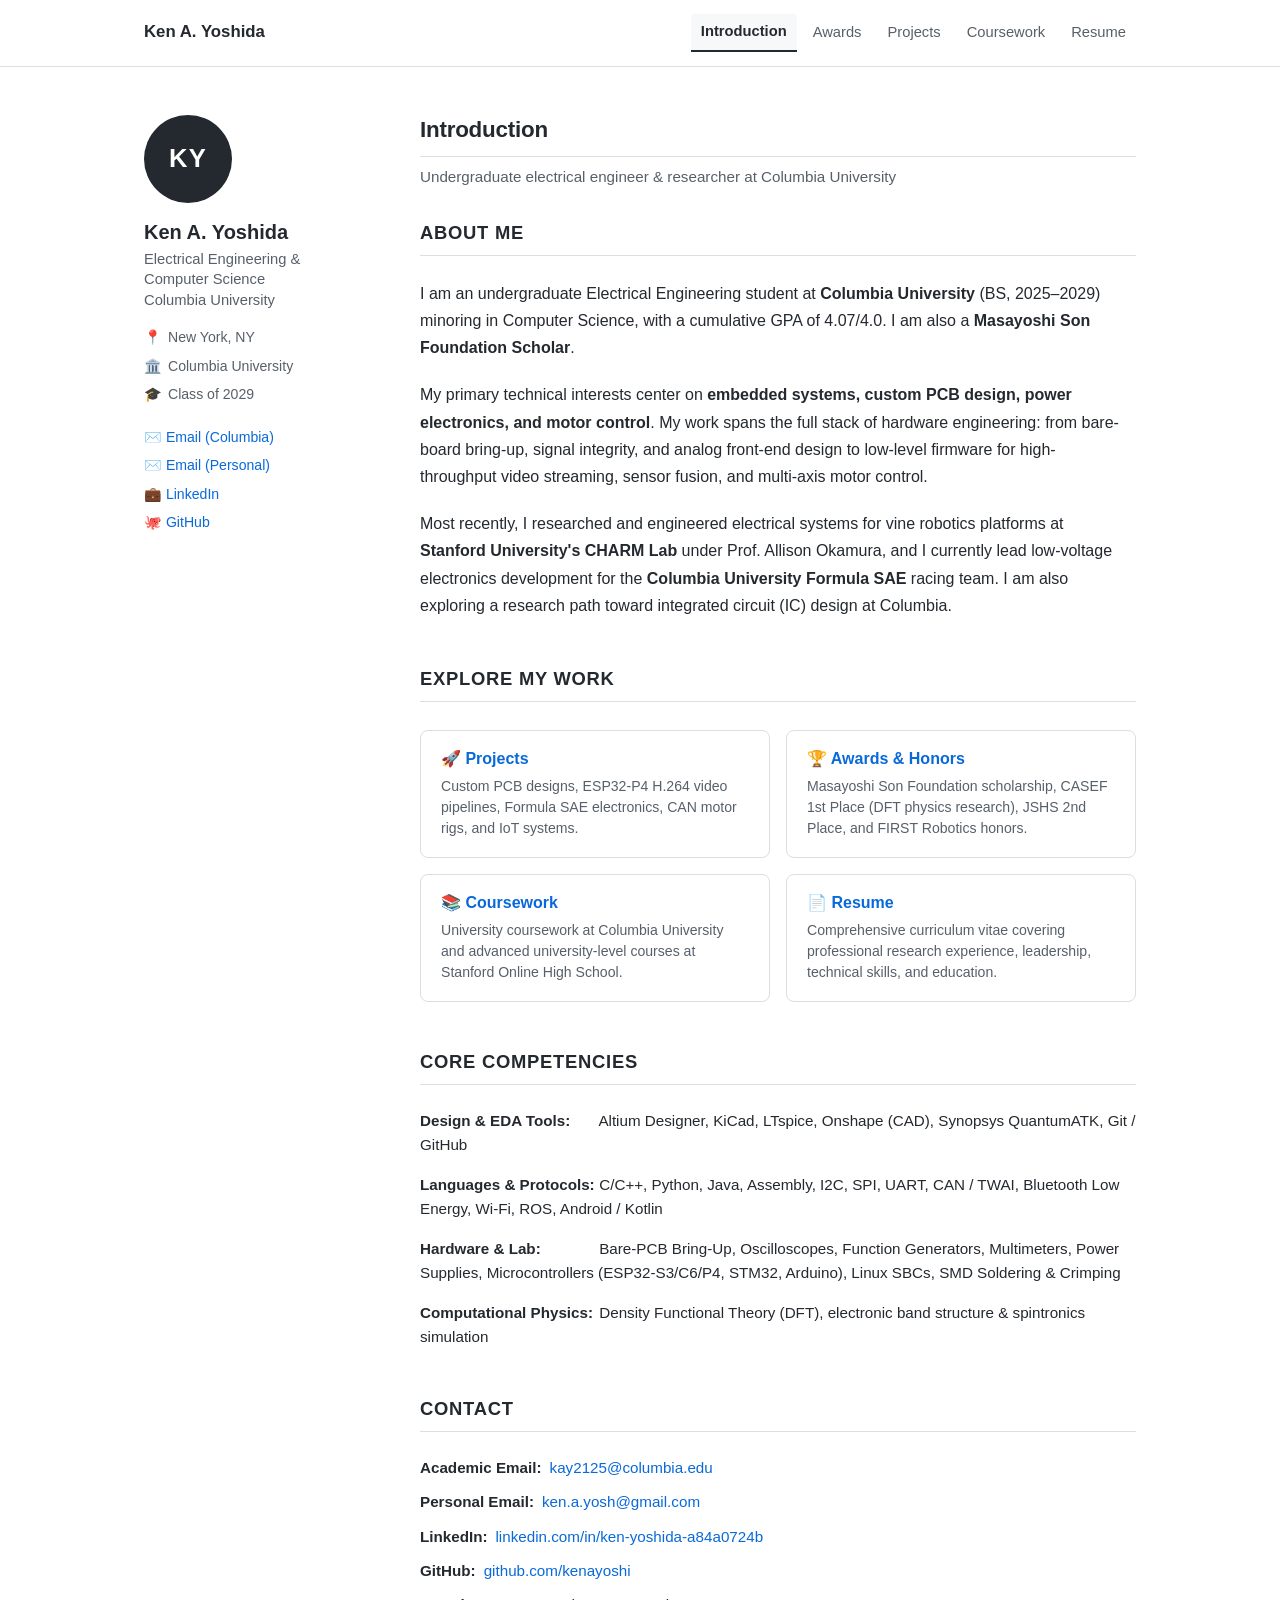
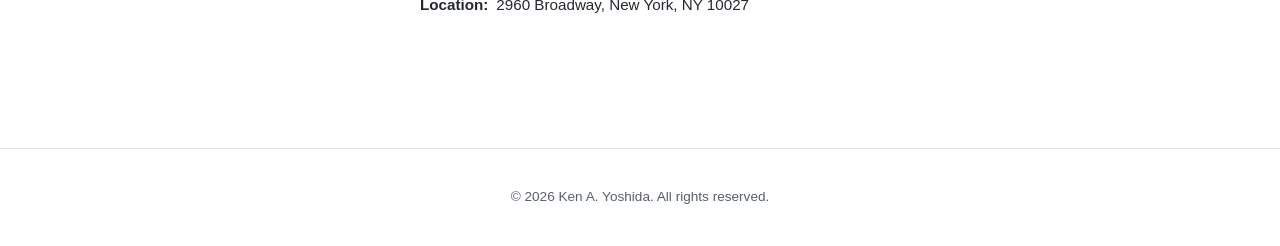
==== commit 846c16c2: "Split portfolio into multi-page layout with awards, projects, coursework, and resume" ====
--- a/index.html
+++ b/index.html
@@ -1,341 +1,125 @@
 <!DOCTYPE html>
 <html lang="en">
 <head>
-<meta charset="UTF-8">
-<meta name="viewport" content="width=device-width, initial-scale=1.0">
-<title>Ken A. Yoshida</title>
-<meta name="description" content="Ken A. Yoshida — Electrical Engineering undergraduate at Columbia University. Embedded systems, PCB design, power electronics, and motor control.">
-<style>
-  :root{
-    --bg:#ffffff;
-    --text:#24292f;
-    --text-secondary:#57606a;
-    --border:#d8dee4;
-    --link:#0969da;
-  }
-  *{box-sizing:border-box;}
-  html{scroll-behavior:smooth;}
-  body{
-    margin:0;
-    background:var(--bg);
-    color:var(--text);
-    font-family:-apple-system, BlinkMacSystemFont, "Segoe UI", Roboto, Helvetica, Arial, sans-serif;
-    line-height:1.6;
-    font-size:16px;
-  }
-  a{color:var(--link); text-decoration:none;}
-  a:hover{text-decoration:underline;}
-  h1,h2,h3{font-weight:600; line-height:1.3;}
-  *:focus-visible{outline:2px solid var(--link); outline-offset:2px;}
-
-  .site-header{
-    position:sticky; top:0; background:var(--bg);
-    border-bottom:1px solid var(--border);
-    z-index:10;
-  }
-  .header-inner{
-    max-width:1040px; margin:0 auto; padding:14px 24px;
-    display:flex; align-items:center; justify-content:space-between;
-    flex-wrap:wrap; gap:10px 20px;
-  }
-  .site-title{font-weight:600; color:var(--text); font-size:1rem;}
-  .site-title:hover{text-decoration:none; color:var(--link);}
-  .site-nav{display:flex; flex-wrap:wrap; gap:18px;}
-  .site-nav a{color:var(--text-secondary); font-size:.92rem;}
-  .site-nav a:hover{color:var(--link);}
-
-  .layout{
-    max-width:1040px; margin:0 auto; padding:48px 24px 80px;
-    display:grid; grid-template-columns:220px 1fr; gap:56px;
-  }
-
-  .sidebar{ }
-  .avatar{
-    width:88px; height:88px; border-radius:50%;
-    background:#24292f; color:#fff; display:flex; align-items:center; justify-content:center;
-    font-size:1.6rem; font-weight:600; margin-bottom:16px;
-  }
-  .sidebar h1{font-size:1.25rem; margin:0 0 4px;}
-  .sidebar .role{font-size:.92rem; color:var(--text-secondary); margin:0 0 20px;}
-  .meta-list, .social-list{list-style:none; margin:0 0 20px; padding:0; font-size:.9rem;}
-  .meta-list li{color:var(--text-secondary); margin-bottom:4px;}
-  .social-list li{margin-bottom:4px;}
-
-  main{min-width:0;}
-  section{margin-bottom:56px;}
-  section:last-child{margin-bottom:0;}
-  section h2{
-    font-size:1.15rem; text-transform:uppercase; letter-spacing:.04em;
-    border-bottom:1px solid var(--border); padding-bottom:10px; margin-bottom:24px;
-  }
-
-  .about-text{max-width:640px;}
-
-  .entry{padding-bottom:24px; margin-bottom:24px; border-bottom:1px solid var(--border);}
-  .entry:last-child{border-bottom:none; margin-bottom:0; padding-bottom:0;}
-  .entry h3{font-size:1.02rem; margin:0 0 4px;}
-  .entry .entry-date{font-size:.85rem; color:var(--text-secondary); margin:0 0 2px;}
-  .entry .entry-venue{font-size:.9rem; color:var(--text-secondary); font-style:italic; margin:0 0 10px;}
-  .entry ul{margin:0; padding-left:20px;}
-  .entry li{margin-bottom:4px;}
-  .entry p.entry-desc{margin:0;}
-
-  .skill-line{margin-bottom:10px;}
-  .skill-line:last-child{margin-bottom:0;}
-  .skill-line strong{font-weight:600;}
-
-  .course-block{margin-bottom:28px;}
-  .course-block:last-child{margin-bottom:0;}
-  .course-block h3{font-size:1rem; margin:0 0 2px;}
-  .course-block .gpa{font-size:.88rem; color:var(--text-secondary); margin:0 0 14px;}
-  .course-term{margin-bottom:14px;}
-  .course-term:last-child{margin-bottom:0;}
-  .course-term .term-label{font-size:.82rem; font-weight:600; color:var(--text-secondary); display:block; margin-bottom:6px;}
-  .course-term ul{margin:0; padding-left:20px;}
-  .course-term li{margin-bottom:3px;}
-
-  .honors-list{margin:0; padding-left:20px;}
-  .honors-list li{margin-bottom:8px;}
-
-  .contact-list{list-style:none; margin:0; padding:0;}
-  .contact-list li{margin-bottom:6px;}
-
-  @media (max-width:720px){
-    .layout{grid-template-columns:1fr; gap:32px; padding:32px 20px 64px;}
-    .sidebar{display:flex; flex-direction:column;}
-  }
-</style>
+  <meta charset="UTF-8">
+  <meta name="viewport" content="width=device-width, initial-scale=1.0">
+  <title>Ken A. Yoshida — Introduction</title>
+  <meta name="description" content="Ken A. Yoshida — Electrical Engineering undergraduate at Columbia University. Embedded systems, PCB design, power electronics, and motor control.">
+  <link rel="stylesheet" href="style.css">
 </head>
 <body>
 
 <header class="site-header">
   <div class="header-inner">
-    <a href="#top" class="site-title">Ken A. Yoshida</a>
-    <nav class="site-nav" aria-label="Section navigation">
-      <a href="#about">About</a>
-      <a href="#experience">Experience</a>
-      <a href="#projects">Projects</a>
-      <a href="#skills">Skills</a>
-      <a href="#coursework">Coursework</a>
-      <a href="#honors">Honors</a>
-      <a href="#contact">Contact</a>
+    <a href="index.html" class="site-title">Ken A. Yoshida</a>
+    <nav class="site-nav" aria-label="Main navigation">
+      <a href="index.html" class="active" aria-current="page">Introduction</a>
+      <a href="awards.html">Awards</a>
+      <a href="projects.html">Projects</a>
+      <a href="coursework.html">Coursework</a>
+      <a href="resume.html">Resume</a>
     </nav>
   </div>
 </header>
 
-<div id="top" class="layout">
+<div class="layout">
 
   <aside class="sidebar">
-    <div class="avatar">KY</div>
-    <h1>Ken A. Yoshida</h1>
-    <p class="role">Electrical Engineering, Columbia University</p>
-    <ul class="meta-list">
-      <li>New York, NY</li>
-      <li>Columbia University</li>
-      <li>Class of 2029</li>
-    </ul>
-    <ul class="social-list">
-      <li><a href="mailto:kay2125@columbia.edu">Email (Columbia)</a></li>
-      <li><a href="mailto:ken.a.yosh@gmail.com">Email (personal)</a></li>
-      <li><a href="https://www.linkedin.com/in/ken-yoshida-a84a0724b/" target="_blank" rel="noopener">LinkedIn</a></li>
-      <li><a href="#" target="_blank" rel="noopener">GitHub — add your username</a></li>
-    </ul>
+    <div class="sidebar-sticky">
+      <div class="avatar" aria-label="Ken A. Yoshida initials">KY</div>
+      <h1>Ken A. Yoshida</h1>
+      <p class="role">Electrical Engineering &amp; Computer Science<br>Columbia University</p>
+      <ul class="meta-list">
+        <li><span>📍</span> New York, NY</li>
+        <li><span>🏛️</span> Columbia University</li>
+        <li><span>🎓</span> Class of 2029</li>
+      </ul>
+      <ul class="social-list">
+        <li><a href="mailto:kay2125@columbia.edu">✉️ Email (Columbia)</a></li>
+        <li><a href="mailto:ken.a.yosh@gmail.com">✉️ Email (Personal)</a></li>
+        <li><a href="https://www.linkedin.com/in/ken-yoshida-a84a0724b/" target="_blank" rel="noopener">💼 LinkedIn</a></li>
+        <li><a href="https://github.com/kenayoshi" target="_blank" rel="noopener">🐙 GitHub</a></li>
+      </ul>
+    </div>
   </aside>
 
   <main>
 
-    <section id="about">
-      <h2>About</h2>
-      <p class="about-text">Ken is an undergraduate electrical engineer at Columbia University (BS, 2025–2029), minoring in computer science, with a cumulative GPA of 4.07/4.0. He's a Masason Foundation Scholar with a hands-on focus on embedded systems, PCB design, power electronics, and motor control — work that runs from bare-board PCB bring-up to firmware for camera streaming and motor control, to power-electronics subsystems for robotics platforms, most recently the electrical systems for a vine robot at Stanford's CHARM Lab. He's currently exploring a path toward IC design research at Columbia.</p>
+    <div class="page-header">
+      <h2>Introduction</h2>
+      <p class="page-desc">Undergraduate electrical engineer &amp; researcher at Columbia University</p>
+    </div>
+
+    <section id="bio">
+      <h2>About Me</h2>
+      <p class="about-text">
+        I am an undergraduate Electrical Engineering student at <strong>Columbia University</strong> (BS, 2025–2029) minoring in Computer Science, with a cumulative GPA of 4.07/4.0. I am also a <strong>Masayoshi Son Foundation Scholar</strong>.
+      </p>
+      <p class="about-text">
+        My primary technical interests center on <strong>embedded systems, custom PCB design, power electronics, and motor control</strong>. My work spans the full stack of hardware engineering: from bare-board bring-up, signal integrity, and analog front-end design to low-level firmware for high-throughput video streaming, sensor fusion, and multi-axis motor control.
+      </p>
+      <p class="about-text">
+        Most recently, I researched and engineered electrical systems for vine robotics platforms at <strong>Stanford University's CHARM Lab</strong> under Prof. Allison Okamura, and I currently lead low-voltage electronics development for the <strong>Columbia University Formula SAE</strong> racing team. I am also exploring a research path toward integrated circuit (IC) design at Columbia.
+      </p>
     </section>
 
-    <section id="experience">
-      <h2>Experience</h2>
-
-      <div class="entry">
-        <h3>Research Intern, CHARM Lab, Stanford University</h3>
-        <p class="entry-date">May 2026 – Aug 2026</p>
-        <p class="entry-venue">Palo Alto, CA</p>
-        <ul>
-          <li>Designed electrical systems for a vine robotic platform for pipe inspection, under Prof. Allison Okamura</li>
-          <li>Built a power-management and motor-control PCB (CAN for motor control, I2C for sensors) and a custom analog front end for 1 MHz ultrasonic transducers used in underwater localization</li>
-          <li>Developed a multi-board ESP32 camera streaming system targeting live 1080p@30fps H.264 encoding over TCP</li>
-        </ul>
-      </div>
-
-      <div class="entry">
-        <h3>Low Voltage Electronics Lead, Columbia University Formula SAE</h3>
-        <p class="entry-date">Nov 2025 – Present</p>
-        <p class="entry-venue">New York, NY</p>
-        <ul>
-          <li>Develop the low-voltage electronics systems for the team's formula racing car</li>
-          <li>Designed a custom PCB that automated shutdown-circuit testing, cutting test time by roughly 30x over the previous manual method</li>
-          <li>Simulate circuits in LTspice, lay out boards in Altium, and write firmware in C</li>
-        </ul>
-      </div>
-
-      <div class="entry">
-        <h3>Research Intern, PlantVillage</h3>
-        <p class="entry-date">Oct 2023 – Oct 2025</p>
-        <p class="entry-venue">State College, PA</p>
-        <ul>
-          <li>Built two patent-pending IoT devices that measure, log, and transmit kiln temperatures above 500°F for farmers producing biochar</li>
-          <li>Enabled months of unattended, off-grid operation by optimizing on-device storage through data downsampling, syncing logs to a custom Android app over Bluetooth</li>
-        </ul>
-      </div>
-
-      <div class="entry">
-        <h3>Researcher, Juniata College</h3>
-        <p class="entry-date">Nov 2023 – May 2025</p>
-        <p class="entry-venue">Huntingdon, PA</p>
-        <ul>
-          <li>Studied the geometric and electronic properties of monolayer iron on a 6H-SiC substrate using density functional theory (QuantumATK), advised by Prof. William Blades</li>
-          <li>Placed 1st at the Capital Area Science and Engineering Fair and 2nd in Physical Science at the Pennsylvania Junior Science &amp; Humanities Symposium</li>
-        </ul>
-      </div>
-
-      <div class="entry">
-        <h3>President &amp; Mechanical Systems Lead, FIRST Robotics / Centre County 4-H Robotics Club</h3>
-        <p class="entry-date">Sep 2021 – May 2025</p>
-        <p class="entry-venue">State College, PA</p>
-        <ul>
-          <li>Co-led a 150+ member robotics club, directing subsystem CAD (Onshape) and manufacturing to keep systems integration on track</li>
-          <li>Reached the finals of the FIRST NYC Regional (2025) and the Dean's List Semifinals (2024)</li>
-        </ul>
-      </div>
-
-    </section>
-
-    <section id="projects">
-      <h2>Projects</h2>
-
-      <div class="entry">
-        <h3>ESP32-P4 H.264 Camera Stream</h3>
-        <p class="entry-desc">A multi-board embedded video pipeline targeting live 1080p@30fps hardware H.264 encoding over TCP, on a Waveshare ESP32-P4+C6 combo board with an OV5647 sensor — including working through an early-silicon revision and a repeatable build process for every new example.</p>
-      </div>
-
-      <div class="entry">
-        <h3>Vine Robot Electronics</h3>
-        <p class="entry-desc">Power-management and motor-control PCB for a pipe-inspection vine robot, routing CAN for motor control and I2C for sensors, alongside a custom analog front end for 1 MHz ultrasonic transducers used in underwater localization.</p>
-      </div>
-
-      <div class="entry">
-        <h3>Formula SAE Shutdown-Circuit Tester</h3>
-        <p class="entry-desc">A custom PCB that automates testing of the car's shutdown circuit, replacing a manual process and cutting test time by roughly 30x — designed in Altium, simulated in LTspice, and driven by custom C firmware.</p>
-      </div>
-
-      <div class="entry">
-        <h3>Dual BLDC + Stepper Control Rig</h3>
-        <p class="entry-desc">An ESP32-S3 rig driving an A4988 stepper (calibrated to 0.988 mm/rev) alongside two AK-series BLDC motors over 1 Mbit CAN, controlled through a Python/Tkinter GUI with live telemetry and integrated temperature, encoder, and FRAM sensing.</p>
-      </div>
-
-      <div class="entry">
-        <h3>48V Power Electronics Subsystem</h3>
-        <p class="entry-desc">Bus protection and motor-drive electronics for a 48V/18A system: a latching TPS16851 eFuse, a DRV8876 brushed-motor driver with regenerative-braking analysis, LMR51625 buck regulators, and evaluation of a thermal circuit breaker.</p>
-      </div>
-
-      <div class="entry">
-        <h3>Ultrasonic Time-of-Flight Ranging</h3>
-        <p class="entry-desc">A time-of-flight ranging system built around a TDC1000-C2000 EVM, with 1 MHz signal generation from an Arduino Mega timer and a diode/RC envelope detector for dual-channel echo detection — early groundwork for underwater localization on the vine robot.</p>
-      </div>
-
-      <div class="entry">
-        <h3>SBC Camera Streaming Benchmarks</h3>
-        <p class="entry-desc">A comparative study of camera streaming pipelines across four single-board computers, finding WebRTC-via-mediamtx latency of ~150–200ms versus ~1.3s for RTSP, and working around ISP and pipeline bugs along the way.</p>
-      </div>
-
-      <div class="entry">
-        <h3>Custom ESP32-S3 PCB Bring-Up</h3>
-        <p class="entry-desc">Brought a custom ESP32-S3 board up from bare PCB, tracing a USB enumeration loop to an EN-line brownout, configuring strapping pins, and building out KiCad footprint and 3D-model workflows for future revisions.</p>
-      </div>
-
-    </section>
-
-    <section id="skills">
-      <h2>Skills</h2>
-      <p class="skill-line"><strong>Hardware &amp; PCB design:</strong> Altium Designer, KiCad, LTspice, power electronics (eFuses, buck converters, motor drivers)</p>
-      <p class="skill-line"><strong>Embedded firmware:</strong> ESP-IDF (ESP32-S3, C6, P4), C/C++, RTOS, CAN/TWAI bus</p>
-      <p class="skill-line"><strong>Software &amp; tooling:</strong> Python (Tkinter GUIs, serial/CAN tooling), Onshape (mechanical CAD)</p>
-      <p class="skill-line"><strong>Computational:</strong> QuantumATK (density functional theory)</p>
-    </section>
-
-    <section id="coursework">
-      <h2>Coursework</h2>
-
-      <div class="course-block">
-        <h3>Columbia University</h3>
-        <p class="gpa">GPA 4.07/4.0</p>
-        <div class="course-term">
-          <span class="term-label">Current</span>
-          <ul>
-            <li>Fundamentals of Computer Systems</li>
-            <li>Signals and Systems</li>
-            <li>Circuit Analysis</li>
-            <li>Solid State Electronics</li>
-          </ul>
-        </div>
-        <div class="course-term">
-          <span class="term-label">Semester II</span>
-          <ul>
-            <li>ELEN3331 — Electronic Circuits</li>
-            <li>ELEN3083E — Electronic Circuits Laboratory</li>
-            <li>APMA2101E — Intro to Applied Mathematics (Diff. Eq. &amp; Linear Algebra)</li>
-            <li>COMS3134W — Data Structures in Java</li>
-            <li>PHYS1602 — Physics II: Thermo, Electricity &amp; Magnetism</li>
-          </ul>
-        </div>
-        <div class="course-term">
-          <span class="term-label">Semester I</span>
-          <ul>
-            <li>ELEN1201 — Intro to Electrical Engineering (A+)</li>
-            <li>APMA2000 — Multivariable Calculus for Engineers (A+)</li>
-            <li>COMS1004 — Intro to CS / Programming in Java (A)</li>
-            <li>PHYS1601 — Physics I: Mechanics and Relativity (A+)</li>
-          </ul>
-        </div>
-      </div>
-
-      <div class="course-block">
-        <h3>Stanford Online High School</h3>
-        <p class="gpa">GPA 3.98/4.0</p>
-        <div class="course-term">
-          <span class="term-label">University-level coursework</span>
-          <ul>
-            <li>Quantum Computing (Physics) (A)</li>
-            <li>Complex Analysis (Math) (A)</li>
-            <li>Real Analysis (Math) (A)</li>
-            <li>Modern Physics (A)</li>
-            <li>Differential Equations (A)</li>
-            <li>Linear Algebra (A)</li>
-            <li>Light and Heat (Physics) (A)</li>
-            <li>Advanced Topics in CS: Computer Systems (A)</li>
-          </ul>
-        </div>
+    <section id="explore">
+      <h2>Explore My Work</h2>
+      <div class="overview-grid">
+        <a href="projects.html" class="overview-card">
+          <div>
+            <h3>🚀 Projects</h3>
+            <p>Custom PCB designs, ESP32-P4 H.264 video pipelines, Formula SAE electronics, CAN motor rigs, and IoT systems.</p>
+          </div>
+        </a>
+        <a href="awards.html" class="overview-card">
+          <div>
+            <h3>🏆 Awards &amp; Honors</h3>
+            <p>Masayoshi Son Foundation scholarship, CASEF 1st Place (DFT physics research), JSHS 2nd Place, and FIRST Robotics honors.</p>
+          </div>
+        </a>
+        <a href="coursework.html" class="overview-card">
+          <div>
+            <h3>📚 Coursework</h3>
+            <p>University coursework at Columbia University and advanced university-level courses at Stanford Online High School.</p>
+          </div>
+        </a>
+        <a href="resume.html" class="overview-card">
+          <div>
+            <h3>📄 Resume</h3>
+            <p>Comprehensive curriculum vitae covering professional research experience, leadership, technical skills, and education.</p>
+          </div>
+        </a>
       </div>
     </section>
 
-    <section id="honors">
-      <h2>Honors</h2>
-      <ul class="honors-list">
-        <li>Masason Foundation Scholar — full-ride undergraduate scholarship with research funding, since 2021</li>
-        <li>1st Place, Capital Area Science and Engineering Fair — DFT research on monolayer iron on 6H-SiC</li>
-        <li>2nd Place, Physical Science, Pennsylvania Junior Science &amp; Humanities Symposium</li>
-        <li>FIRST Robotics — NYC Regional Finals (2025), Dean's List Semifinals (2024)</li>
-      </ul>
+    <section id="skills-summary">
+      <h2>Core Competencies</h2>
+      <div class="skill-group">
+        <p class="skill-line"><strong>Design &amp; EDA Tools:</strong> Altium Designer, KiCad, LTspice, Onshape (CAD), Synopsys QuantumATK, Git / GitHub</p>
+        <p class="skill-line"><strong>Languages &amp; Protocols:</strong> C/C++, Python, Java, Assembly, I2C, SPI, UART, CAN / TWAI, Bluetooth Low Energy, Wi-Fi, ROS, Android / Kotlin</p>
+        <p class="skill-line"><strong>Hardware &amp; Lab:</strong> Bare-PCB Bring-Up, Oscilloscopes, Function Generators, Multimeters, Power Supplies, Microcontrollers (ESP32-S3/C6/P4, STM32, Arduino), Linux SBCs, SMD Soldering &amp; Crimping</p>
+        <p class="skill-line"><strong>Computational Physics:</strong> Density Functional Theory (DFT), electronic band structure &amp; spintronics simulation</p>
+      </div>
     </section>
 
     <section id="contact">
       <h2>Contact</h2>
       <ul class="contact-list">
-        <li>Email: <a href="mailto:kay2125@columbia.edu">kay2125@columbia.edu</a></li>
-        <li>Email: <a href="mailto:ken.a.yosh@gmail.com">ken.a.yosh@gmail.com</a></li>
-        <li>LinkedIn: <a href="https://www.linkedin.com/in/ken-yoshida-a84a0724b/" target="_blank" rel="noopener">linkedin.com/in/ken-yoshida-a84a0724b</a></li>
-        <li>GitHub: <a href="#" target="_blank" rel="noopener">add your username here</a></li>
+        <li><strong>Academic Email:</strong> <a href="mailto:kay2125@columbia.edu">kay2125@columbia.edu</a></li>
+        <li><strong>Personal Email:</strong> <a href="mailto:ken.a.yosh@gmail.com">ken.a.yosh@gmail.com</a></li>
+        <li><strong>LinkedIn:</strong> <a href="https://www.linkedin.com/in/ken-yoshida-a84a0724b/" target="_blank" rel="noopener">linkedin.com/in/ken-yoshida-a84a0724b</a></li>
+        <li><strong>GitHub:</strong> <a href="https://github.com/kenayoshi" target="_blank" rel="noopener">github.com/kenayoshi</a></li>
+        <li><strong>Location:</strong> 2960 Broadway, New York, NY 10027</li>
       </ul>
     </section>
 
   </main>
 </div>
 
+<footer class="site-footer">
+  <p>&copy; 2026 Ken A. Yoshida. All rights reserved.</p>
+</footer>
+
 </body>
 </html>
--- a/style.css
+++ b/style.css
@@ -0,0 +1,756 @@
+:root {
+  --bg: #ffffff;
+  --bg-subtle: #f6f8fa;
+  --text: #24292f;
+  --text-secondary: #57606a;
+  --border: #d8dee4;
+  --border-subtle: #eaeef2;
+  --link: #0969da;
+  --link-hover: #0550ae;
+  --tag-bg: #f1f3f5;
+  --tag-text: #424a53;
+  --badge-bg: #ddf4ff;
+  --badge-text: #0969da;
+  --card-hover-shadow: 0 4px 12px rgba(0, 0, 0, 0.05);
+}
+
+* {
+  box-sizing: border-box;
+}
+
+html {
+  scroll-behavior: smooth;
+}
+
+body {
+  margin: 0;
+  background: var(--bg);
+  color: var(--text);
+  font-family: -apple-system, BlinkMacSystemFont, "Segoe UI", Roboto, Helvetica, Arial, sans-serif;
+  line-height: 1.6;
+  font-size: 16px;
+  -webkit-font-smoothing: antialiased;
+}
+
+a {
+  color: var(--link);
+  text-decoration: none;
+  transition: color 0.15s ease;
+}
+
+a:hover {
+  color: var(--link-hover);
+  text-decoration: underline;
+}
+
+h1, h2, h3, h4 {
+  font-weight: 600;
+  line-height: 1.3;
+  color: var(--text);
+}
+
+*:focus-visible {
+  outline: 2px solid var(--link);
+  outline-offset: 2px;
+}
+
+/* Header */
+.site-header {
+  position: sticky;
+  top: 0;
+  background: rgba(255, 255, 255, 0.95);
+  backdrop-filter: blur(8px);
+  -webkit-backdrop-filter: blur(8px);
+  border-bottom: 1px solid var(--border);
+  z-index: 100;
+}
+
+.header-inner {
+  max-width: 1040px;
+  margin: 0 auto;
+  padding: 14px 24px;
+  display: flex;
+  align-items: center;
+  justify-content: space-between;
+  flex-wrap: wrap;
+  gap: 12px 24px;
+}
+
+.site-title {
+  font-weight: 600;
+  color: var(--text);
+  font-size: 1.05rem;
+  display: flex;
+  align-items: center;
+  gap: 8px;
+}
+
+.site-title:hover {
+  text-decoration: none;
+  color: var(--link);
+}
+
+.site-nav {
+  display: flex;
+  flex-wrap: wrap;
+  gap: 6px;
+  align-items: center;
+}
+
+.site-nav a {
+  color: var(--text-secondary);
+  font-size: 0.92rem;
+  font-weight: 500;
+  padding: 6px 10px;
+  border-radius: 6px;
+  transition: all 0.15s ease;
+}
+
+.site-nav a:hover {
+  color: var(--text);
+  background: var(--bg-subtle);
+  text-decoration: none;
+}
+
+.site-nav a.active {
+  color: var(--text);
+  font-weight: 600;
+  background: var(--bg-subtle);
+  border-bottom: 2px solid var(--text);
+  border-radius: 4px 4px 0 0;
+}
+
+/* Layout */
+.layout {
+  max-width: 1040px;
+  margin: 0 auto;
+  padding: 48px 24px 80px;
+  display: grid;
+  grid-template-columns: 220px 1fr;
+  gap: 56px;
+}
+
+/* Sidebar */
+.sidebar {
+  position: relative;
+}
+
+.sidebar-sticky {
+  position: sticky;
+  top: 80px;
+}
+
+.avatar {
+  width: 88px;
+  height: 88px;
+  border-radius: 50%;
+  background: #24292f;
+  color: #fff;
+  display: flex;
+  align-items: center;
+  justify-content: center;
+  font-size: 1.6rem;
+  font-weight: 600;
+  margin-bottom: 16px;
+  letter-spacing: 0.05em;
+  user-select: none;
+}
+
+.sidebar h1 {
+  font-size: 1.25rem;
+  margin: 0 0 4px;
+}
+
+.sidebar .role {
+  font-size: 0.92rem;
+  color: var(--text-secondary);
+  margin: 0 0 16px;
+  line-height: 1.4;
+}
+
+.meta-list, .social-list {
+  list-style: none;
+  margin: 0 0 20px;
+  padding: 0;
+  font-size: 0.88rem;
+}
+
+.meta-list li {
+  color: var(--text-secondary);
+  margin-bottom: 6px;
+  display: flex;
+  align-items: center;
+  gap: 6px;
+}
+
+.social-list li {
+  margin-bottom: 6px;
+}
+
+.social-list a {
+  display: inline-flex;
+  align-items: center;
+  gap: 6px;
+}
+
+/* Main Content */
+main {
+  min-width: 0;
+}
+
+.page-header {
+  margin-bottom: 32px;
+}
+
+.page-header h2 {
+  font-size: 1.4rem;
+  letter-spacing: -0.01em;
+  margin: 0 0 8px;
+  border-bottom: 1px solid var(--border);
+  padding-bottom: 12px;
+}
+
+.page-header .page-desc {
+  font-size: 0.95rem;
+  color: var(--text-secondary);
+  margin: 0;
+}
+
+section {
+  margin-bottom: 48px;
+}
+
+section:last-child {
+  margin-bottom: 0;
+}
+
+section h2 {
+  font-size: 1.15rem;
+  text-transform: uppercase;
+  letter-spacing: 0.04em;
+  border-bottom: 1px solid var(--border);
+  padding-bottom: 10px;
+  margin-bottom: 24px;
+}
+
+.section-subtitle {
+  font-size: 1.05rem;
+  font-weight: 600;
+  margin: 28px 0 16px;
+  color: var(--text);
+}
+
+/* Paragraphs & Text */
+.about-text {
+  max-width: 700px;
+  font-size: 1rem;
+  line-height: 1.7;
+  color: var(--text);
+  margin-bottom: 20px;
+}
+
+/* Entry Styling (Projects, Experience, Awards) */
+.entry {
+  padding-bottom: 24px;
+  margin-bottom: 24px;
+  border-bottom: 1px solid var(--border-subtle);
+  transition: all 0.2s ease;
+}
+
+.entry:last-child {
+  border-bottom: none;
+  margin-bottom: 0;
+  padding-bottom: 0;
+}
+
+.entry-header {
+  display: flex;
+  justify-content: space-between;
+  align-items: baseline;
+  flex-wrap: wrap;
+  gap: 4px 12px;
+  margin-bottom: 4px;
+}
+
+.entry h3 {
+  font-size: 1.05rem;
+  margin: 0;
+  color: var(--text);
+}
+
+.entry .entry-date {
+  font-size: 0.85rem;
+  color: var(--text-secondary);
+  margin: 0;
+  white-space: nowrap;
+}
+
+.entry .entry-venue {
+  font-size: 0.9rem;
+  color: var(--text-secondary);
+  font-style: italic;
+  margin: 0 0 10px;
+}
+
+.entry ul {
+  margin: 8px 0 0;
+  padding-left: 20px;
+}
+
+.entry li {
+  margin-bottom: 6px;
+  font-size: 0.95rem;
+  line-height: 1.55;
+}
+
+.entry p.entry-desc {
+  margin: 6px 0 0;
+  font-size: 0.95rem;
+  line-height: 1.6;
+  color: var(--text);
+}
+
+/* Tags / Badges */
+.tag-list {
+  display: flex;
+  flex-wrap: wrap;
+  gap: 6px;
+  margin-top: 10px;
+  list-style: none;
+  padding: 0;
+}
+
+.tag {
+  font-size: 0.78rem;
+  background: var(--tag-bg);
+  color: var(--tag-text);
+  padding: 2px 8px;
+  border-radius: 12px;
+  font-weight: 500;
+  font-family: ui-monospace, SFMono-Regular, "SF Mono", Menlo, Consolas, monospace;
+}
+
+/* Overview Cards on Intro Page */
+.overview-grid {
+  display: grid;
+  grid-template-columns: repeat(auto-fit, minmax(280px, 1fr));
+  gap: 16px;
+  margin: 28px 0 36px;
+}
+
+.overview-card {
+  background: var(--bg);
+  border: 1px solid var(--border);
+  border-radius: 8px;
+  padding: 18px 20px;
+  transition: transform 0.15s ease, border-color 0.15s ease, box-shadow 0.15s ease;
+  display: flex;
+  flex-direction: column;
+  justify-content: space-between;
+}
+
+.overview-card:hover {
+  text-decoration: none;
+  border-color: var(--link);
+  box-shadow: var(--card-hover-shadow);
+  transform: translateY(-2px);
+}
+
+.overview-card h3 {
+  font-size: 1rem;
+  margin: 0 0 6px;
+  color: var(--link);
+}
+
+.overview-card p {
+  font-size: 0.88rem;
+  color: var(--text-secondary);
+  margin: 0;
+  line-height: 1.5;
+}
+
+/* Skills Section */
+.skill-group {
+  margin-bottom: 20px;
+}
+
+.skill-group:last-child {
+  margin-bottom: 0;
+}
+
+.skill-line {
+  margin-bottom: 12px;
+  font-size: 0.95rem;
+  line-height: 1.6;
+}
+
+.skill-line:last-child {
+  margin-bottom: 0;
+}
+
+.skill-line strong {
+  font-weight: 600;
+  color: var(--text);
+  display: inline-block;
+  min-width: 175px;
+}
+
+/* Coursework Styles */
+.course-block {
+  margin-bottom: 32px;
+  background: var(--bg);
+  border: 1px solid var(--border);
+  border-radius: 8px;
+  padding: 24px;
+}
+
+.course-block:last-child {
+  margin-bottom: 0;
+}
+
+.course-block-header {
+  display: flex;
+  justify-content: space-between;
+  align-items: baseline;
+  flex-wrap: wrap;
+  gap: 4px 12px;
+  border-bottom: 1px solid var(--border-subtle);
+  padding-bottom: 12px;
+  margin-bottom: 16px;
+}
+
+.course-block h3 {
+  font-size: 1.15rem;
+  margin: 0;
+}
+
+.course-block .institution-dates {
+  font-size: 0.88rem;
+  color: var(--text-secondary);
+}
+
+.course-block .degree-info {
+  font-size: 0.92rem;
+  color: var(--text-secondary);
+  margin: 4px 0 12px;
+}
+
+.course-block .gpa-badge {
+  display: inline-block;
+  background: var(--badge-bg);
+  color: var(--badge-text);
+  font-size: 0.82rem;
+  font-weight: 600;
+  padding: 2px 10px;
+  border-radius: 12px;
+  margin-bottom: 16px;
+}
+
+.course-terms-grid {
+  display: grid;
+  grid-template-columns: repeat(auto-fit, minmax(260px, 1fr));
+  gap: 20px;
+}
+
+.course-term {
+  background: var(--bg-subtle);
+  border-radius: 6px;
+  padding: 14px 16px;
+}
+
+.course-term .term-label {
+  font-size: 0.82rem;
+  font-weight: 700;
+  text-transform: uppercase;
+  letter-spacing: 0.05em;
+  color: var(--text-secondary);
+  display: block;
+  margin-bottom: 8px;
+  border-bottom: 1px solid var(--border);
+  padding-bottom: 4px;
+}
+
+.course-term ul {
+  margin: 0;
+  padding-left: 18px;
+}
+
+.course-term li {
+  font-size: 0.88rem;
+  margin-bottom: 5px;
+  line-height: 1.4;
+}
+
+.course-grade {
+  color: var(--text-secondary);
+  font-weight: 600;
+}
+
+/* Honors & Awards Page */
+.award-card {
+  padding: 20px;
+  border: 1px solid var(--border);
+  border-radius: 8px;
+  margin-bottom: 16px;
+  background: var(--bg);
+  transition: border-color 0.15s ease, box-shadow 0.15s ease;
+}
+
+.award-card:hover {
+  border-color: var(--border);
+  box-shadow: var(--card-hover-shadow);
+}
+
+.award-card:last-child {
+  margin-bottom: 0;
+}
+
+.award-title-row {
+  display: flex;
+  justify-content: space-between;
+  align-items: baseline;
+  flex-wrap: wrap;
+  gap: 4px 12px;
+  margin-bottom: 6px;
+}
+
+.award-title-row h3 {
+  font-size: 1.05rem;
+  margin: 0;
+}
+
+.award-org {
+  font-size: 0.9rem;
+  color: var(--text-secondary);
+  font-weight: 500;
+  margin-bottom: 8px;
+}
+
+.award-card p {
+  font-size: 0.92rem;
+  margin: 0;
+  line-height: 1.55;
+}
+
+/* Resume Page Specific Styles */
+.resume-actions {
+  display: flex;
+  gap: 12px;
+  margin-bottom: 24px;
+  align-items: center;
+}
+
+.btn {
+  display: inline-flex;
+  align-items: center;
+  gap: 6px;
+  background: var(--bg-subtle);
+  color: var(--text);
+  border: 1px solid var(--border);
+  border-radius: 6px;
+  padding: 8px 16px;
+  font-size: 0.88rem;
+  font-weight: 500;
+  cursor: pointer;
+  transition: all 0.15s ease;
+}
+
+.btn:hover {
+  background: #eef2f6;
+  border-color: #c0c6cc;
+  text-decoration: none;
+}
+
+.btn-primary {
+  background: #24292f;
+  color: #ffffff;
+  border-color: #24292f;
+}
+
+.btn-primary:hover {
+  background: #32383f;
+  color: #ffffff;
+}
+
+.resume-paper {
+  background: var(--bg);
+  border: 1px solid var(--border);
+  border-radius: 8px;
+  padding: 40px;
+  box-shadow: 0 2px 8px rgba(0, 0, 0, 0.04);
+}
+
+.resume-header-block {
+  text-align: center;
+  border-bottom: 2px solid var(--border);
+  padding-bottom: 16px;
+  margin-bottom: 24px;
+}
+
+.resume-header-block h1 {
+  font-size: 1.8rem;
+  margin: 0 0 6px;
+  letter-spacing: -0.02em;
+}
+
+.resume-contact-line {
+  font-size: 0.88rem;
+  color: var(--text-secondary);
+  margin-bottom: 4px;
+}
+
+.resume-contact-line a {
+  color: var(--text-secondary);
+}
+
+.resume-contact-line a:hover {
+  color: var(--link);
+}
+
+.resume-section {
+  margin-bottom: 24px;
+}
+
+.resume-section:last-child {
+  margin-bottom: 0;
+}
+
+.resume-section h2 {
+  font-size: 1rem;
+  text-transform: uppercase;
+  letter-spacing: 0.06em;
+  border-bottom: 1.5px solid var(--text);
+  padding-bottom: 4px;
+  margin: 0 0 12px;
+}
+
+.resume-item {
+  margin-bottom: 14px;
+}
+
+.resume-item:last-child {
+  margin-bottom: 0;
+}
+
+.resume-item-header {
+  display: flex;
+  justify-content: space-between;
+  align-items: baseline;
+  flex-wrap: wrap;
+  font-size: 0.95rem;
+}
+
+.resume-item-title {
+  font-weight: 700;
+  color: var(--text);
+}
+
+.resume-item-subtitle {
+  font-style: italic;
+  color: var(--text-secondary);
+}
+
+.resume-item-location, .resume-item-date {
+  font-size: 0.88rem;
+  color: var(--text-secondary);
+  white-space: nowrap;
+}
+
+.resume-item ul {
+  margin: 4px 0 0;
+  padding-left: 20px;
+}
+
+.resume-item li {
+  font-size: 0.9rem;
+  line-height: 1.5;
+  margin-bottom: 3px;
+}
+
+/* Contact List */
+.contact-list {
+  list-style: none;
+  margin: 0;
+  padding: 0;
+}
+
+.contact-list li {
+  margin-bottom: 10px;
+  font-size: 0.95rem;
+  display: flex;
+  align-items: baseline;
+  gap: 8px;
+}
+
+/* Footer */
+.site-footer {
+  border-top: 1px solid var(--border);
+  padding: 24px;
+  text-align: center;
+  font-size: 0.85rem;
+  color: var(--text-secondary);
+  margin-top: 40px;
+}
+
+/* Print Styles */
+@media print {
+  .site-header, .sidebar, .resume-actions, .site-footer {
+    display: none !important;
+  }
+  .layout {
+    display: block !important;
+    padding: 0 !important;
+    max-width: 100% !important;
+  }
+  .resume-paper {
+    border: none !important;
+    box-shadow: none !important;
+    padding: 0 !important;
+  }
+  body {
+    font-size: 11pt !important;
+    color: #000 !important;
+    background: #fff !important;
+  }
+  a {
+    color: #000 !important;
+    text-decoration: none !important;
+  }
+  .resume-section h2 {
+    border-bottom: 1px solid #000 !important;
+  }
+}
+
+/* Responsive */
+@media (max-width: 768px) {
+  .layout {
+    grid-template-columns: 1fr;
+    gap: 32px;
+    padding: 28px 18px 64px;
+  }
+  .sidebar-sticky {
+    position: static;
+  }
+  .sidebar {
+    display: flex;
+    flex-direction: column;
+    border-bottom: 1px solid var(--border);
+    padding-bottom: 24px;
+  }
+  .header-inner {
+    padding: 12px 18px;
+  }
+  .site-nav {
+    gap: 2px;
+  }
+  .site-nav a {
+    padding: 5px 8px;
+    font-size: 0.88rem;
+  }
+  .resume-paper {
+    padding: 20px;
+  }
+  .course-terms-grid {
+    grid-template-columns: 1fr;
+  }
+}
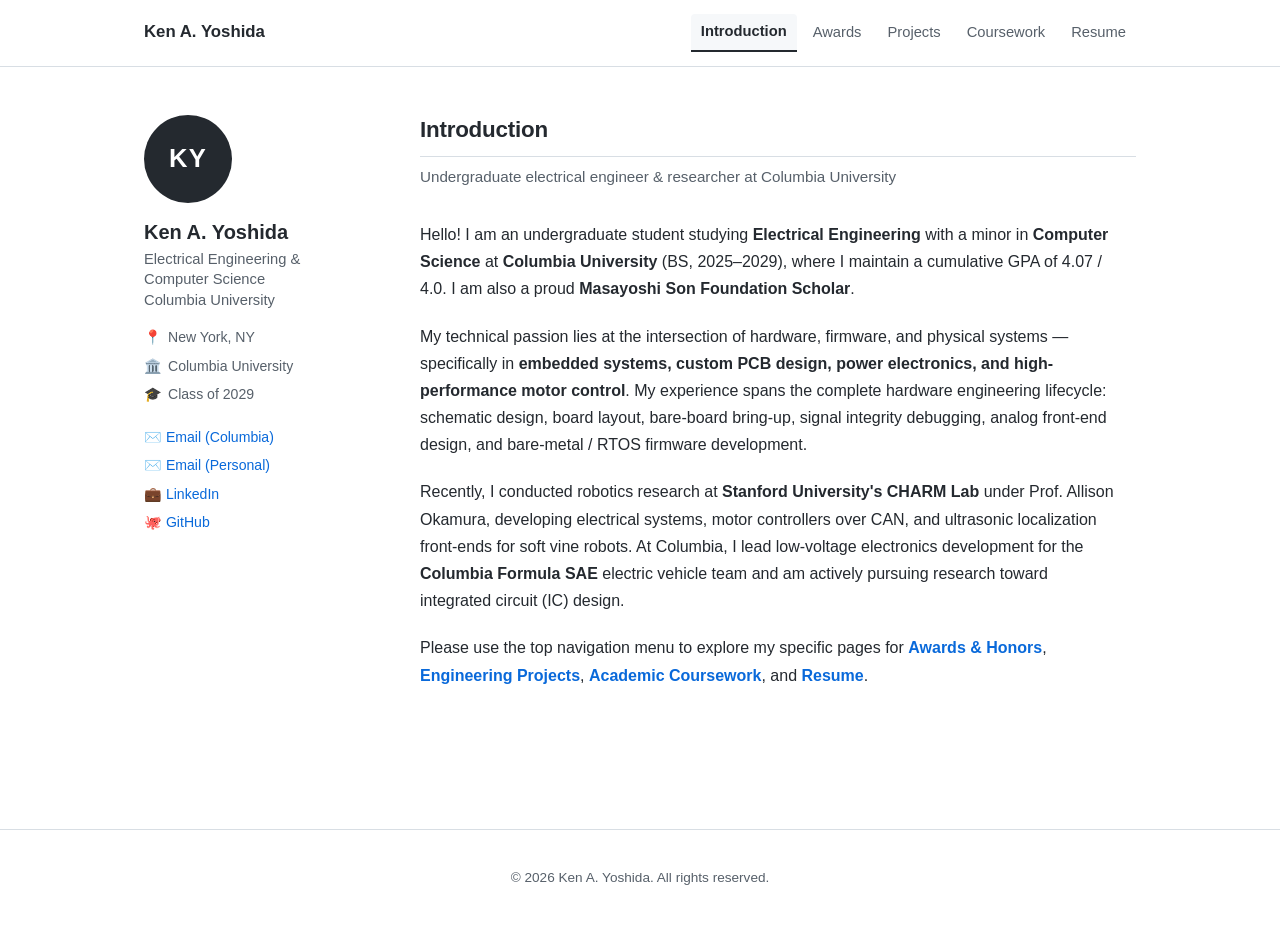
==== commit 44bccdfb: "Isolate pages strictly to individual sections: Introduction, Awards, Projects, Coursework, and Resum" ====
--- a/index.html
+++ b/index.html
@@ -5,7 +5,7 @@
   <meta name="viewport" content="width=device-width, initial-scale=1.0">
   <title>Ken A. Yoshida — Introduction</title>
   <meta name="description" content="Ken A. Yoshida — Electrical Engineering undergraduate at Columbia University. Embedded systems, PCB design, power electronics, and motor control.">
-  <link rel="stylesheet" href="style.css">
+  <link rel="stylesheet" href="style.css?v=2">
 </head>
 <body>
 
@@ -50,68 +50,26 @@
       <p class="page-desc">Undergraduate electrical engineer &amp; researcher at Columbia University</p>
     </div>
 
-    <section id="bio">
-      <h2>About Me</h2>
+    <section id="introduction">
       <p class="about-text">
-        I am an undergraduate Electrical Engineering student at <strong>Columbia University</strong> (BS, 2025–2029) minoring in Computer Science, with a cumulative GPA of 4.07/4.0. I am also a <strong>Masayoshi Son Foundation Scholar</strong>.
+        Hello! I am an undergraduate student studying <strong>Electrical Engineering</strong> with a minor in <strong>Computer Science</strong> at <strong>Columbia University</strong> (BS, 2025–2029), where I maintain a cumulative GPA of 4.07 / 4.0. I am also a proud <strong>Masayoshi Son Foundation Scholar</strong>.
       </p>
+      
       <p class="about-text">
-        My primary technical interests center on <strong>embedded systems, custom PCB design, power electronics, and motor control</strong>. My work spans the full stack of hardware engineering: from bare-board bring-up, signal integrity, and analog front-end design to low-level firmware for high-throughput video streaming, sensor fusion, and multi-axis motor control.
+        My technical passion lies at the intersection of hardware, firmware, and physical systems — specifically in <strong>embedded systems, custom PCB design, power electronics, and high-performance motor control</strong>. My experience spans the complete hardware engineering lifecycle: schematic design, board layout, bare-board bring-up, signal integrity debugging, analog front-end design, and bare-metal / RTOS firmware development.
       </p>
+
       <p class="about-text">
-        Most recently, I researched and engineered electrical systems for vine robotics platforms at <strong>Stanford University's CHARM Lab</strong> under Prof. Allison Okamura, and I currently lead low-voltage electronics development for the <strong>Columbia University Formula SAE</strong> racing team. I am also exploring a research path toward integrated circuit (IC) design at Columbia.
+        Recently, I conducted robotics research at <strong>Stanford University's CHARM Lab</strong> under Prof. Allison Okamura, developing electrical systems, motor controllers over CAN, and ultrasonic localization front-ends for soft vine robots. At Columbia, I lead low-voltage electronics development for the <strong>Columbia Formula SAE</strong> electric vehicle team and am actively pursuing research toward integrated circuit (IC) design.
       </p>
-    </section>
 
-    <section id="explore">
-      <h2>Explore My Work</h2>
-      <div class="overview-grid">
-        <a href="projects.html" class="overview-card">
-          <div>
-            <h3>🚀 Projects</h3>
-            <p>Custom PCB designs, ESP32-P4 H.264 video pipelines, Formula SAE electronics, CAN motor rigs, and IoT systems.</p>
-          </div>
-        </a>
-        <a href="awards.html" class="overview-card">
-          <div>
-            <h3>🏆 Awards &amp; Honors</h3>
-            <p>Masayoshi Son Foundation scholarship, CASEF 1st Place (DFT physics research), JSHS 2nd Place, and FIRST Robotics honors.</p>
-          </div>
-        </a>
-        <a href="coursework.html" class="overview-card">
-          <div>
-            <h3>📚 Coursework</h3>
-            <p>University coursework at Columbia University and advanced university-level courses at Stanford Online High School.</p>
-          </div>
-        </a>
-        <a href="resume.html" class="overview-card">
-          <div>
-            <h3>📄 Resume</h3>
-            <p>Comprehensive curriculum vitae covering professional research experience, leadership, technical skills, and education.</p>
-          </div>
-        </a>
-      </div>
-    </section>
-
-    <section id="skills-summary">
-      <h2>Core Competencies</h2>
-      <div class="skill-group">
-        <p class="skill-line"><strong>Design &amp; EDA Tools:</strong> Altium Designer, KiCad, LTspice, Onshape (CAD), Synopsys QuantumATK, Git / GitHub</p>
-        <p class="skill-line"><strong>Languages &amp; Protocols:</strong> C/C++, Python, Java, Assembly, I2C, SPI, UART, CAN / TWAI, Bluetooth Low Energy, Wi-Fi, ROS, Android / Kotlin</p>
-        <p class="skill-line"><strong>Hardware &amp; Lab:</strong> Bare-PCB Bring-Up, Oscilloscopes, Function Generators, Multimeters, Power Supplies, Microcontrollers (ESP32-S3/C6/P4, STM32, Arduino), Linux SBCs, SMD Soldering &amp; Crimping</p>
-        <p class="skill-line"><strong>Computational Physics:</strong> Density Functional Theory (DFT), electronic band structure &amp; spintronics simulation</p>
-      </div>
-    </section>
-
-    <section id="contact">
-      <h2>Contact</h2>
-      <ul class="contact-list">
-        <li><strong>Academic Email:</strong> <a href="mailto:kay2125@columbia.edu">kay2125@columbia.edu</a></li>
-        <li><strong>Personal Email:</strong> <a href="mailto:ken.a.yosh@gmail.com">ken.a.yosh@gmail.com</a></li>
-        <li><strong>LinkedIn:</strong> <a href="https://www.linkedin.com/in/ken-yoshida-a84a0724b/" target="_blank" rel="noopener">linkedin.com/in/ken-yoshida-a84a0724b</a></li>
-        <li><strong>GitHub:</strong> <a href="https://github.com/kenayoshi" target="_blank" rel="noopener">github.com/kenayoshi</a></li>
-        <li><strong>Location:</strong> 2960 Broadway, New York, NY 10027</li>
-      </ul>
+      <p class="about-text">
+        Please use the top navigation menu to explore my specific pages for 
+        <a href="awards.html"><strong>Awards &amp; Honors</strong></a>, 
+        <a href="projects.html"><strong>Engineering Projects</strong></a>, 
+        <a href="coursework.html"><strong>Academic Coursework</strong></a>, and 
+        <a href="resume.html"><strong>Resume</strong></a>.
+      </p>
     </section>
 
   </main>
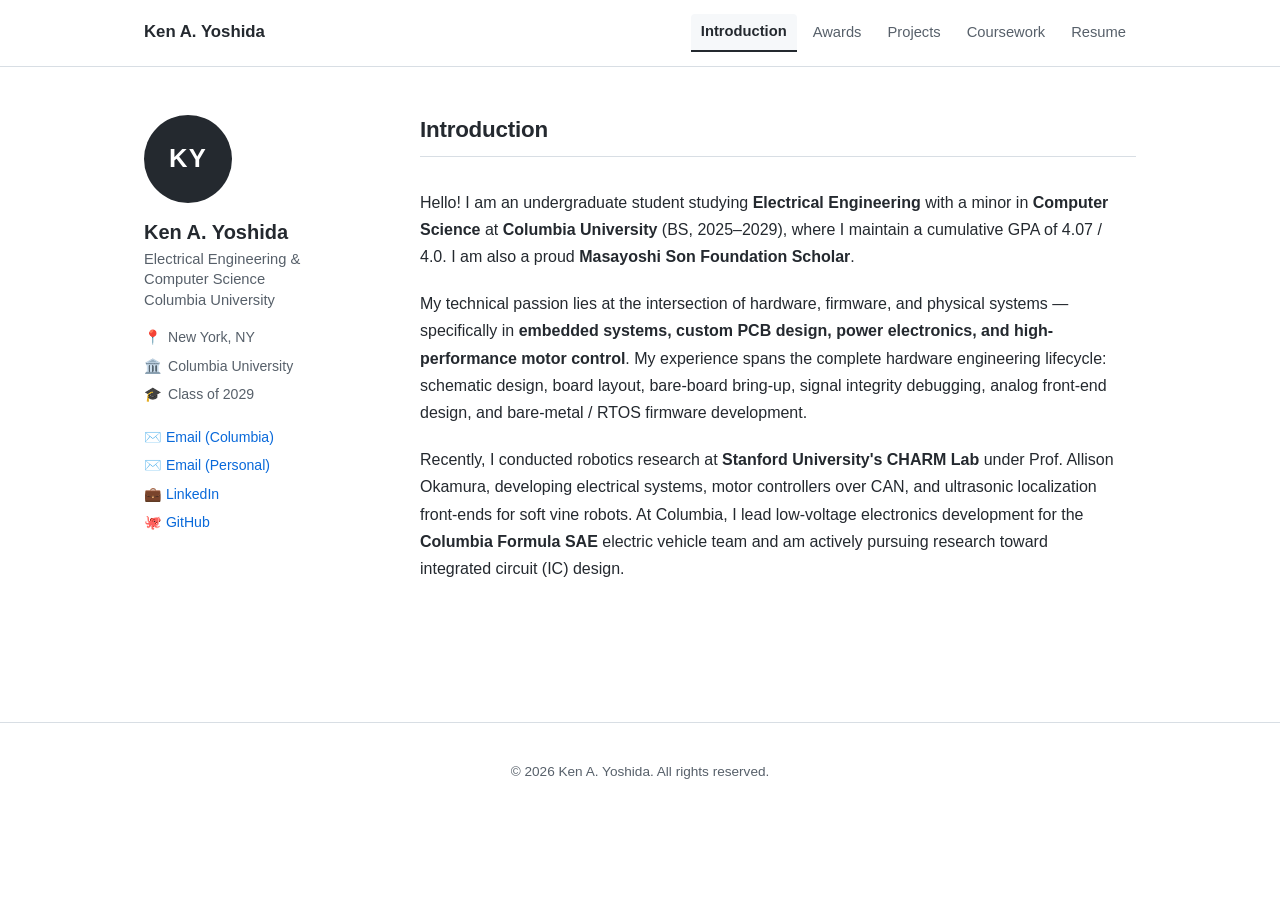
==== commit 473e6292: "Remove specified subtitles, buttons, and introductory navigation quotes across pages" ====
--- a/index.html
+++ b/index.html
@@ -47,7 +47,6 @@
 
     <div class="page-header">
       <h2>Introduction</h2>
-      <p class="page-desc">Undergraduate electrical engineer &amp; researcher at Columbia University</p>
     </div>
 
     <section id="introduction">
@@ -62,14 +61,6 @@
       <p class="about-text">
         Recently, I conducted robotics research at <strong>Stanford University's CHARM Lab</strong> under Prof. Allison Okamura, developing electrical systems, motor controllers over CAN, and ultrasonic localization front-ends for soft vine robots. At Columbia, I lead low-voltage electronics development for the <strong>Columbia Formula SAE</strong> electric vehicle team and am actively pursuing research toward integrated circuit (IC) design.
       </p>
-
-      <p class="about-text">
-        Please use the top navigation menu to explore my specific pages for 
-        <a href="awards.html"><strong>Awards &amp; Honors</strong></a>, 
-        <a href="projects.html"><strong>Engineering Projects</strong></a>, 
-        <a href="coursework.html"><strong>Academic Coursework</strong></a>, and 
-        <a href="resume.html"><strong>Resume</strong></a>.
-      </p>
     </section>
 
   </main>
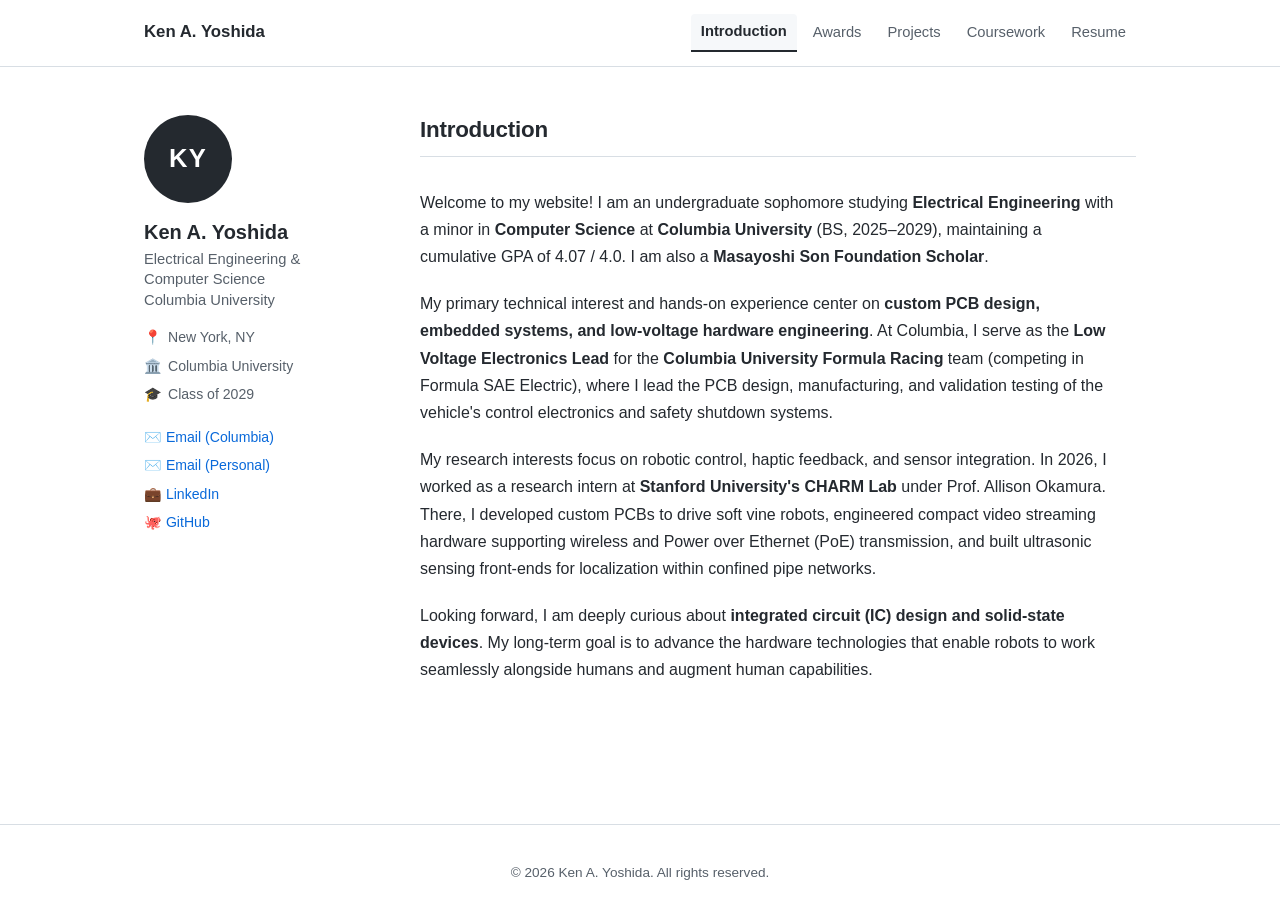
==== commit c3e1e179: "Update introduction bio, awards timeline, and resume with latest research, leadership, and honors" ====
--- a/index.html
+++ b/index.html
@@ -3,9 +3,12 @@
 <head>
   <meta charset="UTF-8">
   <meta name="viewport" content="width=device-width, initial-scale=1.0">
+  <meta http-equiv="Cache-Control" content="no-cache, no-store, must-revalidate">
+  <meta http-equiv="Pragma" content="no-cache">
+  <meta http-equiv="Expires" content="0">
   <title>Ken A. Yoshida — Introduction</title>
   <meta name="description" content="Ken A. Yoshida — Electrical Engineering undergraduate at Columbia University. Embedded systems, PCB design, power electronics, and motor control.">
-  <link rel="stylesheet" href="style.css?v=2">
+  <link rel="stylesheet" href="style.css?v=4">
 </head>
 <body>
 
@@ -51,15 +54,19 @@
 
     <section id="introduction">
       <p class="about-text">
-        Hello! I am an undergraduate student studying <strong>Electrical Engineering</strong> with a minor in <strong>Computer Science</strong> at <strong>Columbia University</strong> (BS, 2025–2029), where I maintain a cumulative GPA of 4.07 / 4.0. I am also a proud <strong>Masayoshi Son Foundation Scholar</strong>.
-      </p>
-      
-      <p class="about-text">
-        My technical passion lies at the intersection of hardware, firmware, and physical systems — specifically in <strong>embedded systems, custom PCB design, power electronics, and high-performance motor control</strong>. My experience spans the complete hardware engineering lifecycle: schematic design, board layout, bare-board bring-up, signal integrity debugging, analog front-end design, and bare-metal / RTOS firmware development.
+        Welcome to my website! I am an undergraduate sophomore studying <strong>Electrical Engineering</strong> with a minor in <strong>Computer Science</strong> at <strong>Columbia University</strong> (BS, 2025–2029), maintaining a cumulative GPA of 4.07 / 4.0. I am also a <strong>Masayoshi Son Foundation Scholar</strong>.
       </p>
 
       <p class="about-text">
-        Recently, I conducted robotics research at <strong>Stanford University's CHARM Lab</strong> under Prof. Allison Okamura, developing electrical systems, motor controllers over CAN, and ultrasonic localization front-ends for soft vine robots. At Columbia, I lead low-voltage electronics development for the <strong>Columbia Formula SAE</strong> electric vehicle team and am actively pursuing research toward integrated circuit (IC) design.
+        My primary technical interest and hands-on experience center on <strong>custom PCB design, embedded systems, and low-voltage hardware engineering</strong>. At Columbia, I serve as the <strong>Low Voltage Electronics Lead</strong> for the <strong>Columbia University Formula Racing</strong> team (competing in Formula SAE Electric), where I lead the PCB design, manufacturing, and validation testing of the vehicle's control electronics and safety shutdown systems.
+      </p>
+
+      <p class="about-text">
+        My research interests focus on robotic control, haptic feedback, and sensor integration. In 2026, I worked as a research intern at <strong>Stanford University's CHARM Lab</strong> under Prof. Allison Okamura. There, I developed custom PCBs to drive soft vine robots, engineered compact video streaming hardware supporting wireless and Power over Ethernet (PoE) transmission, and built ultrasonic sensing front-ends for localization within confined pipe networks.
+      </p>
+
+      <p class="about-text">
+        Looking forward, I am deeply curious about <strong>integrated circuit (IC) design and solid-state devices</strong>. My long-term goal is to advance the hardware technologies that enable robots to work seamlessly alongside humans and augment human capabilities.
       </p>
     </section>
 
